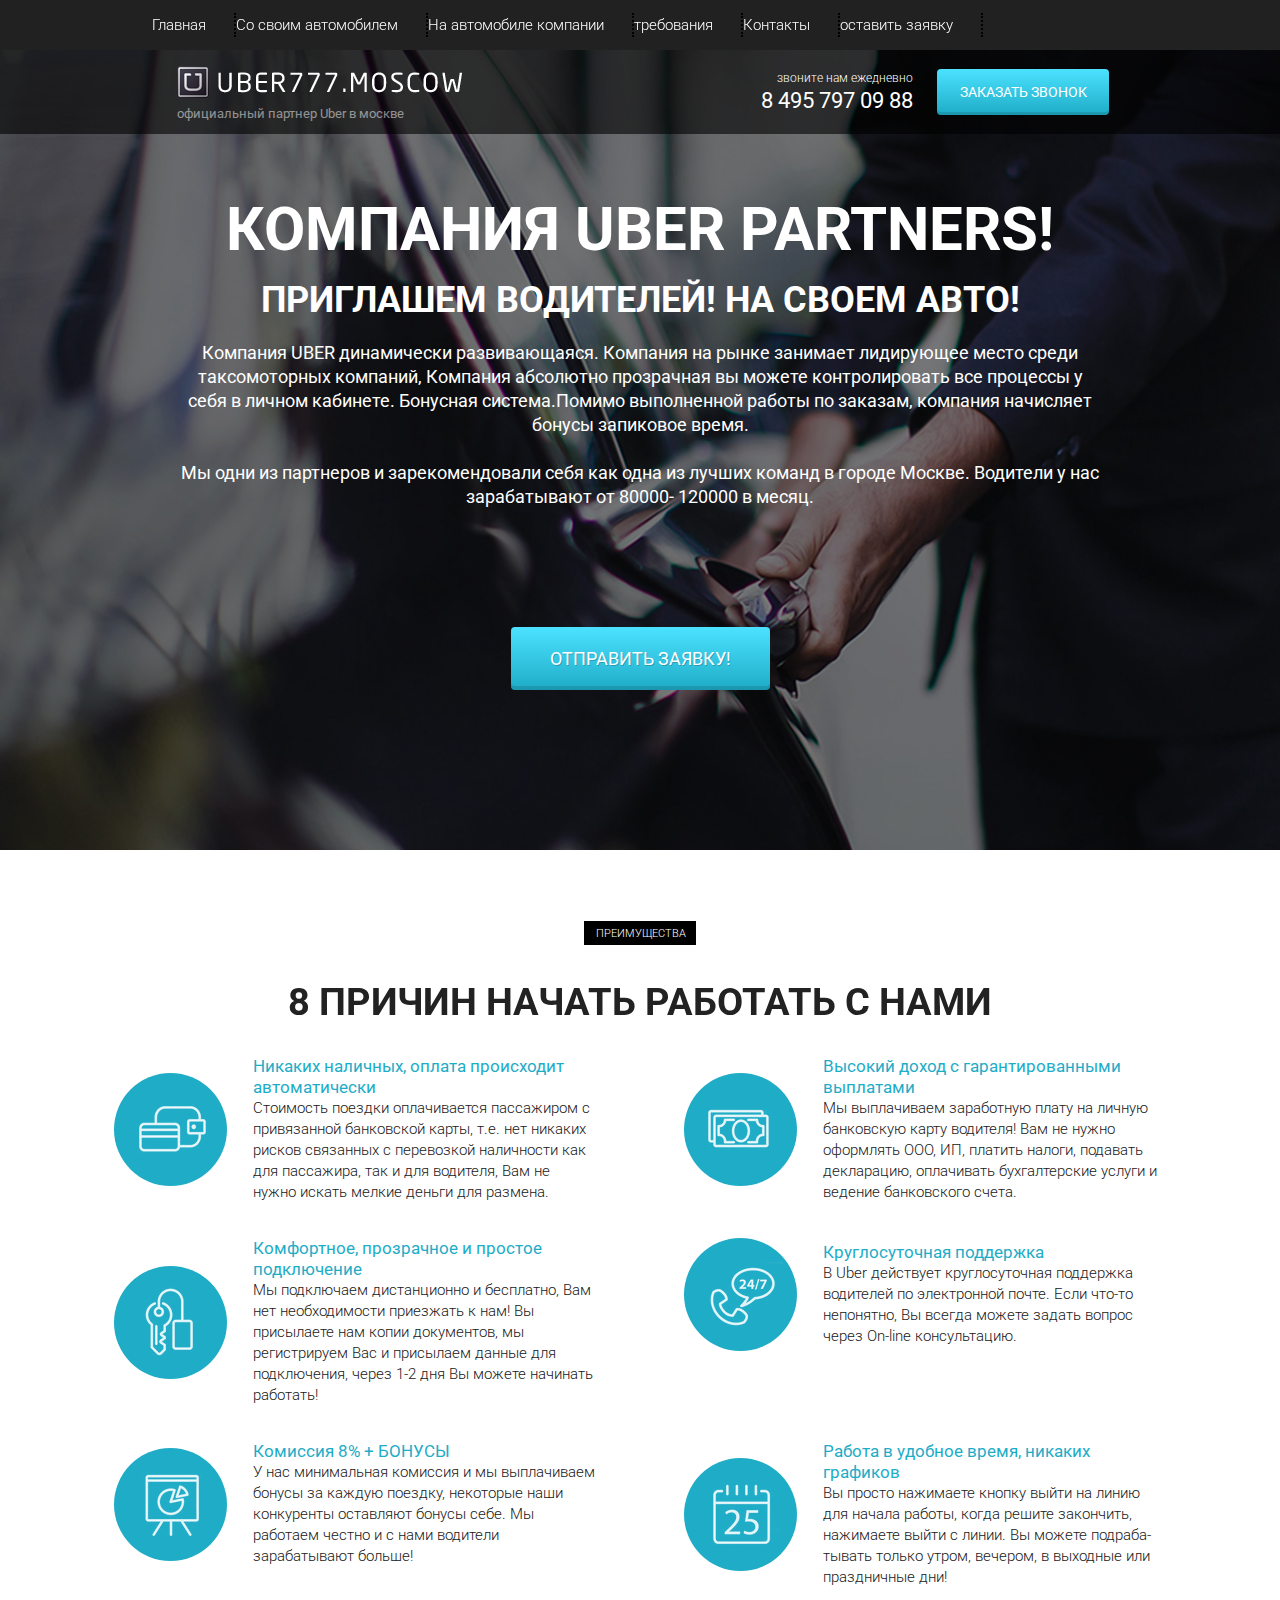
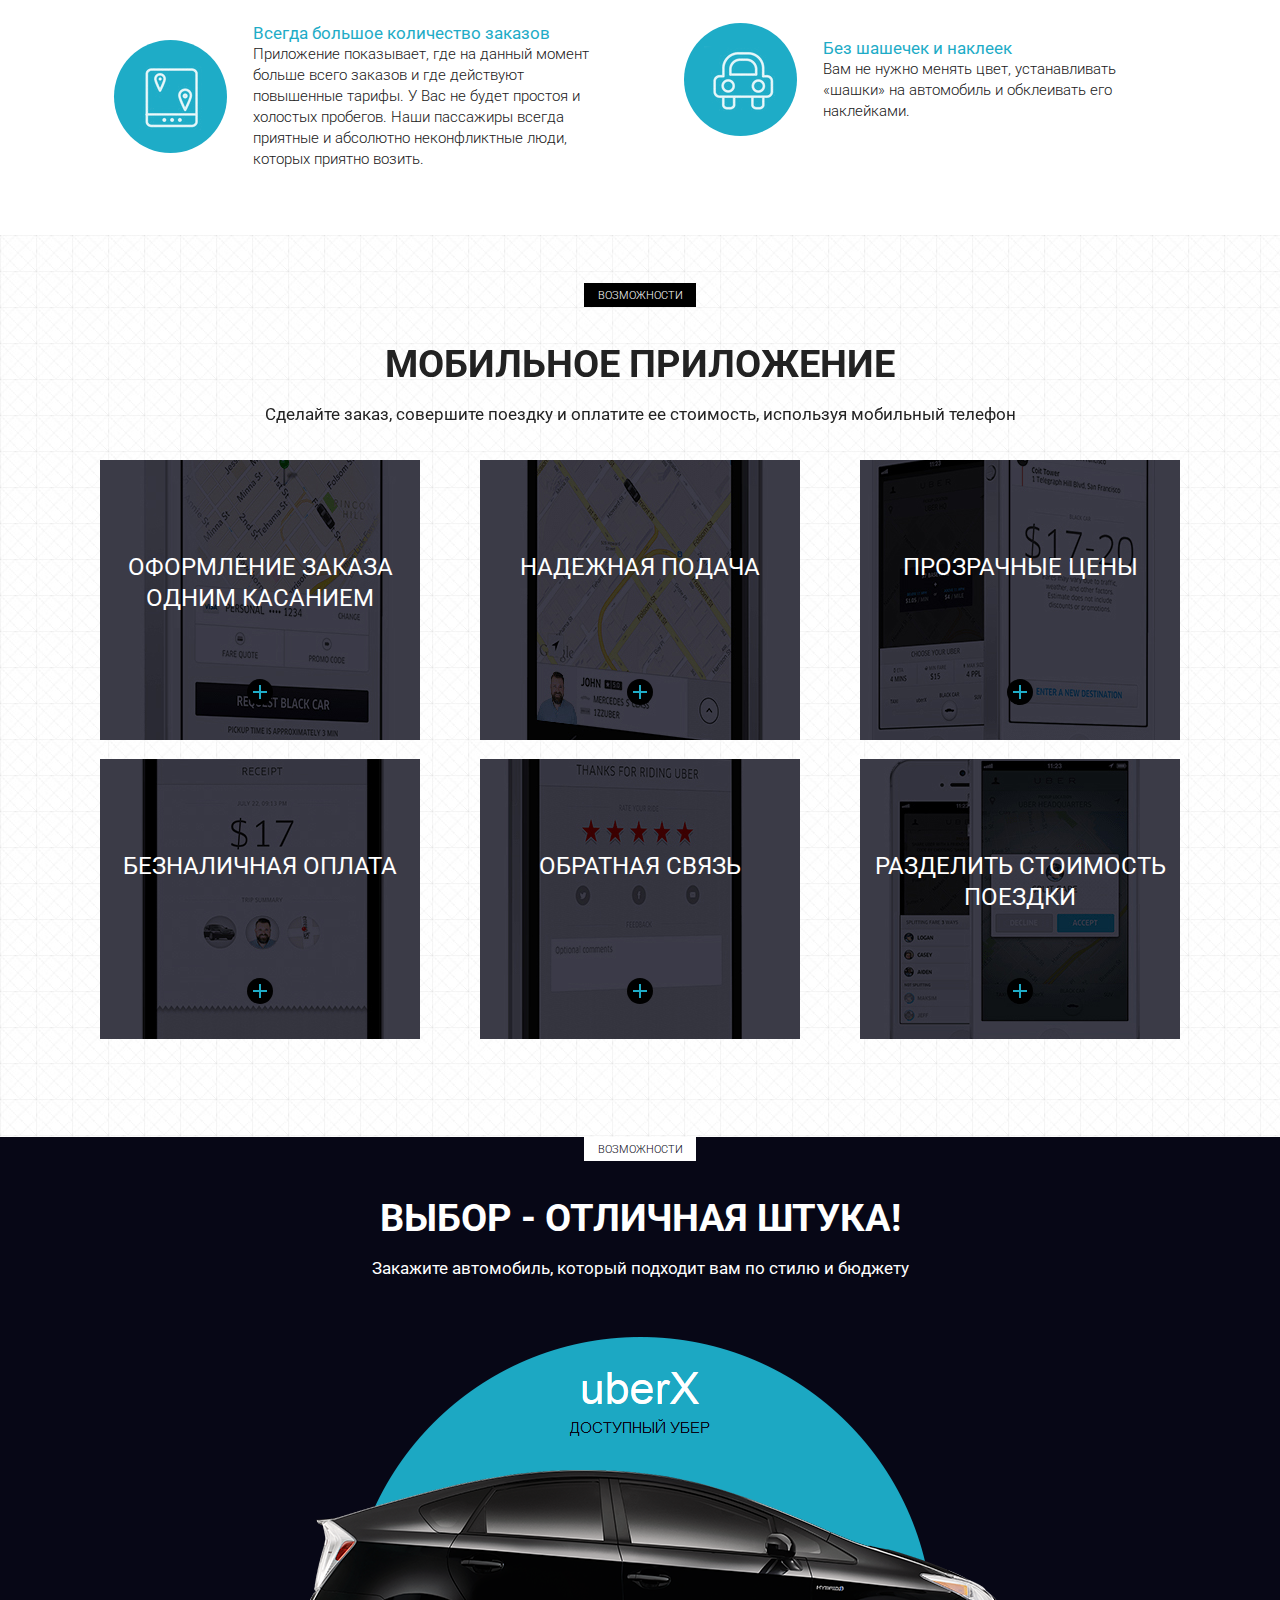
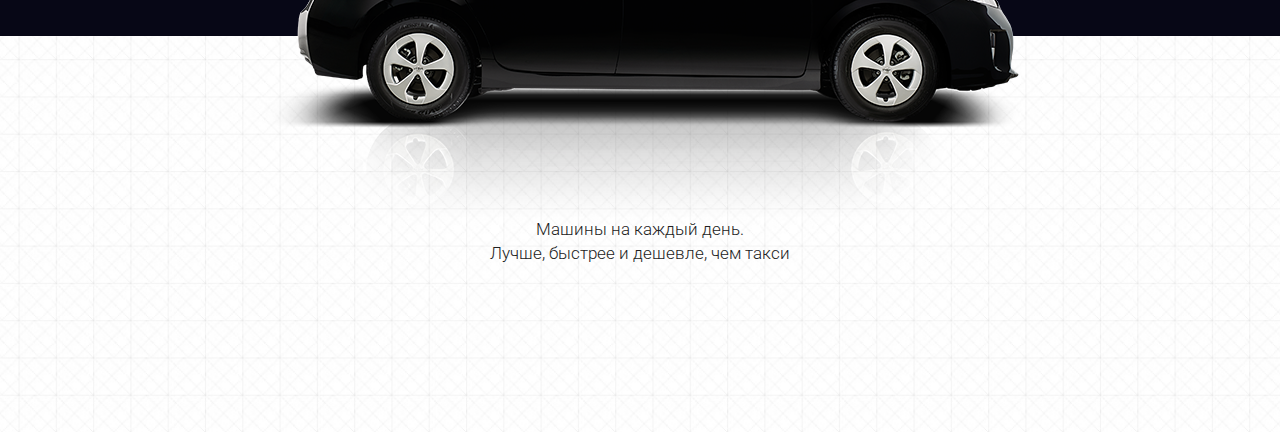
==== src/index.html @ 6d0a2a3b "add new" ====
<!DOCTYPE html>
<html lang="en">
<head>
	<meta charset="UTF-8">
	<meta http-equiv="X-UA-Compatible" content="IE=edge">
	<meta name="viewport" content="width=device-width, initial-scale=1.0">
	<title>Uber</title>
	<link rel="preconnect" href="https://fonts.googleapis.com"> 
	<link rel="preconnect" href="https://fonts.gstatic.com" crossorigin> 
	<link href="https://fonts.googleapis.com/css?family=Roboto:300,400,700&amp;subset=cyrillic-ext" rel="stylesheet">
	<link rel="stylesheet" href="css/bootstrap-reboot.min.css">
	<link rel="stylesheet" href="css/bootstrap-grid.min.css">
	<link rel="stylesheet" href="css/style.min.css">
</head>
<body>
	<header>
			<nav>
				<div class="container">
					<ul class="menu">
						<li class="menu_item"><a href="#" class="menu_link">Главная</a></li>
						<li class="menu_item"><a href="#" class="menu_link">Со своим автомобилем</a></li>
						<li class="menu_item"><a href="#" class="menu_link">На автомобиле компании</a></li>
						<li class="menu_item"><a href="#" class="menu_link">требования</a></li>
						<li class="menu_item"><a href="#" class="menu_link">Контакты</a></li>
						<li class="menu_item"><a href="#" class="menu_link">оставить заявку</a></li>
					</ul>
				</div>
			</nav>
			<div class="subheader">
				<div class="container">
					<div class="row">
						<div class="col-md-4 offset-md-1">
							<a href="#" class="subheader_logo">
								<img src="/src/icons/Uber.png" alt="logo">
							</a>
							<div class="subheader_official">
								официальный партнер Uber в москве
							</div>
						</div>
						<div class="col-md-2 offset-md-2">
							<div class="subheader_call">
								звоните нам ежедневно
							</div>
							<a href="tel:+74957970988" class="subheader_phone">8 495 797 09 88</a>
						</div>
						<div class="col-md-2">
								<button class="subheader_btn">
									заказать звонок
								</button>
						</div>
					</div>
				</div>
			</div>
	</header>
	<section class="promo">
		<div class="container">
			<div class="row">
				<div class="col-md-10 offset-md-1">
					<h1 class="promo_header">
						КОМПАНИЯ UBER PARTNERS!
					</h1>
					<h2 class="promo_subheader">
						ПРИГЛАШЕМ ВОДИТЕЛЕЙ! НА СВОЕМ АВТО!
					</h2>
					<div class="promo_descr">
					Компания UBER  динамически развивающаяся. Компания на рынке занимает лидирующее место среди таксомоторных компаний, Компания абсолютно прозрачная вы можете контролировать все процессы у себя в личном кабинете. Бонуcная система.Помимо выполненной работы по заказам, компания начисляет бонусы запиковое время.
						<br><br>
						Мы одни из партнеров и зарекомендовали себя как одна из лучших команд в городе Москве.  Водители у нас зарабатывают от 80000- 120000 в месяц.
					</div>
					<button class="promo_btn">ОТПРАВИТЬ ЗАЯВКУ!</button>
				</div>
			</div>
		</div>
	</section>
	<section class="work">
		<div class="container">
			<div class="row">
				<div class="label">
					<div class="work_divider_descr">
						преимущества
					</div>
				</div>
				<h2 class="title">
					8 причин начать работать с нами 
				</h2>
				<div class="col-md-6">
						<div class="work_item">
							<div class="work_round">
								<img src="icons/rectangle/Rectangle-1.png" alt="1" class="work_icon">
							</div>
							<div class="work_descr">
								<div class="work_subtitile">Никаких наличных, оплата происходит автоматически</div>
								<div class="work_text">Стоимость поездки оплачивается пассажиром с привязанной банковской карты, т.е. нет никаких рисков связанных с перевозкой наличности как для пассажира, так и для водителя, Вам не нужно искать мелкие деньги для размена.</div>
							</div>
						</div>
				</div>
				<div class="col-md-6">
					<div class="work_item">
						<div class="work_round">
							<img src="icons/rectangle/Rectangle-2.png" alt="2" class="work_icon">
						</div>
						<div class="work_descr">
							<div class="work_subtitile">Высокий доход с гарантированными выплатами</div>
							<div class="work_text">Мы выплачиваем заработную плату на личную банковскую карту водителя! Вам не нужно оформлять ООО, ИП, платить налоги, подавать декларацию, оплачивать бухгалтерские услуги и ведение банковского счета.</div>
						</div>
					</div>
				</div>
				<div class="col-md-6">
					<div class="work_item">
						<div class="work_round">
							<img src="icons/rectangle/Rectangle-3.png" alt="3" class="work_icon">
						</div>
						<div class="work_descr">
							<div class="work_subtitile">Комфортное, прозрачное и простое подключение</div>
							<div class="work_text">Мы подключаем дистанционно и бесплатно, Вам нет необходимости приезжать к нам! Вы присылаете нам копии документов, мы регистрируем Вас и присылаем данные для подключения, через 1-2 дня Вы можете начинать работать!</div>
						</div>
					</div>
				</div>
				<div class="col-md-6">
					<div class="work_item">
						<div class="work_round"><img src="icons/rectangle/Rectangle-4.png" alt="4" class="work_icon"></div>
						<div class="work_descr">
							<div class="work_subtitile">Круглосуточная поддержка</div>
							<div class="work_text">В Uber действует круглосуточная поддержка водителей по электронной почте. Если что-то непонятно, Вы всегда можете задать вопрос через On-line консультацию.</div>
						</div>
					</div>
				</div>
				<div class="col-md-6">
					<div class="work_item">
						<div class="work_round"><img src="icons/rectangle/Rectangle-5.png" alt="5" class="work_icon"></div>
						
						<div class="work_descr">
							<div class="work_subtitile">Комиссия 8% + БОНУСЫ</div>
							<div class="work_text">У нас минимальная комиссия и мы выплачиваем бонусы за каждую поездку, некоторые наши конкуренты оставляют бонусы себе. Мы работаем честно и с нами водители зарабатывают больше!</div>
						</div>
					</div>
				</div>
				<div class="col-md-6">
					<div class="work_item">
						<div class="work_round">
							<img src="icons/rectangle/Rectangle-6.png" alt="6" class="work_icon">
						</div>
						<div class="work_descr">
							<div class="work_subtitile">Работа в удобное время, никаких графиков</div>
							<div class="work_text">Вы просто нажимаете кнопку выйти на линию для начала работы, когда решите закончить, нажимаете выйти с линии. Вы можете подраба-
								тывать только утром, вечером, в выходные или праздничные дни! </div>
						</div>
					</div>
				</div>
				<div class="col-md-6">
					<div class="work_item">
						<div class="work_round">
							<img src="icons/rectangle/Rectangle-7.png" alt="7" class="work_icon">
						</div>     
						<div class="work_descr">
							<div class="work_subtitile">Всегда большое количество заказов</div>
							<div class="work_text">Приложение показывает, где на данный момент больше всего заказов и где действуют повышенные тарифы. У Вас не будет простоя и холостых пробегов. Наши пассажиры всегда приятные и абсолютно неконфликтные люди, которых приятно возить.</div>
						</div>
					</div>
				</div>
				<div class="col-md-6">
					<div class="work_item">
						<div class="work_round">
							<img src="icons/rectangle/Rectangle-8.png" alt="8" class="work_icon">
						</div>
						<div class="work_descr">
							<div class="work_subtitile">Без шашечек и наклеек</div>
							<div class="work_text">Вам не нужно менять цвет, устанавливать «шашки» на автомобиль и обклеивать его наклейками.</div>
						</div>
					</div>
				</div>
			</div>
		</div>
	</section>
	<section class="mobile">
		<div class="container">
			<div class="label">возможности</div>
			<div class="title">мобильное приложение</div>
			<div class="subtitle">Сделайте заказ, совершите поездку и оплатите ее стоимость, используя  мобильный телефон</div>
			<div class="row">
				<div class="col-md-4">
					<div class="mobile_item mobile_item_1">
						<div class="mobile_item_subtitle">оформление заказа одним касанием</div>
						<div class="mobile_item_plus"></div>
					</div>
				</div>
				<div class="col-md-4">
					<div class="mobile_item mobile_item_2">
						<div class="mobile_item_subtitle">надежная подача</div>
						<div class="mobile_item_plus"></div>
					</div>
				</div>
				<div class="col-md-4">
					<div class="mobile_item mobile_item_3">
						<div class="mobile_item_subtitle">прозрачные цены</div>
						<div class="mobile_item_plus"></div>
					</div>
				</div>
				<div class="col-md-4">
					<div class="mobile_item mobile_item_4">
						<div class="mobile_item_subtitle">безналичная оплата</div>
						<div class="mobile_item_plus"></div>
					</div>
				</div>
				<div class="col-md-4">
					<div class="mobile_item mobile_item_5">
						<div class="mobile_item_subtitle">обратная связь</div>
						<div class="mobile_item_plus"></div>
					</div>
				</div>
				<div class="col-md-4">
					<div class="mobile_item mobile_item_6">
						<div class="mobile_item_subtitle">разделить стоимость поездки</div>
						<div class="mobile_item_plus"></div>
					</div>
				</div>
				
			</div>
		</div>
	</section>
	<section class="car">
		<div class="container">
			<div class="black"></div>
			<div class="label label_white">Возможности</div>
			<div class="title title_white">Выбор - отличная штука!</div>
			<div class="subtitle subtitle_white">Закажите автомобиль, который подходит вам по стилю и бюджету</div>
			<img class="car_img" src="img/car.png" alt="car">
			<div class="car_text">  Машины на каждый день.<br>
                Лучше, быстрее и дешевле, чем такси</div>
		</div>
	</section>
</body>
</html>
---- src/css/style.min.css ----
*{font-family:'Roboto', sans-serif}header{position:relative}nav{height:50px;background-color:#212121}.menu{display:-webkit-box;display:-ms-flexbox;display:flex;-webkit-box-pack:justify;-ms-flex-pack:justify;justify-content:space-between;padding:13px 70px;margin:0;list-style-type:none;position:fixed;z-index:2}.menu .menu_link{color:#ffffff;font-size:15px;font-weight:300;text-decoration:none}.menu .menu_item{border-right:2px dotted black;padding-right:28px}.subheader{position:absolute;width:100%;height:84px;background-color:rgba(0,0,0,0.6)}.subheader .subheader_logo{display:block;max-width:100%;margin-top:16px}.subheader .subheader_official{color:#ffffff;opacity:0.5;font-size:13px;font-weight:400;margin-top:6px}.subheader .subheader_call{color:#ffffff;font-size:12px;font-weight:300;margin-top:19px;text-align:right}.subheader .subheader_phone{display:block;margin-top:8px;color:#ffffff;font-size:22px;font-weight:400;text-transform:uppercase;text-align:right;line-height:12px;text-decoration:none}.subheader .subheader_btn{margin-top:19px;width:172px;height:46px;-webkit-box-shadow:inset 0 -3px 0 rgba(0,0,0,0.12);box-shadow:inset 0 -3px 0 rgba(0,0,0,0.12);border:none;border-radius:4px;background-image:-webkit-gradient(linear, left bottom, left top, from(#1eacc7), to(#4ce2ff));background-image:linear-gradient(to top, #1eacc7 0%, #4ce2ff 100%);color:#ffffff;font-size:14px;font-weight:400;text-transform:uppercase}.subheader .subheader_btn:hover{background-image:none;background-color:#1eacc7}.title{position:relative;margin-bottom:0;margin-top:38px;color:#222222;font-size:38px;line-height:38px;font-weight:700;text-transform:uppercase;text-align:center;z-index:2}.title_white{color:#ffffff}.subtitle{position:relative;margin-top:19px;color:#222222;font-size:17px;font-weight:400;text-align:center;z-index:2}.subtitle_white{color:#ffffff}.label{position:relative;margin:0 auto;height:24px;width:112px;padding:5px 12px;background-color:#000000;color:#ffffff;font-size:11px;font-weight:300;text-transform:uppercase;text-align:center;z-index:2}.label_white{background-color:#ffffff;color:#070716}.promo{min-height:800px;background:url(../img/uber_bg.jpg) center center/cover no-repeat;padding:150px 0 135px 0}.promo .promo_header{color:#ffffff;font-weight:700;text-transform:uppercase;font-size:60px;line-height:60px;margin:0;text-align:center}.promo .promo_subheader{color:#ffffff;font-weight:700;text-transform:uppercase;font-size:36px;line-height:36px;margin:0;margin-top:22px;text-align:center}.promo .promo_descr{color:#ffffff;font-size:18px;font-weight:400;line-height:24px;text-align:center;margin-top:23px}.promo .promo_btn{display:block;margin:118px auto 0 auto;width:259px;height:63px;border:none;border-radius:4px;-webkit-box-shadow:inset 0 -4px 0 rgba(0,0,0,0.12);box-shadow:inset 0 -4px 0 rgba(0,0,0,0.12);background-image:-webkit-gradient(linear, left bottom, left top, from(#1eacc7), to(#4ce2ff));background-image:linear-gradient(to top, #1eacc7 0%, #4ce2ff 100%);text-shadow:1px 1px 0 rgba(0,0,0,0.21);color:#ffffff;font-size:18px;font-weight:400;text-transform:uppercase}.promo .promo_btn:hover{background-image:none;background-color:#1eacc7}.work{padding:71px 0 65px 0}.work .work_divider{display:block;width:115px;height:27px;background:#000000;margin:0 auto;margin-top:20px}.work .work_divider .work_divider_descr{font-style:normal;font-weight:normal;font-size:11px;margin-top:5px;margin-left:2px;text-transform:uppercase;color:#FFFFFF;mix-blend-mode:normal}.work .work_header{font-style:normal;font-weight:bold;font-size:38px;line-height:48px;margin-top:60px;-webkit-box-align:center;-ms-flex-align:center;align-items:center;text-align:center;text-transform:uppercase;color:#222222}.work .work_item{display:-webkit-box;display:-ms-flexbox;display:flex;-webkit-box-pack:center;-ms-flex-pack:center;justify-content:center;-webkit-box-align:center;-ms-flex-align:center;align-items:center;margin-top:35px}.work .work_item .work_round{display:-webkit-box;display:-ms-flexbox;display:flex;-webkit-box-pack:center;-ms-flex-pack:center;justify-content:center;-webkit-box-align:center;-ms-flex-align:center;align-items:center;margin-right:26px;width:113px;height:113px;background-color:#1eacc7;border-radius:100%}.work .work_item .work_descr{width:343px}.work .work_item .work_descr .work_subtitile{line-height:21px;color:#1eacc7;font-size:17px;font-weight:400}.work .work_item .work_descr .work_text{color:#202020;font-size:15px;font-weight:300;line-height:21px}.mobile{min-height:864px;padding:48px 0 79px 0;background:url("../img/mobile_bg.jpg")}.mobile .row{margin-top:32px}.mobile_item{position:relative;width:320px;height:280px;margin:0 auto;margin-bottom:19px;padding-top:92px}.mobile_item_1{background:url("../img/mobileApp/1.jpg") center center/cover no-repeat}.mobile_item_2{background:url("../img/mobileApp/2.jpg") center center/cover no-repeat}.mobile_item_3{background:url("../img/mobileApp/3.jpg") center center/cover no-repeat}.mobile_item_4{background:url("../img/mobileApp/4.jpg") center center/cover no-repeat}.mobile_item_5{background:url("../img/mobileApp/5.jpg") center center/cover no-repeat}.mobile_item_6{background:url("../img/mobileApp/6.jpg") center center/cover no-repeat}.mobile_item_subtitle{color:#ffffff;font-size:24px;font-weight:400;line-height:31px;text-transform:uppercase;text-align:center}.mobile_item_plus{display:-webkit-box;display:-ms-flexbox;display:flex;-webkit-box-pack:center;-ms-flex-pack:center;justify-content:center;-webkit-box-align:center;-ms-flex-align:center;align-items:center;position:absolute;bottom:35px;left:50%;-webkit-transform:translateX(-50%);transform:translateX(-50%);width:26px;height:26px;background-color:#000000;margin:0 auto;border-radius:100%;cursor:pointer}.mobile_item_plus:before{content:'';display:block;width:14px;height:2px;background-color:#1eacc7}.mobile_item_plus:after{content:'';display:block;position:absolute;left:50%;-webkit-transform:translateX(-50%);transform:translateX(-50%);width:2px;height:14px;background-color:#1eacc7}.car{position:relative;min-height:895px;padding:0 0 138px 0;background:url("../img/mobile_bg.jpg") center center/cover no-repeat}.car_img{position:relative;display:block;margin:56px auto 0 auto;z-index:2}.car_text{font-weight:300;font-size:17px;line-height:24px;text-align:center;color:#222222}.car .black{position:absolute;position-top:0;left:0;height:499px;width:100%;background-color:#070716;z-index:1}
/*# sourceMappingURL=style.min.css.map */
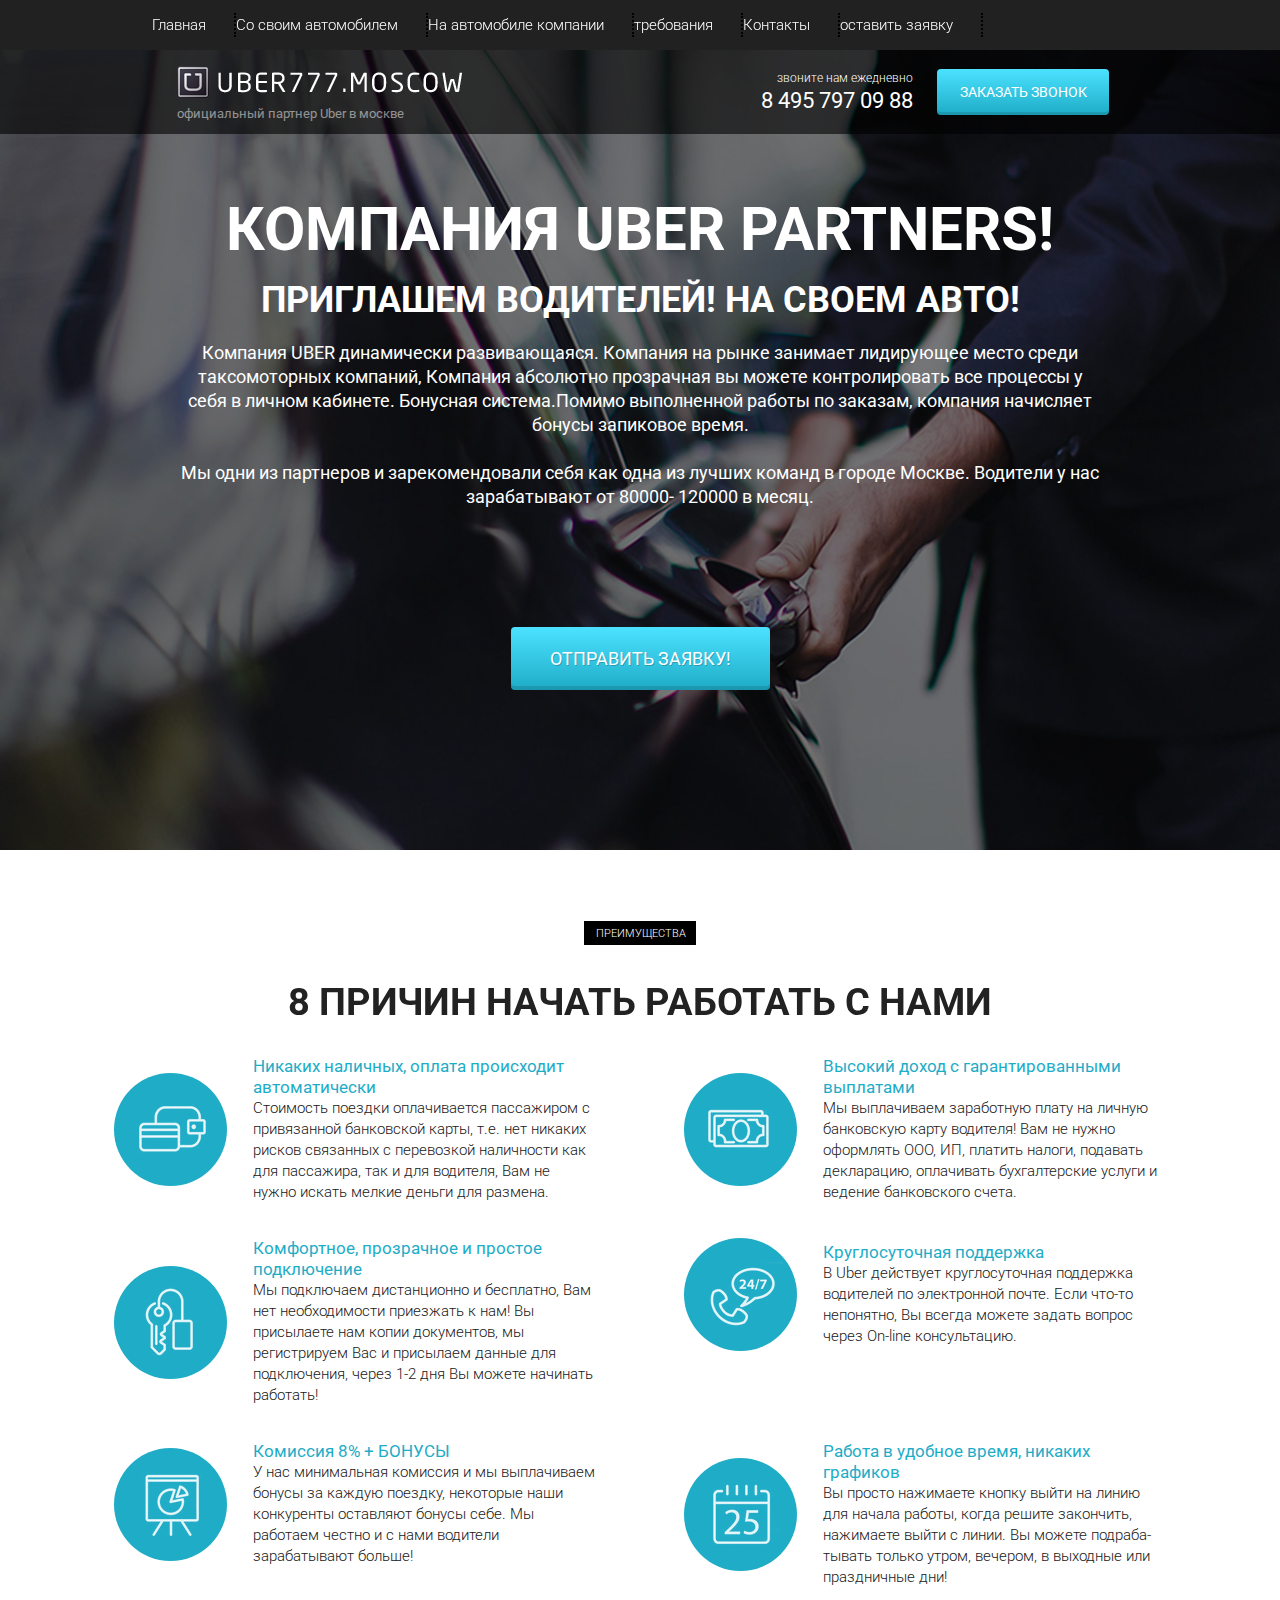
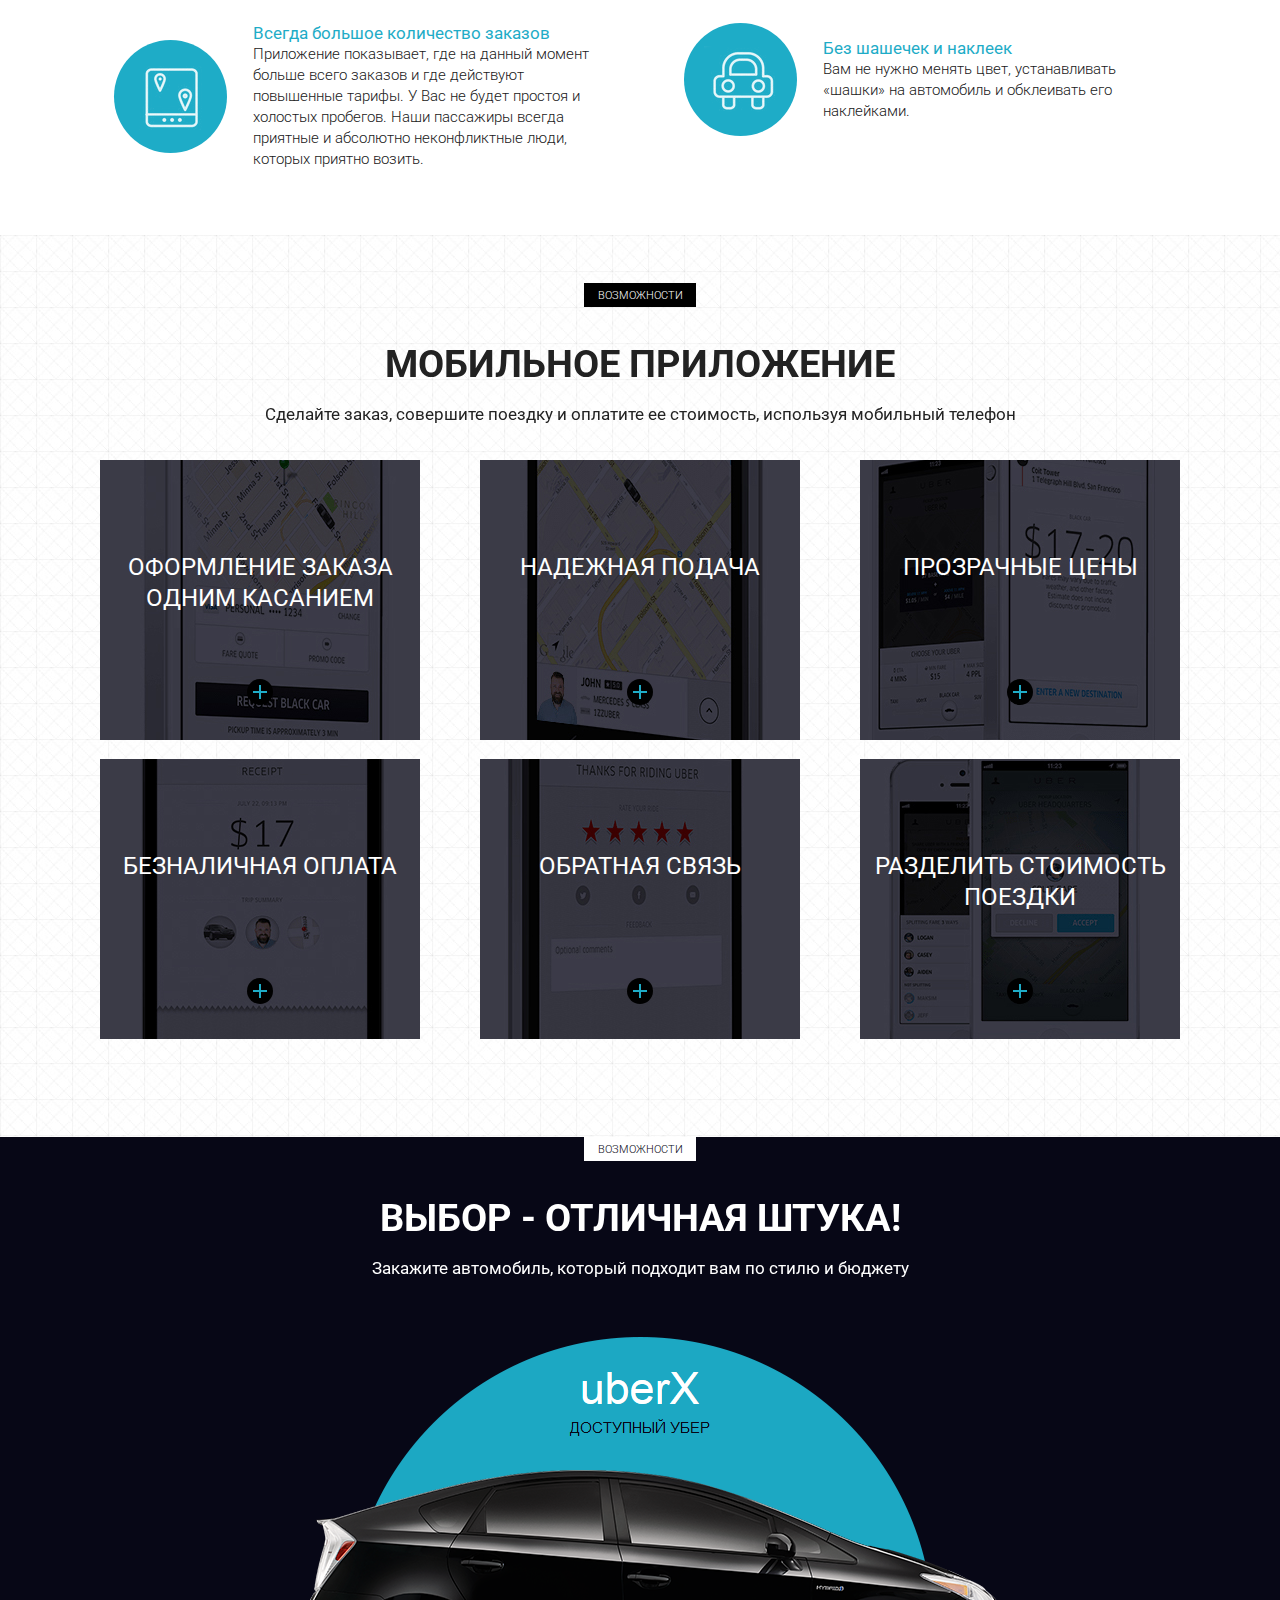
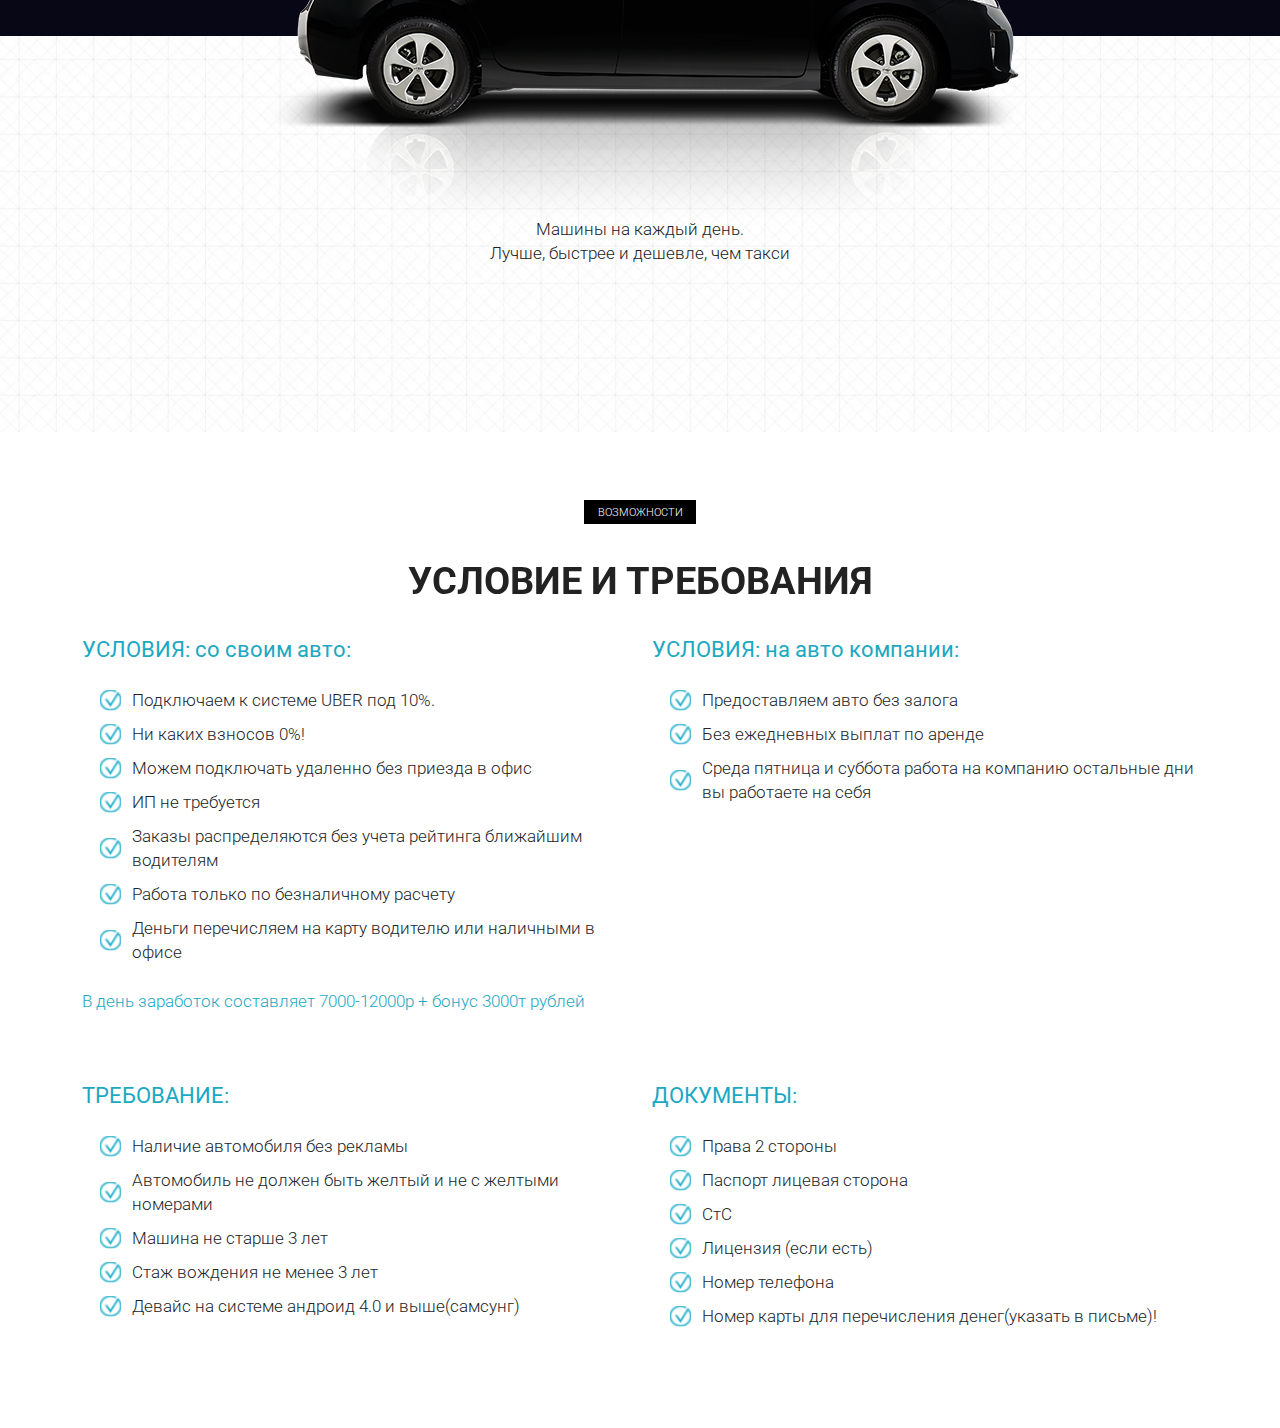
==== commit 158c7fb0: "added new section" ====
--- a/src/index.html
+++ b/src/index.html
@@ -229,5 +229,70 @@
                 Лучше, быстрее и дешевле, чем такси</div>
 		</div>
 	</section>
+	<section class="reqiure">
+		<div class="container">
+			<div class="label">возможности</div>
+			<div class="title">условие и требования</div>
+			<div class="row">
+				<div class="col-md-6">
+					<div class="reqiure_block">
+						<div class="reqiure_title">
+							УСЛОВИЯ: со своим авто:
+						</div>
+						<ul class="reqiure_list">
+							<li>Подключаем к системе UBER  под 10%.</li>
+							<li>Ни каких взносов  0%!</li>
+							<li>Можем подключать удаленно без приезда в офис</li>
+							<li>ИП не требуется</li>
+							<li>Заказы распределяются без учета рейтинга ближайшим водителям</li>
+							<li>Работа только по безналичному расчету</li>
+							<li>Деньги перечисляем на карту водителю или наличными в офисе</li>
+						</ul>
+						<div class="reqiure_descr">
+							В день заработок составляет 7000-12000р + бонус 3000т рублей
+						</div>
+					</div>
+				</div>
+				<div class="col-md-6">
+					<div class="reqiure_block">
+						<div class="reqiure_title">
+							УСЛОВИЯ: на авто компании:
+						</div>
+						<ul class="reqiure_list">
+							<li>Предоставляем авто без залога</li>
+							<li>Без ежедневных выплат по аренде</li>
+							<li>Среда пятница и суббота работа на компанию остальные дни вы работаете на себя</li>
+						</ul>
+					</div>
+				</div>
+				<div class="col-md-6"><div class="reqiure_block reqiure_block_nmb">
+					<div class="reqiure_title">
+						ТРЕБОВАНИЕ:
+					</div>
+					<ul class="reqiure_list">
+						<li>Наличие автомобиля без рекламы</li>
+						<li>Автомобиль не должен быть желтый и не с желтыми номерами</li>
+						<li>Машина не старше 3 лет</li>
+						<li>Стаж вождения не менее 3 лет</li>
+						<li>Девайс на системе андроид 4.0 и выше(самсунг)</li>
+					</ul>
+				</div></div>
+				<div class="col-md-6"><div class="reqiure_block reqiure_block_nmb">
+					<div class="reqiure_title">
+						ДОКУМЕНТЫ:
+					</div>
+					<ul class="reqiure_list">
+						<li>Права 2 стороны</li>
+						<li>Паспорт лицевая сторона</li>
+						<li>СтС</li>
+						<li>Лицензия (если есть)</li>
+						<li>Номер телефона</li>
+						<li>Номер карты для перечисления денег(указать в письме)!</li>
+					</ul>	
+				</div>
+			</div>
+			</div>
+		</div>
+	</section>
 </body>
 </html>--- a/src/css/style.min.css
+++ b/src/css/style.min.css
@@ -1,2 +1,2 @@
-*{font-family:'Roboto', sans-serif}header{position:relative}nav{height:50px;background-color:#212121}.menu{display:-webkit-box;display:-ms-flexbox;display:flex;-webkit-box-pack:justify;-ms-flex-pack:justify;justify-content:space-between;padding:13px 70px;margin:0;list-style-type:none;position:fixed;z-index:2}.menu .menu_link{color:#ffffff;font-size:15px;font-weight:300;text-decoration:none}.menu .menu_item{border-right:2px dotted black;padding-right:28px}.subheader{position:absolute;width:100%;height:84px;background-color:rgba(0,0,0,0.6)}.subheader .subheader_logo{display:block;max-width:100%;margin-top:16px}.subheader .subheader_official{color:#ffffff;opacity:0.5;font-size:13px;font-weight:400;margin-top:6px}.subheader .subheader_call{color:#ffffff;font-size:12px;font-weight:300;margin-top:19px;text-align:right}.subheader .subheader_phone{display:block;margin-top:8px;color:#ffffff;font-size:22px;font-weight:400;text-transform:uppercase;text-align:right;line-height:12px;text-decoration:none}.subheader .subheader_btn{margin-top:19px;width:172px;height:46px;-webkit-box-shadow:inset 0 -3px 0 rgba(0,0,0,0.12);box-shadow:inset 0 -3px 0 rgba(0,0,0,0.12);border:none;border-radius:4px;background-image:-webkit-gradient(linear, left bottom, left top, from(#1eacc7), to(#4ce2ff));background-image:linear-gradient(to top, #1eacc7 0%, #4ce2ff 100%);color:#ffffff;font-size:14px;font-weight:400;text-transform:uppercase}.subheader .subheader_btn:hover{background-image:none;background-color:#1eacc7}.title{position:relative;margin-bottom:0;margin-top:38px;color:#222222;font-size:38px;line-height:38px;font-weight:700;text-transform:uppercase;text-align:center;z-index:2}.title_white{color:#ffffff}.subtitle{position:relative;margin-top:19px;color:#222222;font-size:17px;font-weight:400;text-align:center;z-index:2}.subtitle_white{color:#ffffff}.label{position:relative;margin:0 auto;height:24px;width:112px;padding:5px 12px;background-color:#000000;color:#ffffff;font-size:11px;font-weight:300;text-transform:uppercase;text-align:center;z-index:2}.label_white{background-color:#ffffff;color:#070716}.promo{min-height:800px;background:url(../img/uber_bg.jpg) center center/cover no-repeat;padding:150px 0 135px 0}.promo .promo_header{color:#ffffff;font-weight:700;text-transform:uppercase;font-size:60px;line-height:60px;margin:0;text-align:center}.promo .promo_subheader{color:#ffffff;font-weight:700;text-transform:uppercase;font-size:36px;line-height:36px;margin:0;margin-top:22px;text-align:center}.promo .promo_descr{color:#ffffff;font-size:18px;font-weight:400;line-height:24px;text-align:center;margin-top:23px}.promo .promo_btn{display:block;margin:118px auto 0 auto;width:259px;height:63px;border:none;border-radius:4px;-webkit-box-shadow:inset 0 -4px 0 rgba(0,0,0,0.12);box-shadow:inset 0 -4px 0 rgba(0,0,0,0.12);background-image:-webkit-gradient(linear, left bottom, left top, from(#1eacc7), to(#4ce2ff));background-image:linear-gradient(to top, #1eacc7 0%, #4ce2ff 100%);text-shadow:1px 1px 0 rgba(0,0,0,0.21);color:#ffffff;font-size:18px;font-weight:400;text-transform:uppercase}.promo .promo_btn:hover{background-image:none;background-color:#1eacc7}.work{padding:71px 0 65px 0}.work .work_divider{display:block;width:115px;height:27px;background:#000000;margin:0 auto;margin-top:20px}.work .work_divider .work_divider_descr{font-style:normal;font-weight:normal;font-size:11px;margin-top:5px;margin-left:2px;text-transform:uppercase;color:#FFFFFF;mix-blend-mode:normal}.work .work_header{font-style:normal;font-weight:bold;font-size:38px;line-height:48px;margin-top:60px;-webkit-box-align:center;-ms-flex-align:center;align-items:center;text-align:center;text-transform:uppercase;color:#222222}.work .work_item{display:-webkit-box;display:-ms-flexbox;display:flex;-webkit-box-pack:center;-ms-flex-pack:center;justify-content:center;-webkit-box-align:center;-ms-flex-align:center;align-items:center;margin-top:35px}.work .work_item .work_round{display:-webkit-box;display:-ms-flexbox;display:flex;-webkit-box-pack:center;-ms-flex-pack:center;justify-content:center;-webkit-box-align:center;-ms-flex-align:center;align-items:center;margin-right:26px;width:113px;height:113px;background-color:#1eacc7;border-radius:100%}.work .work_item .work_descr{width:343px}.work .work_item .work_descr .work_subtitile{line-height:21px;color:#1eacc7;font-size:17px;font-weight:400}.work .work_item .work_descr .work_text{color:#202020;font-size:15px;font-weight:300;line-height:21px}.mobile{min-height:864px;padding:48px 0 79px 0;background:url("../img/mobile_bg.jpg")}.mobile .row{margin-top:32px}.mobile_item{position:relative;width:320px;height:280px;margin:0 auto;margin-bottom:19px;padding-top:92px}.mobile_item_1{background:url("../img/mobileApp/1.jpg") center center/cover no-repeat}.mobile_item_2{background:url("../img/mobileApp/2.jpg") center center/cover no-repeat}.mobile_item_3{background:url("../img/mobileApp/3.jpg") center center/cover no-repeat}.mobile_item_4{background:url("../img/mobileApp/4.jpg") center center/cover no-repeat}.mobile_item_5{background:url("../img/mobileApp/5.jpg") center center/cover no-repeat}.mobile_item_6{background:url("../img/mobileApp/6.jpg") center center/cover no-repeat}.mobile_item_subtitle{color:#ffffff;font-size:24px;font-weight:400;line-height:31px;text-transform:uppercase;text-align:center}.mobile_item_plus{display:-webkit-box;display:-ms-flexbox;display:flex;-webkit-box-pack:center;-ms-flex-pack:center;justify-content:center;-webkit-box-align:center;-ms-flex-align:center;align-items:center;position:absolute;bottom:35px;left:50%;-webkit-transform:translateX(-50%);transform:translateX(-50%);width:26px;height:26px;background-color:#000000;margin:0 auto;border-radius:100%;cursor:pointer}.mobile_item_plus:before{content:'';display:block;width:14px;height:2px;background-color:#1eacc7}.mobile_item_plus:after{content:'';display:block;position:absolute;left:50%;-webkit-transform:translateX(-50%);transform:translateX(-50%);width:2px;height:14px;background-color:#1eacc7}.car{position:relative;min-height:895px;padding:0 0 138px 0;background:url("../img/mobile_bg.jpg") center center/cover no-repeat}.car_img{position:relative;display:block;margin:56px auto 0 auto;z-index:2}.car_text{font-weight:300;font-size:17px;line-height:24px;text-align:center;color:#222222}.car .black{position:absolute;position-top:0;left:0;height:499px;width:100%;background-color:#070716;z-index:1}
+*{font-family:'Roboto', sans-serif}header{position:relative}nav{height:50px;background-color:#212121}.menu{display:-webkit-box;display:-ms-flexbox;display:flex;-webkit-box-pack:justify;-ms-flex-pack:justify;justify-content:space-between;padding:13px 70px;margin:0;list-style-type:none;position:fixed;z-index:2}.menu .menu_link{color:#ffffff;font-size:15px;font-weight:300;text-decoration:none}.menu .menu_item{border-right:2px dotted black;padding-right:28px}.subheader{position:absolute;width:100%;height:84px;background-color:rgba(0,0,0,0.6)}.subheader .subheader_logo{display:block;max-width:100%;margin-top:16px}.subheader .subheader_official{color:#ffffff;opacity:0.5;font-size:13px;font-weight:400;margin-top:6px}.subheader .subheader_call{color:#ffffff;font-size:12px;font-weight:300;margin-top:19px;text-align:right}.subheader .subheader_phone{display:block;margin-top:8px;color:#ffffff;font-size:22px;font-weight:400;text-transform:uppercase;text-align:right;line-height:12px;text-decoration:none}.subheader .subheader_btn{margin-top:19px;width:172px;height:46px;-webkit-box-shadow:inset 0 -3px 0 rgba(0,0,0,0.12);box-shadow:inset 0 -3px 0 rgba(0,0,0,0.12);border:none;border-radius:4px;background-image:-webkit-gradient(linear, left bottom, left top, from(#1eacc7), to(#4ce2ff));background-image:linear-gradient(to top, #1eacc7 0%, #4ce2ff 100%);color:#ffffff;font-size:14px;font-weight:400;text-transform:uppercase}.subheader .subheader_btn:hover{background-image:none;background-color:#1eacc7}.title{position:relative;margin-bottom:0;margin-top:38px;color:#222222;font-size:38px;line-height:38px;font-weight:700;text-transform:uppercase;text-align:center;z-index:2}.title_white{color:#ffffff}.subtitle{position:relative;margin-top:19px;color:#222222;font-size:17px;font-weight:400;text-align:center;z-index:2}.subtitle_white{color:#ffffff}.label{position:relative;margin:0 auto;height:24px;width:112px;padding:5px 12px;background-color:#000000;color:#ffffff;font-size:11px;font-weight:300;text-transform:uppercase;text-align:center;z-index:2}.label_white{background-color:#ffffff;color:#070716}.promo{min-height:800px;background:url(../img/uber_bg.jpg) center center/cover no-repeat;padding:150px 0 135px 0}.promo .promo_header{color:#ffffff;font-weight:700;text-transform:uppercase;font-size:60px;line-height:60px;margin:0;text-align:center}.promo .promo_subheader{color:#ffffff;font-weight:700;text-transform:uppercase;font-size:36px;line-height:36px;margin:0;margin-top:22px;text-align:center}.promo .promo_descr{color:#ffffff;font-size:18px;font-weight:400;line-height:24px;text-align:center;margin-top:23px}.promo .promo_btn{display:block;margin:118px auto 0 auto;width:259px;height:63px;border:none;border-radius:4px;-webkit-box-shadow:inset 0 -4px 0 rgba(0,0,0,0.12);box-shadow:inset 0 -4px 0 rgba(0,0,0,0.12);background-image:-webkit-gradient(linear, left bottom, left top, from(#1eacc7), to(#4ce2ff));background-image:linear-gradient(to top, #1eacc7 0%, #4ce2ff 100%);text-shadow:1px 1px 0 rgba(0,0,0,0.21);color:#ffffff;font-size:18px;font-weight:400;text-transform:uppercase}.promo .promo_btn:hover{background-image:none;background-color:#1eacc7}.work{padding:71px 0 65px 0}.work .work_divider{display:block;width:115px;height:27px;background:#000000;margin:0 auto;margin-top:20px}.work .work_divider .work_divider_descr{font-style:normal;font-weight:normal;font-size:11px;margin-top:5px;margin-left:2px;text-transform:uppercase;color:#FFFFFF;mix-blend-mode:normal}.work .work_header{font-style:normal;font-weight:bold;font-size:38px;line-height:48px;margin-top:60px;-webkit-box-align:center;-ms-flex-align:center;align-items:center;text-align:center;text-transform:uppercase;color:#222222}.work .work_item{display:-webkit-box;display:-ms-flexbox;display:flex;-webkit-box-pack:center;-ms-flex-pack:center;justify-content:center;-webkit-box-align:center;-ms-flex-align:center;align-items:center;margin-top:35px}.work .work_item .work_round{display:-webkit-box;display:-ms-flexbox;display:flex;-webkit-box-pack:center;-ms-flex-pack:center;justify-content:center;-webkit-box-align:center;-ms-flex-align:center;align-items:center;margin-right:26px;width:113px;height:113px;background-color:#1eacc7;border-radius:100%}.work .work_item .work_descr{width:343px}.work .work_item .work_descr .work_subtitile{line-height:21px;color:#1eacc7;font-size:17px;font-weight:400}.work .work_item .work_descr .work_text{color:#202020;font-size:15px;font-weight:300;line-height:21px}.mobile{min-height:864px;padding:48px 0 79px 0;background:url("../img/mobile_bg.jpg")}.mobile .row{margin-top:32px}.mobile_item{position:relative;width:320px;height:280px;margin:0 auto;margin-bottom:19px;padding-top:92px}.mobile_item_1{background:url("../img/mobileApp/1.jpg") center center/cover no-repeat}.mobile_item_2{background:url("../img/mobileApp/2.jpg") center center/cover no-repeat}.mobile_item_3{background:url("../img/mobileApp/3.jpg") center center/cover no-repeat}.mobile_item_4{background:url("../img/mobileApp/4.jpg") center center/cover no-repeat}.mobile_item_5{background:url("../img/mobileApp/5.jpg") center center/cover no-repeat}.mobile_item_6{background:url("../img/mobileApp/6.jpg") center center/cover no-repeat}.mobile_item_subtitle{color:#ffffff;font-size:24px;font-weight:400;line-height:31px;text-transform:uppercase;text-align:center}.mobile_item_plus{display:-webkit-box;display:-ms-flexbox;display:flex;-webkit-box-pack:center;-ms-flex-pack:center;justify-content:center;-webkit-box-align:center;-ms-flex-align:center;align-items:center;position:absolute;bottom:35px;left:50%;-webkit-transform:translateX(-50%);transform:translateX(-50%);width:26px;height:26px;background-color:#000000;margin:0 auto;border-radius:100%;cursor:pointer}.mobile_item_plus:before{content:'';display:block;width:14px;height:2px;background-color:#1eacc7;-webkit-transition:0.3s all;transition:0.3s all}.mobile_item_plus:after{content:'';display:block;position:absolute;left:50%;-webkit-transform:translateX(-50%);transform:translateX(-50%);width:2px;height:14px;background-color:#1eacc7;-webkit-transition:0.3s all;transition:0.3s all}.mobile_item_plus:hover:before,.mobile_item_plus:hover:after{background-color:#ff5656}.car{position:relative;min-height:895px;padding:0 0 138px 0;background:url("../img/mobile_bg.jpg") center center/cover no-repeat}.car_img{position:relative;display:block;margin:56px auto 0 auto;z-index:2}.car_text{font-weight:300;font-size:17px;line-height:24px;text-align:center;color:#222222}.car .black{position:absolute;position-top:0;left:0;height:499px;width:100%;background-color:#070716;z-index:1}.reqiure{padding:68px 0 84px 0}.reqiure_block{margin:33px 0}.reqiure_block_nmb{margin-bottom:0px}.reqiure_title{color:#1ca8c3;font-size:22px;font-weight:400}.reqiure_list{list-style-type:none;padding-left:50px;margin-top:22px}.reqiure_list li{position:relative;font-size:17px;font-weight:300;line-height:24px;margin-bottom:10px}.reqiure_list li:before{content:'';display:block;position:absolute;left:-32px;top:50%;-webkit-transform:translateY(-50%);transform:translateY(-50%);width:21px;height:21px;background:url("../icons/check_blue.svg") center center/cover no-repeat}.reqiure_descr{margin-top:25px;font-size:17px;font-weight:300;line-height:24px;color:#1ca8c3}
 /*# sourceMappingURL=style.min.css.map */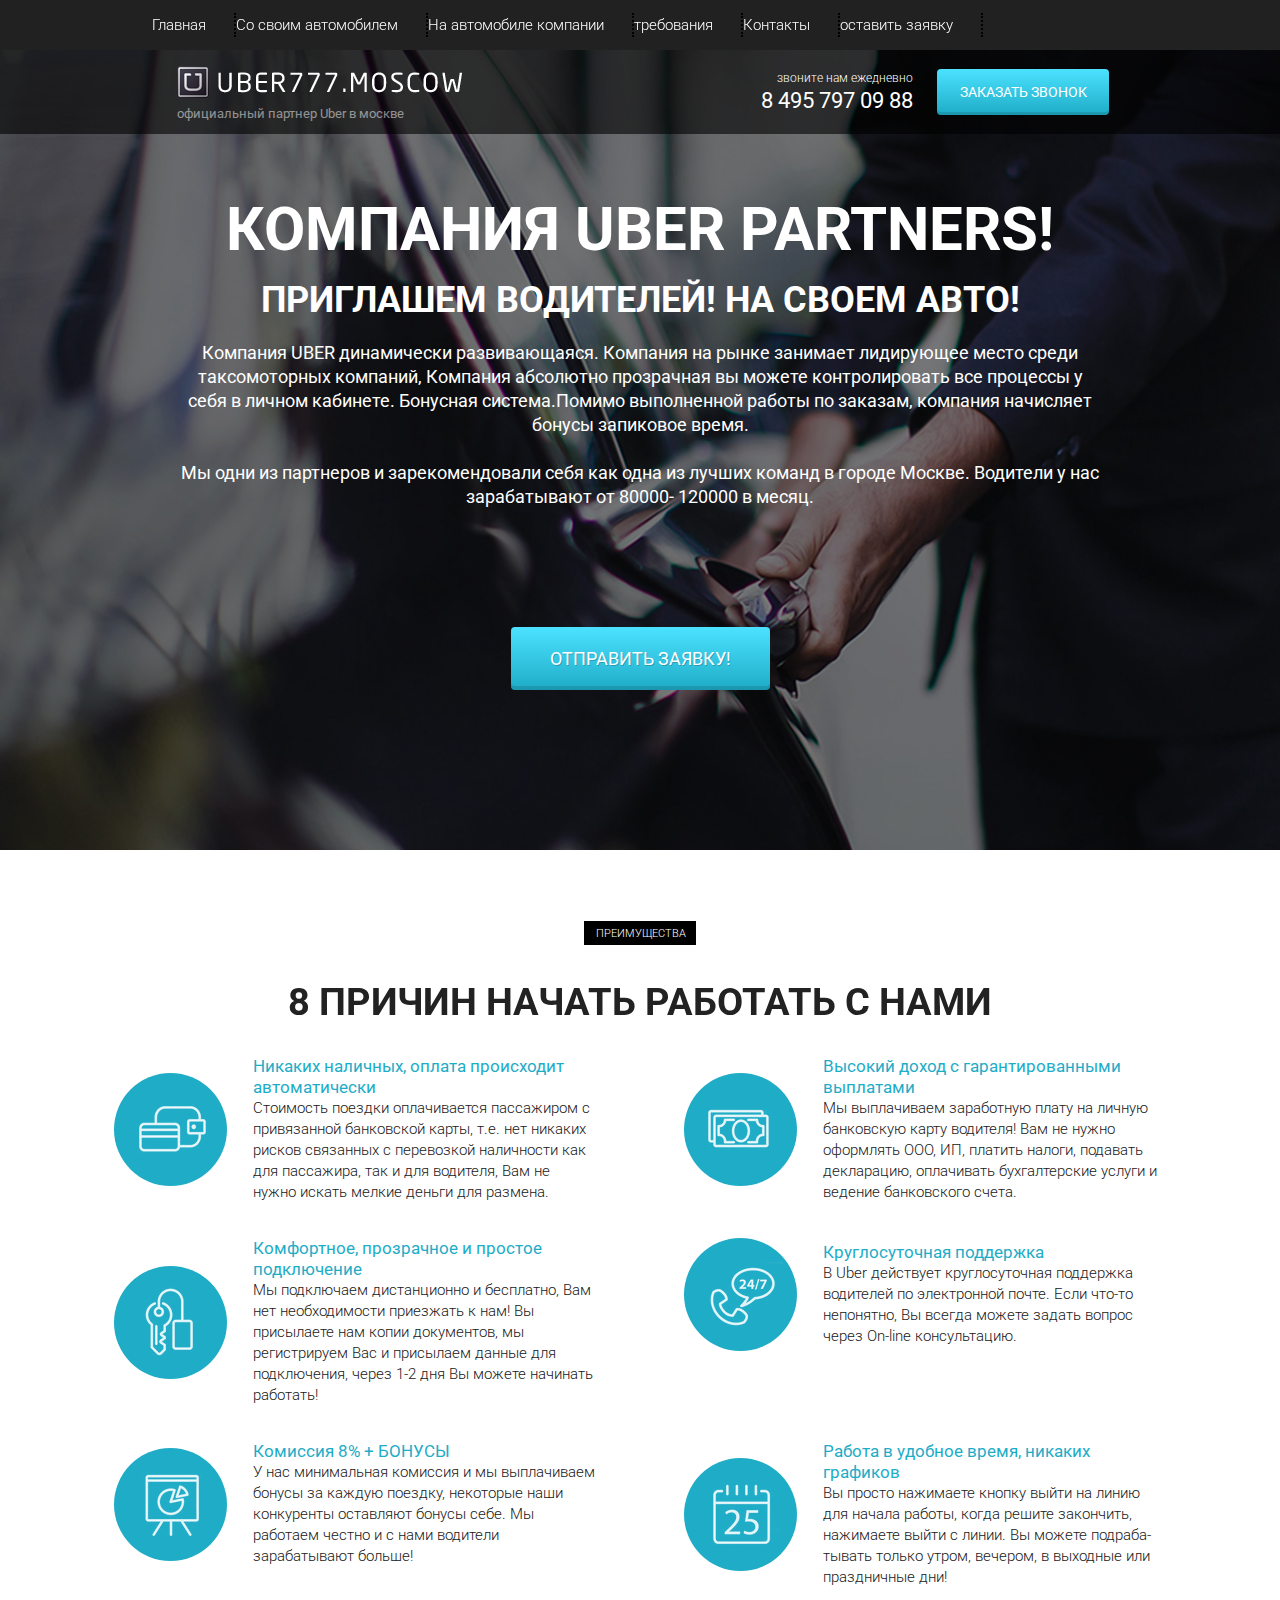
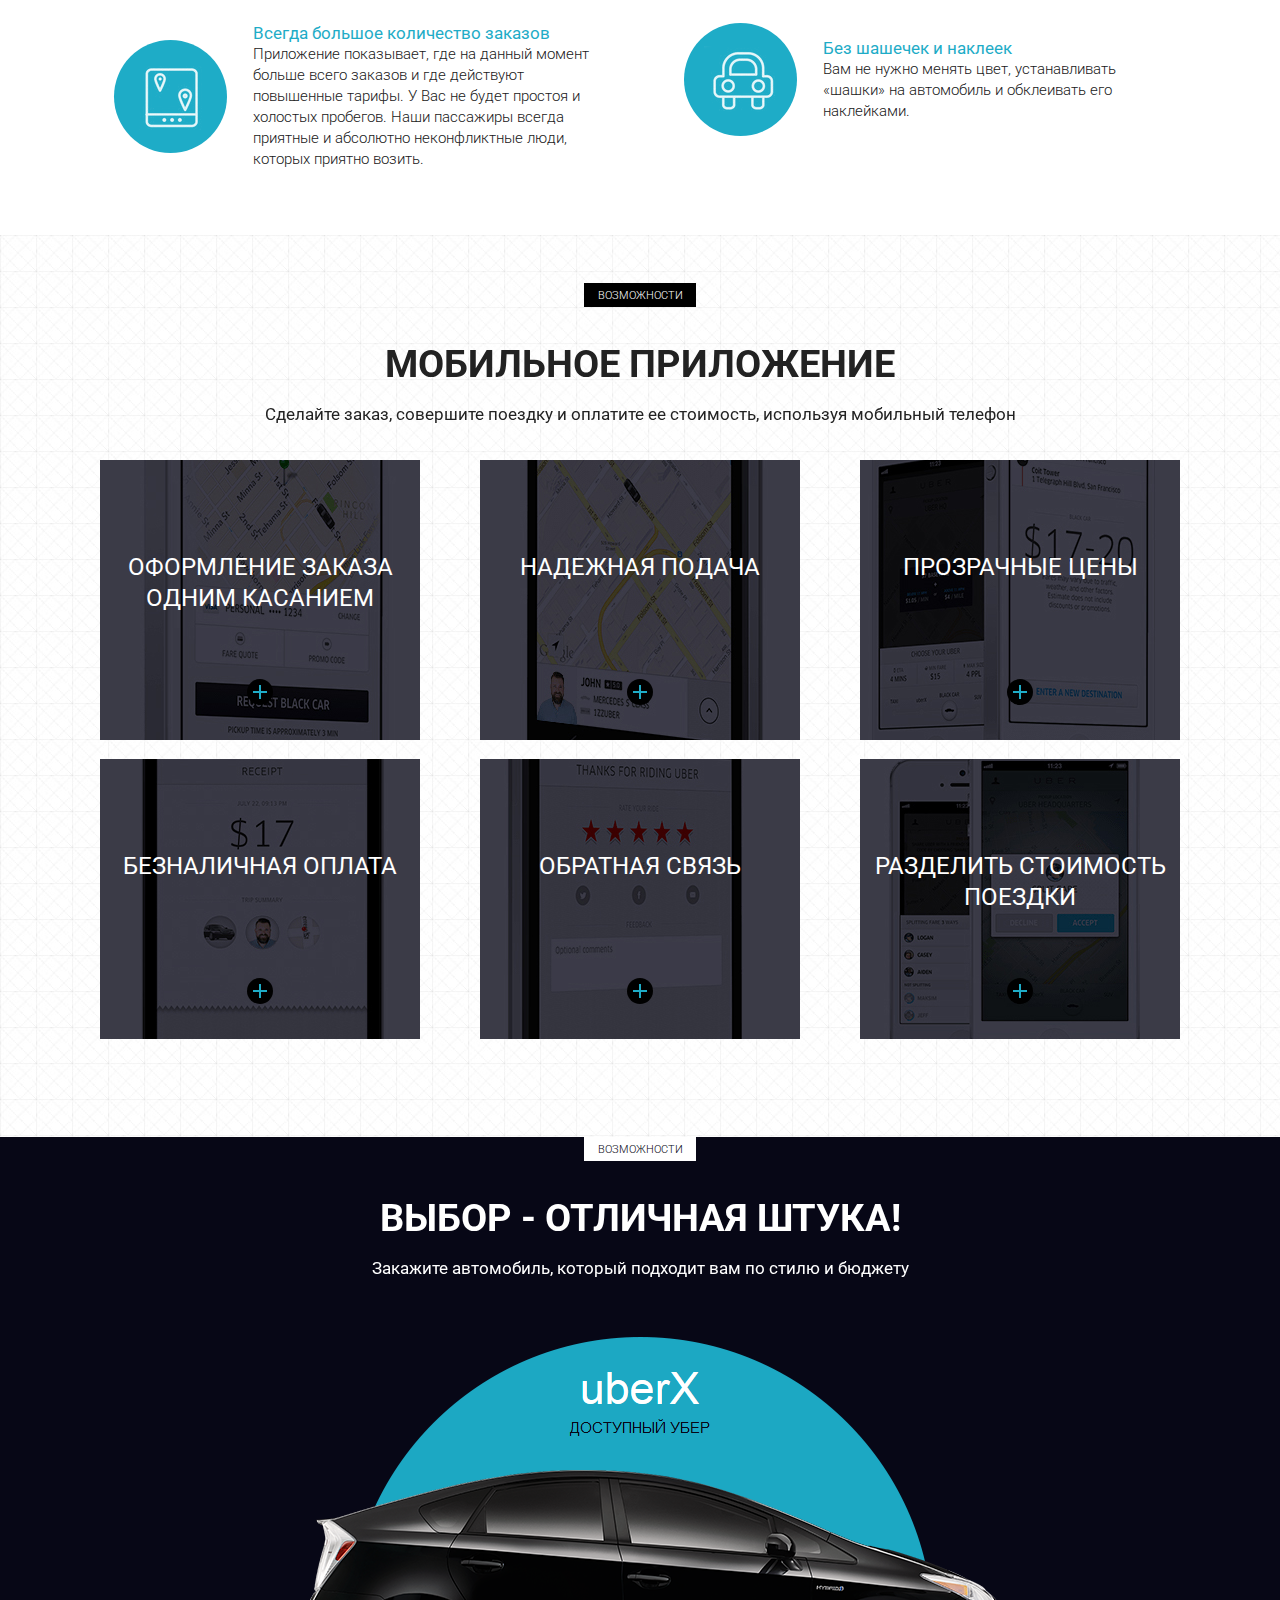
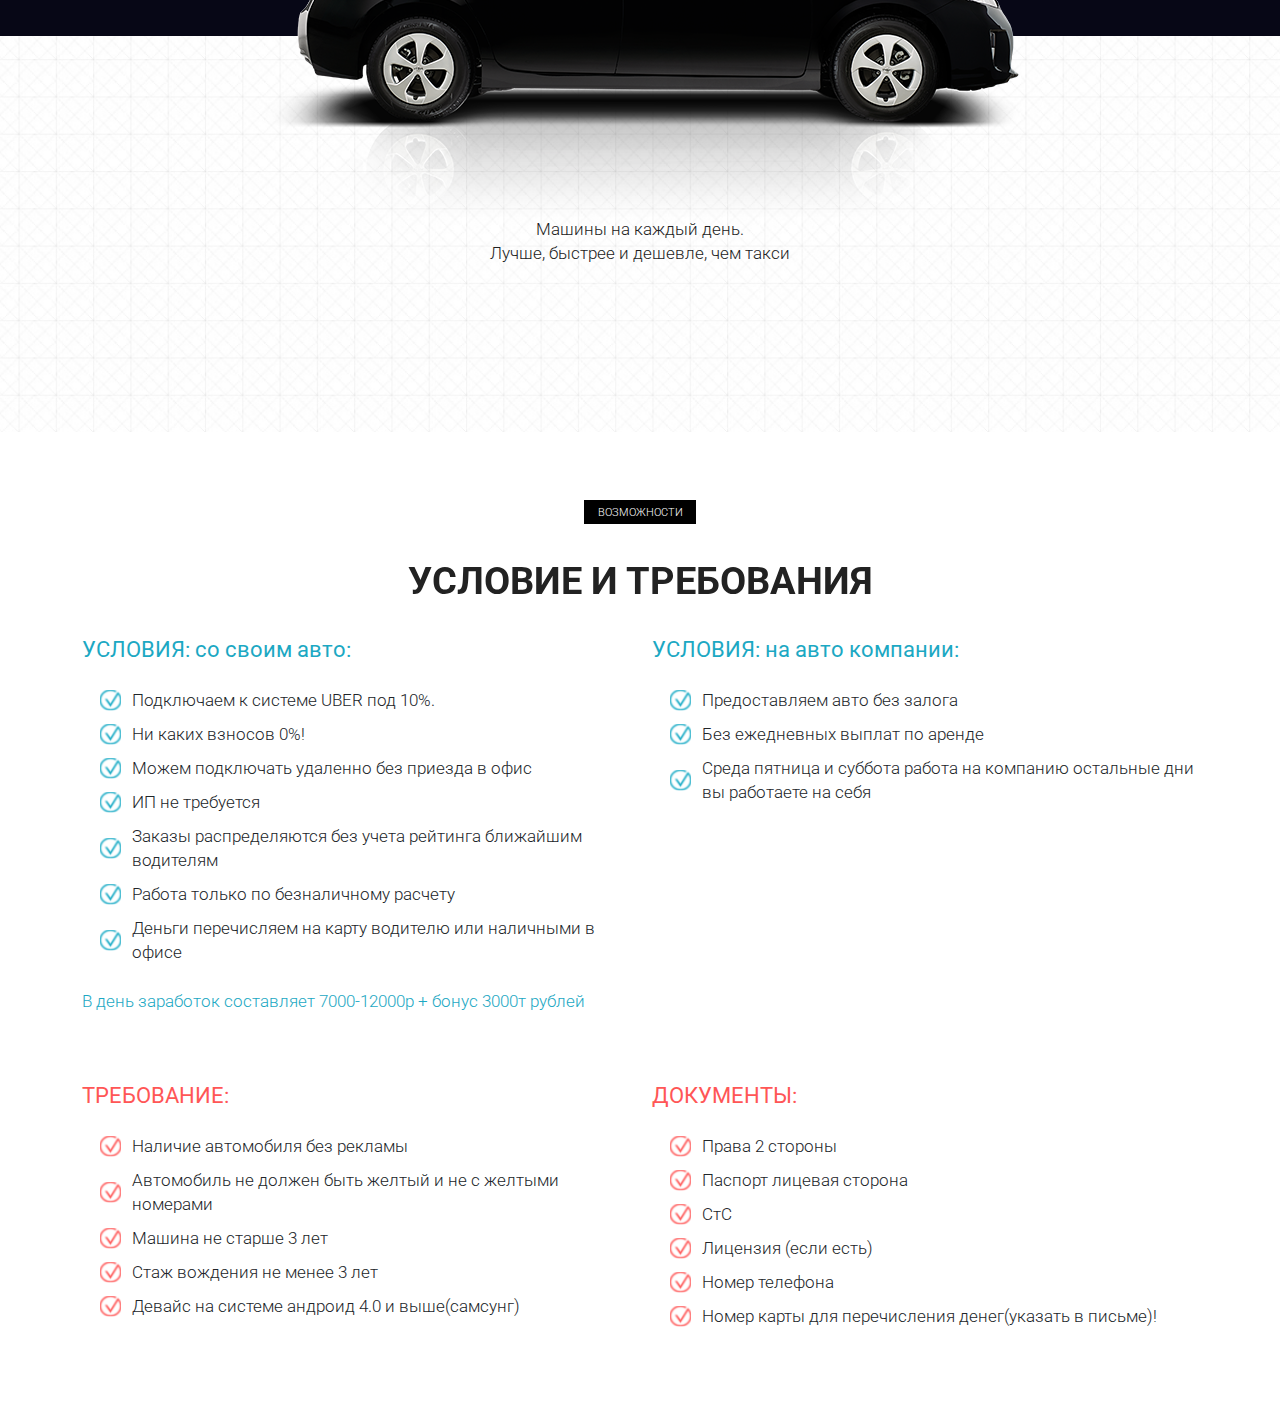
==== commit ea2b43c2: "reqiure section ended" ====
--- a/src/index.html
+++ b/src/index.html
@@ -265,7 +265,7 @@
 						</ul>
 					</div>
 				</div>
-				<div class="col-md-6"><div class="reqiure_block reqiure_block_nmb">
+				<div class="col-md-6"><div class="reqiure_block reqiure_block_nmb warning">
 					<div class="reqiure_title">
 						ТРЕБОВАНИЕ:
 					</div>
@@ -277,7 +277,7 @@
 						<li>Девайс на системе андроид 4.0 и выше(самсунг)</li>
 					</ul>
 				</div></div>
-				<div class="col-md-6"><div class="reqiure_block reqiure_block_nmb">
+				<div class="col-md-6"><div class="reqiure_block reqiure_block_nmb warning">
 					<div class="reqiure_title">
 						ДОКУМЕНТЫ:
 					</div>
--- a/src/css/style.min.css
+++ b/src/css/style.min.css
@@ -1,2 +1,2 @@
-*{font-family:'Roboto', sans-serif}header{position:relative}nav{height:50px;background-color:#212121}.menu{display:-webkit-box;display:-ms-flexbox;display:flex;-webkit-box-pack:justify;-ms-flex-pack:justify;justify-content:space-between;padding:13px 70px;margin:0;list-style-type:none;position:fixed;z-index:2}.menu .menu_link{color:#ffffff;font-size:15px;font-weight:300;text-decoration:none}.menu .menu_item{border-right:2px dotted black;padding-right:28px}.subheader{position:absolute;width:100%;height:84px;background-color:rgba(0,0,0,0.6)}.subheader .subheader_logo{display:block;max-width:100%;margin-top:16px}.subheader .subheader_official{color:#ffffff;opacity:0.5;font-size:13px;font-weight:400;margin-top:6px}.subheader .subheader_call{color:#ffffff;font-size:12px;font-weight:300;margin-top:19px;text-align:right}.subheader .subheader_phone{display:block;margin-top:8px;color:#ffffff;font-size:22px;font-weight:400;text-transform:uppercase;text-align:right;line-height:12px;text-decoration:none}.subheader .subheader_btn{margin-top:19px;width:172px;height:46px;-webkit-box-shadow:inset 0 -3px 0 rgba(0,0,0,0.12);box-shadow:inset 0 -3px 0 rgba(0,0,0,0.12);border:none;border-radius:4px;background-image:-webkit-gradient(linear, left bottom, left top, from(#1eacc7), to(#4ce2ff));background-image:linear-gradient(to top, #1eacc7 0%, #4ce2ff 100%);color:#ffffff;font-size:14px;font-weight:400;text-transform:uppercase}.subheader .subheader_btn:hover{background-image:none;background-color:#1eacc7}.title{position:relative;margin-bottom:0;margin-top:38px;color:#222222;font-size:38px;line-height:38px;font-weight:700;text-transform:uppercase;text-align:center;z-index:2}.title_white{color:#ffffff}.subtitle{position:relative;margin-top:19px;color:#222222;font-size:17px;font-weight:400;text-align:center;z-index:2}.subtitle_white{color:#ffffff}.label{position:relative;margin:0 auto;height:24px;width:112px;padding:5px 12px;background-color:#000000;color:#ffffff;font-size:11px;font-weight:300;text-transform:uppercase;text-align:center;z-index:2}.label_white{background-color:#ffffff;color:#070716}.promo{min-height:800px;background:url(../img/uber_bg.jpg) center center/cover no-repeat;padding:150px 0 135px 0}.promo .promo_header{color:#ffffff;font-weight:700;text-transform:uppercase;font-size:60px;line-height:60px;margin:0;text-align:center}.promo .promo_subheader{color:#ffffff;font-weight:700;text-transform:uppercase;font-size:36px;line-height:36px;margin:0;margin-top:22px;text-align:center}.promo .promo_descr{color:#ffffff;font-size:18px;font-weight:400;line-height:24px;text-align:center;margin-top:23px}.promo .promo_btn{display:block;margin:118px auto 0 auto;width:259px;height:63px;border:none;border-radius:4px;-webkit-box-shadow:inset 0 -4px 0 rgba(0,0,0,0.12);box-shadow:inset 0 -4px 0 rgba(0,0,0,0.12);background-image:-webkit-gradient(linear, left bottom, left top, from(#1eacc7), to(#4ce2ff));background-image:linear-gradient(to top, #1eacc7 0%, #4ce2ff 100%);text-shadow:1px 1px 0 rgba(0,0,0,0.21);color:#ffffff;font-size:18px;font-weight:400;text-transform:uppercase}.promo .promo_btn:hover{background-image:none;background-color:#1eacc7}.work{padding:71px 0 65px 0}.work .work_divider{display:block;width:115px;height:27px;background:#000000;margin:0 auto;margin-top:20px}.work .work_divider .work_divider_descr{font-style:normal;font-weight:normal;font-size:11px;margin-top:5px;margin-left:2px;text-transform:uppercase;color:#FFFFFF;mix-blend-mode:normal}.work .work_header{font-style:normal;font-weight:bold;font-size:38px;line-height:48px;margin-top:60px;-webkit-box-align:center;-ms-flex-align:center;align-items:center;text-align:center;text-transform:uppercase;color:#222222}.work .work_item{display:-webkit-box;display:-ms-flexbox;display:flex;-webkit-box-pack:center;-ms-flex-pack:center;justify-content:center;-webkit-box-align:center;-ms-flex-align:center;align-items:center;margin-top:35px}.work .work_item .work_round{display:-webkit-box;display:-ms-flexbox;display:flex;-webkit-box-pack:center;-ms-flex-pack:center;justify-content:center;-webkit-box-align:center;-ms-flex-align:center;align-items:center;margin-right:26px;width:113px;height:113px;background-color:#1eacc7;border-radius:100%}.work .work_item .work_descr{width:343px}.work .work_item .work_descr .work_subtitile{line-height:21px;color:#1eacc7;font-size:17px;font-weight:400}.work .work_item .work_descr .work_text{color:#202020;font-size:15px;font-weight:300;line-height:21px}.mobile{min-height:864px;padding:48px 0 79px 0;background:url("../img/mobile_bg.jpg")}.mobile .row{margin-top:32px}.mobile_item{position:relative;width:320px;height:280px;margin:0 auto;margin-bottom:19px;padding-top:92px}.mobile_item_1{background:url("../img/mobileApp/1.jpg") center center/cover no-repeat}.mobile_item_2{background:url("../img/mobileApp/2.jpg") center center/cover no-repeat}.mobile_item_3{background:url("../img/mobileApp/3.jpg") center center/cover no-repeat}.mobile_item_4{background:url("../img/mobileApp/4.jpg") center center/cover no-repeat}.mobile_item_5{background:url("../img/mobileApp/5.jpg") center center/cover no-repeat}.mobile_item_6{background:url("../img/mobileApp/6.jpg") center center/cover no-repeat}.mobile_item_subtitle{color:#ffffff;font-size:24px;font-weight:400;line-height:31px;text-transform:uppercase;text-align:center}.mobile_item_plus{display:-webkit-box;display:-ms-flexbox;display:flex;-webkit-box-pack:center;-ms-flex-pack:center;justify-content:center;-webkit-box-align:center;-ms-flex-align:center;align-items:center;position:absolute;bottom:35px;left:50%;-webkit-transform:translateX(-50%);transform:translateX(-50%);width:26px;height:26px;background-color:#000000;margin:0 auto;border-radius:100%;cursor:pointer}.mobile_item_plus:before{content:'';display:block;width:14px;height:2px;background-color:#1eacc7;-webkit-transition:0.3s all;transition:0.3s all}.mobile_item_plus:after{content:'';display:block;position:absolute;left:50%;-webkit-transform:translateX(-50%);transform:translateX(-50%);width:2px;height:14px;background-color:#1eacc7;-webkit-transition:0.3s all;transition:0.3s all}.mobile_item_plus:hover:before,.mobile_item_plus:hover:after{background-color:#ff5656}.car{position:relative;min-height:895px;padding:0 0 138px 0;background:url("../img/mobile_bg.jpg") center center/cover no-repeat}.car_img{position:relative;display:block;margin:56px auto 0 auto;z-index:2}.car_text{font-weight:300;font-size:17px;line-height:24px;text-align:center;color:#222222}.car .black{position:absolute;position-top:0;left:0;height:499px;width:100%;background-color:#070716;z-index:1}.reqiure{padding:68px 0 84px 0}.reqiure_block{margin:33px 0}.reqiure_block_nmb{margin-bottom:0px}.reqiure_title{color:#1ca8c3;font-size:22px;font-weight:400}.reqiure_list{list-style-type:none;padding-left:50px;margin-top:22px}.reqiure_list li{position:relative;font-size:17px;font-weight:300;line-height:24px;margin-bottom:10px}.reqiure_list li:before{content:'';display:block;position:absolute;left:-32px;top:50%;-webkit-transform:translateY(-50%);transform:translateY(-50%);width:21px;height:21px;background:url("../icons/check_blue.svg") center center/cover no-repeat}.reqiure_descr{margin-top:25px;font-size:17px;font-weight:300;line-height:24px;color:#1ca8c3}
+*{font-family:'Roboto', sans-serif}header{position:relative}nav{height:50px;background-color:#212121}.menu{display:-webkit-box;display:-ms-flexbox;display:flex;-webkit-box-pack:justify;-ms-flex-pack:justify;justify-content:space-between;padding:13px 70px;margin:0;list-style-type:none;position:fixed;z-index:2}.menu .menu_link{color:#ffffff;font-size:15px;font-weight:300;text-decoration:none}.menu .menu_item{border-right:2px dotted black;padding-right:28px}.subheader{position:absolute;width:100%;height:84px;background-color:rgba(0,0,0,0.6)}.subheader .subheader_logo{display:block;max-width:100%;margin-top:16px}.subheader .subheader_official{color:#ffffff;opacity:0.5;font-size:13px;font-weight:400;margin-top:6px}.subheader .subheader_call{color:#ffffff;font-size:12px;font-weight:300;margin-top:19px;text-align:right}.subheader .subheader_phone{display:block;margin-top:8px;color:#ffffff;font-size:22px;font-weight:400;text-transform:uppercase;text-align:right;line-height:12px;text-decoration:none}.subheader .subheader_btn{margin-top:19px;width:172px;height:46px;-webkit-box-shadow:inset 0 -3px 0 rgba(0,0,0,0.12);box-shadow:inset 0 -3px 0 rgba(0,0,0,0.12);border:none;border-radius:4px;background-image:-webkit-gradient(linear, left bottom, left top, from(#1eacc7), to(#4ce2ff));background-image:linear-gradient(to top, #1eacc7 0%, #4ce2ff 100%);color:#ffffff;font-size:14px;font-weight:400;text-transform:uppercase}.subheader .subheader_btn:hover{background-image:none;background-color:#1eacc7}.title{position:relative;margin-bottom:0;margin-top:38px;color:#222222;font-size:38px;line-height:38px;font-weight:700;text-transform:uppercase;text-align:center;z-index:2}.title_white{color:#ffffff}.subtitle{position:relative;margin-top:19px;color:#222222;font-size:17px;font-weight:400;text-align:center;z-index:2}.subtitle_white{color:#ffffff}.label{position:relative;margin:0 auto;height:24px;width:112px;padding:5px 12px;background-color:#000000;color:#ffffff;font-size:11px;font-weight:300;text-transform:uppercase;text-align:center;z-index:2}.label_white{background-color:#ffffff;color:#070716}.promo{min-height:800px;background:url(../img/uber_bg.jpg) center center/cover no-repeat;padding:150px 0 135px 0}.promo .promo_header{color:#ffffff;font-weight:700;text-transform:uppercase;font-size:60px;line-height:60px;margin:0;text-align:center}.promo .promo_subheader{color:#ffffff;font-weight:700;text-transform:uppercase;font-size:36px;line-height:36px;margin:0;margin-top:22px;text-align:center}.promo .promo_descr{color:#ffffff;font-size:18px;font-weight:400;line-height:24px;text-align:center;margin-top:23px}.promo .promo_btn{display:block;margin:118px auto 0 auto;width:259px;height:63px;border:none;border-radius:4px;-webkit-box-shadow:inset 0 -4px 0 rgba(0,0,0,0.12);box-shadow:inset 0 -4px 0 rgba(0,0,0,0.12);background-image:-webkit-gradient(linear, left bottom, left top, from(#1eacc7), to(#4ce2ff));background-image:linear-gradient(to top, #1eacc7 0%, #4ce2ff 100%);text-shadow:1px 1px 0 rgba(0,0,0,0.21);color:#ffffff;font-size:18px;font-weight:400;text-transform:uppercase}.promo .promo_btn:hover{background-image:none;background-color:#1eacc7}.work{padding:71px 0 65px 0}.work .work_divider{display:block;width:115px;height:27px;background:#000000;margin:0 auto;margin-top:20px}.work .work_divider .work_divider_descr{font-style:normal;font-weight:normal;font-size:11px;margin-top:5px;margin-left:2px;text-transform:uppercase;color:#FFFFFF;mix-blend-mode:normal}.work .work_header{font-style:normal;font-weight:bold;font-size:38px;line-height:48px;margin-top:60px;-webkit-box-align:center;-ms-flex-align:center;align-items:center;text-align:center;text-transform:uppercase;color:#222222}.work .work_item{display:-webkit-box;display:-ms-flexbox;display:flex;-webkit-box-pack:center;-ms-flex-pack:center;justify-content:center;-webkit-box-align:center;-ms-flex-align:center;align-items:center;margin-top:35px}.work .work_item .work_round{display:-webkit-box;display:-ms-flexbox;display:flex;-webkit-box-pack:center;-ms-flex-pack:center;justify-content:center;-webkit-box-align:center;-ms-flex-align:center;align-items:center;margin-right:26px;width:113px;height:113px;background-color:#1eacc7;border-radius:100%}.work .work_item .work_descr{width:343px}.work .work_item .work_descr .work_subtitile{line-height:21px;color:#1eacc7;font-size:17px;font-weight:400}.work .work_item .work_descr .work_text{color:#202020;font-size:15px;font-weight:300;line-height:21px}.mobile{min-height:864px;padding:48px 0 79px 0;background:url("../img/mobile_bg.jpg")}.mobile .row{margin-top:32px}.mobile_item{position:relative;width:320px;height:280px;margin:0 auto;margin-bottom:19px;padding-top:92px}.mobile_item_1{background:url("../img/mobileApp/1.jpg") center center/cover no-repeat}.mobile_item_2{background:url("../img/mobileApp/2.jpg") center center/cover no-repeat}.mobile_item_3{background:url("../img/mobileApp/3.jpg") center center/cover no-repeat}.mobile_item_4{background:url("../img/mobileApp/4.jpg") center center/cover no-repeat}.mobile_item_5{background:url("../img/mobileApp/5.jpg") center center/cover no-repeat}.mobile_item_6{background:url("../img/mobileApp/6.jpg") center center/cover no-repeat}.mobile_item_subtitle{color:#ffffff;font-size:24px;font-weight:400;line-height:31px;text-transform:uppercase;text-align:center}.mobile_item_plus{display:-webkit-box;display:-ms-flexbox;display:flex;-webkit-box-pack:center;-ms-flex-pack:center;justify-content:center;-webkit-box-align:center;-ms-flex-align:center;align-items:center;position:absolute;bottom:35px;left:50%;-webkit-transform:translateX(-50%);transform:translateX(-50%);width:26px;height:26px;background-color:#000000;margin:0 auto;border-radius:100%;cursor:pointer}.mobile_item_plus:before{content:'';display:block;width:14px;height:2px;background-color:#1eacc7;-webkit-transition:0.3s all;transition:0.3s all}.mobile_item_plus:after{content:'';display:block;position:absolute;left:50%;-webkit-transform:translateX(-50%);transform:translateX(-50%);width:2px;height:14px;background-color:#1eacc7;-webkit-transition:0.3s all;transition:0.3s all}.mobile_item_plus:hover:before,.mobile_item_plus:hover:after{background-color:#ff5656}.car{position:relative;min-height:895px;padding:0 0 138px 0;background:url("../img/mobile_bg.jpg") center center/cover no-repeat}.car_img{position:relative;display:block;margin:56px auto 0 auto;z-index:2}.car_text{font-weight:300;font-size:17px;line-height:24px;text-align:center;color:#222222}.car .black{position:absolute;position-top:0;left:0;height:499px;width:100%;background-color:#070716;z-index:1}.reqiure{padding:68px 0 84px 0}.reqiure_block{margin:33px 0}.reqiure_block_nmb{margin-bottom:0px}.reqiure_title{color:#1ca8c3;font-size:22px;font-weight:400}.reqiure_list{list-style-type:none;padding-left:50px;margin-top:22px}.reqiure_list li{position:relative;font-size:17px;font-weight:300;line-height:24px;margin-bottom:10px}.reqiure_list li:before{content:'';display:block;position:absolute;left:-32px;top:50%;-webkit-transform:translateY(-50%);transform:translateY(-50%);width:21px;height:21px;background:url("../icons/check_blue.svg") center center/cover no-repeat}.reqiure_descr{margin-top:25px;font-size:17px;font-weight:300;line-height:24px;color:#1ca8c3}.reqiure .warning .reqiure_title{color:#ff5656}.reqiure .warning .reqiure_list li:before{background:url("../icons/check_red.svg") center center/cover no-repeat}
 /*# sourceMappingURL=style.min.css.map */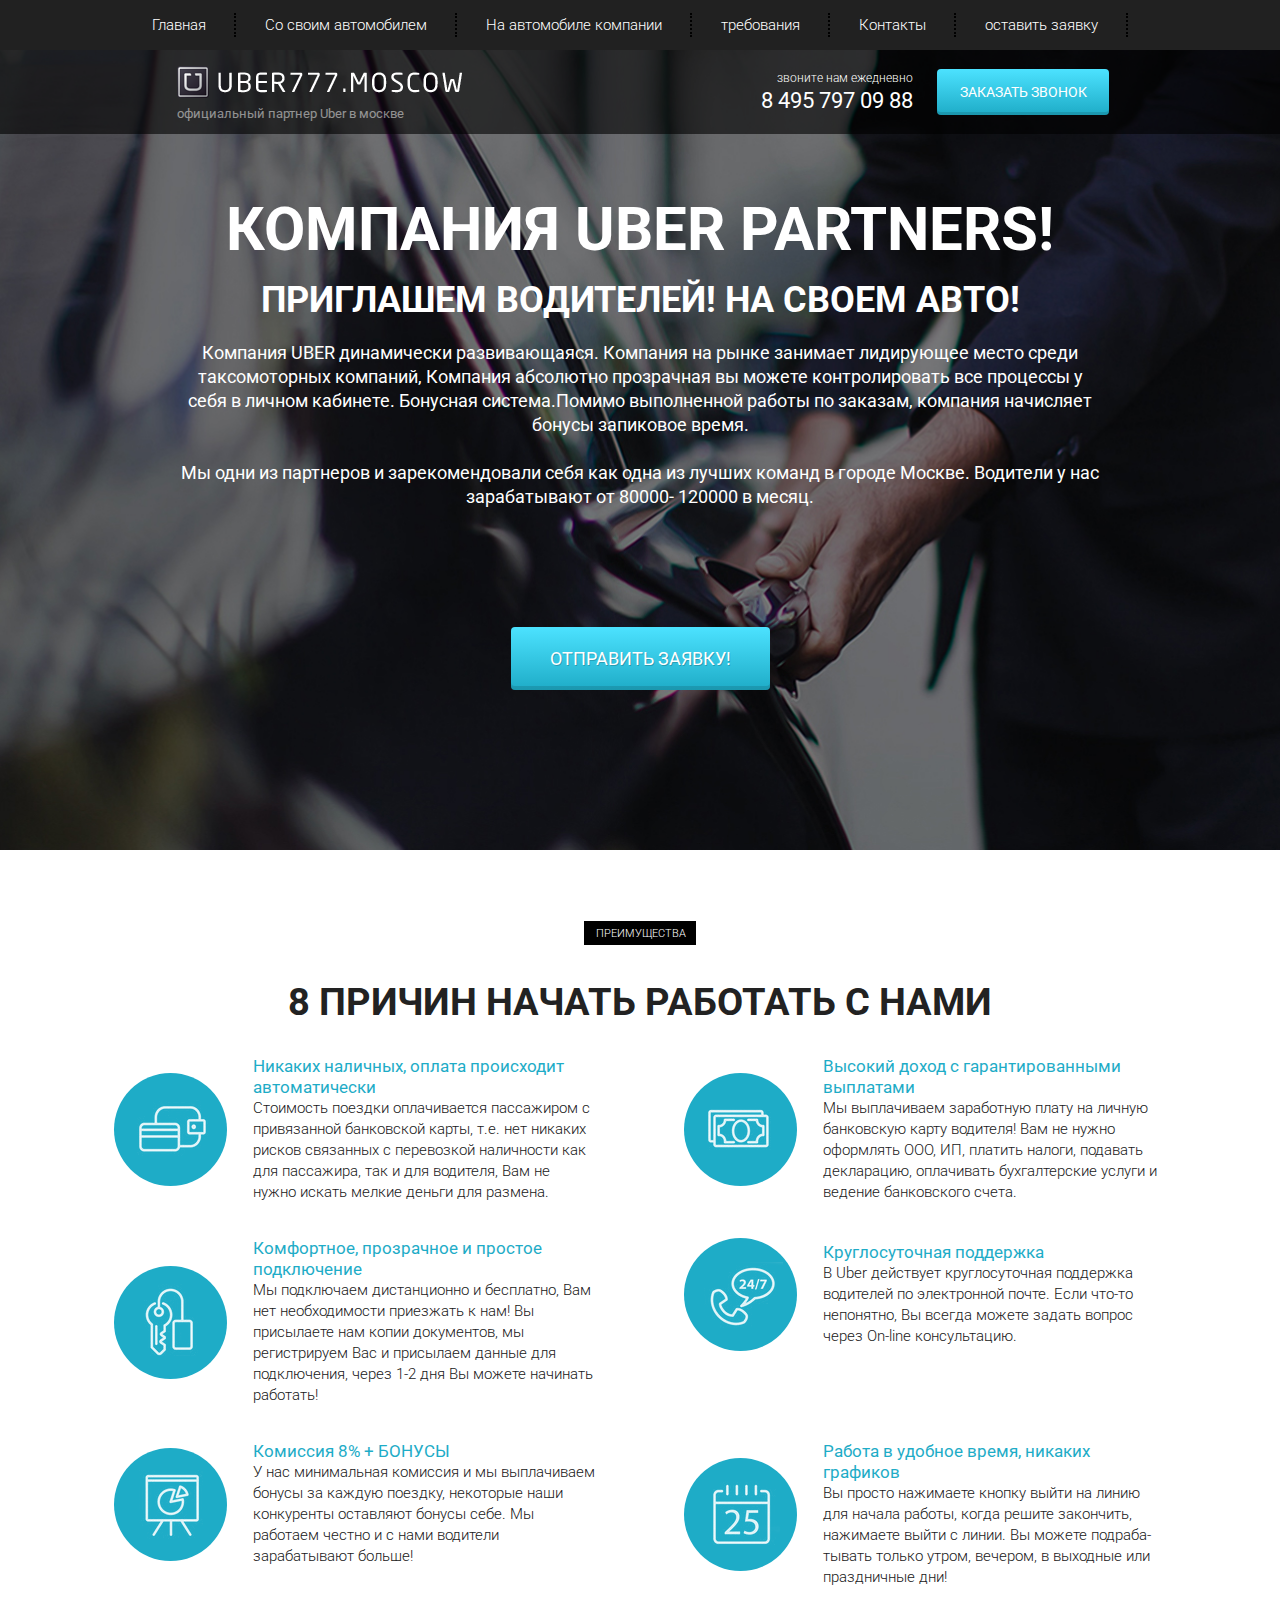
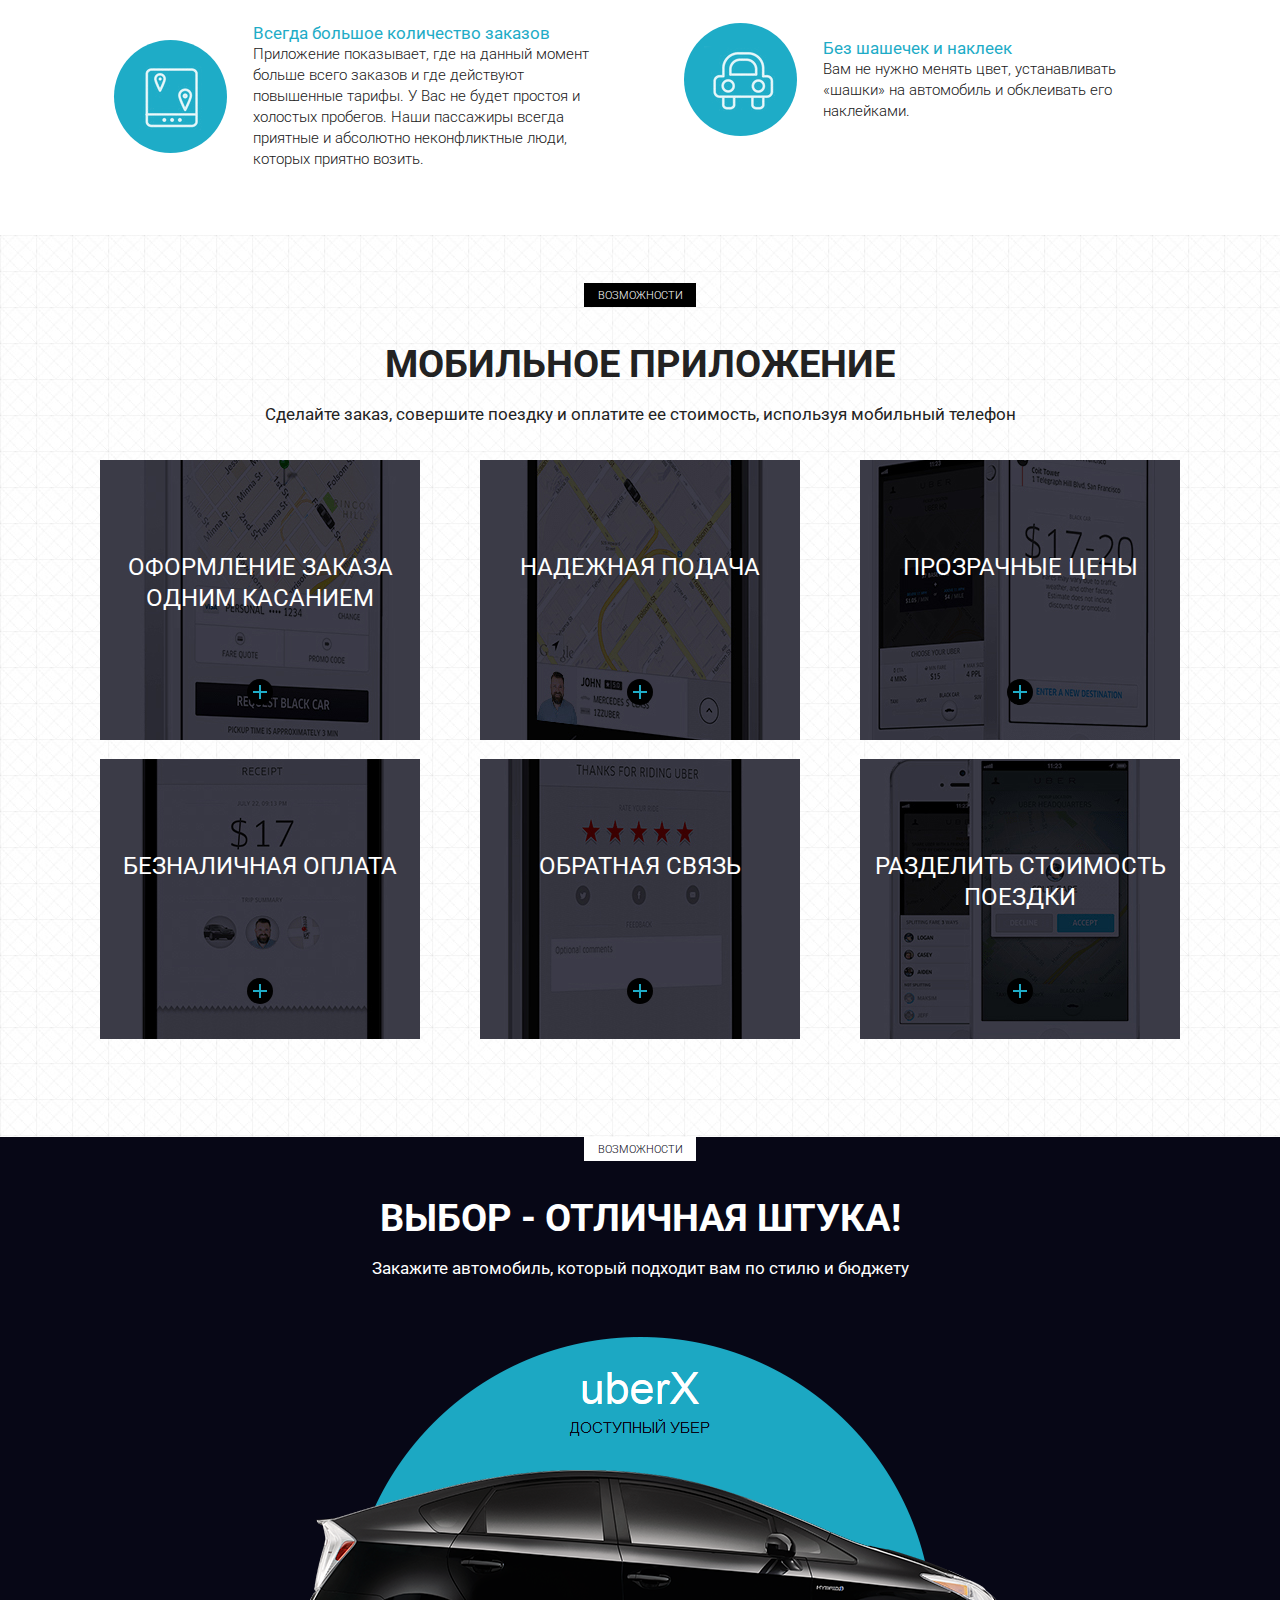
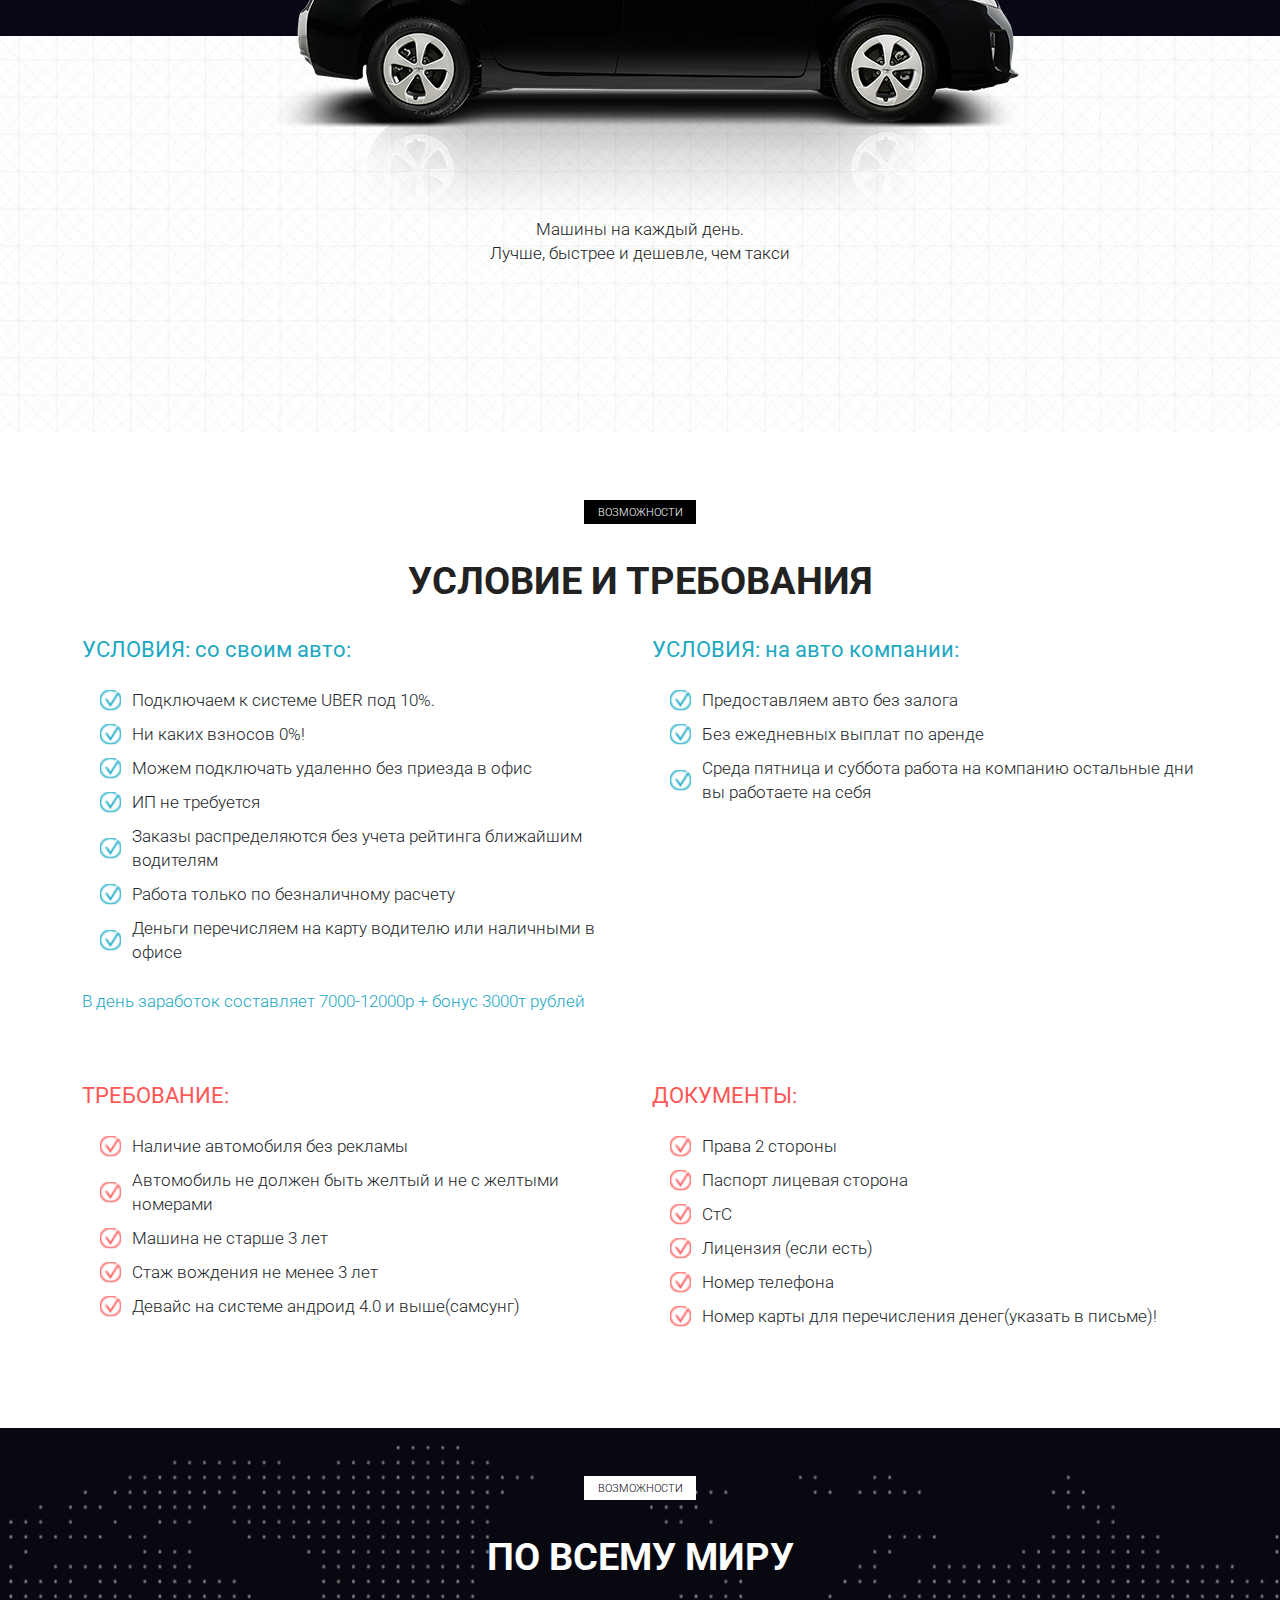
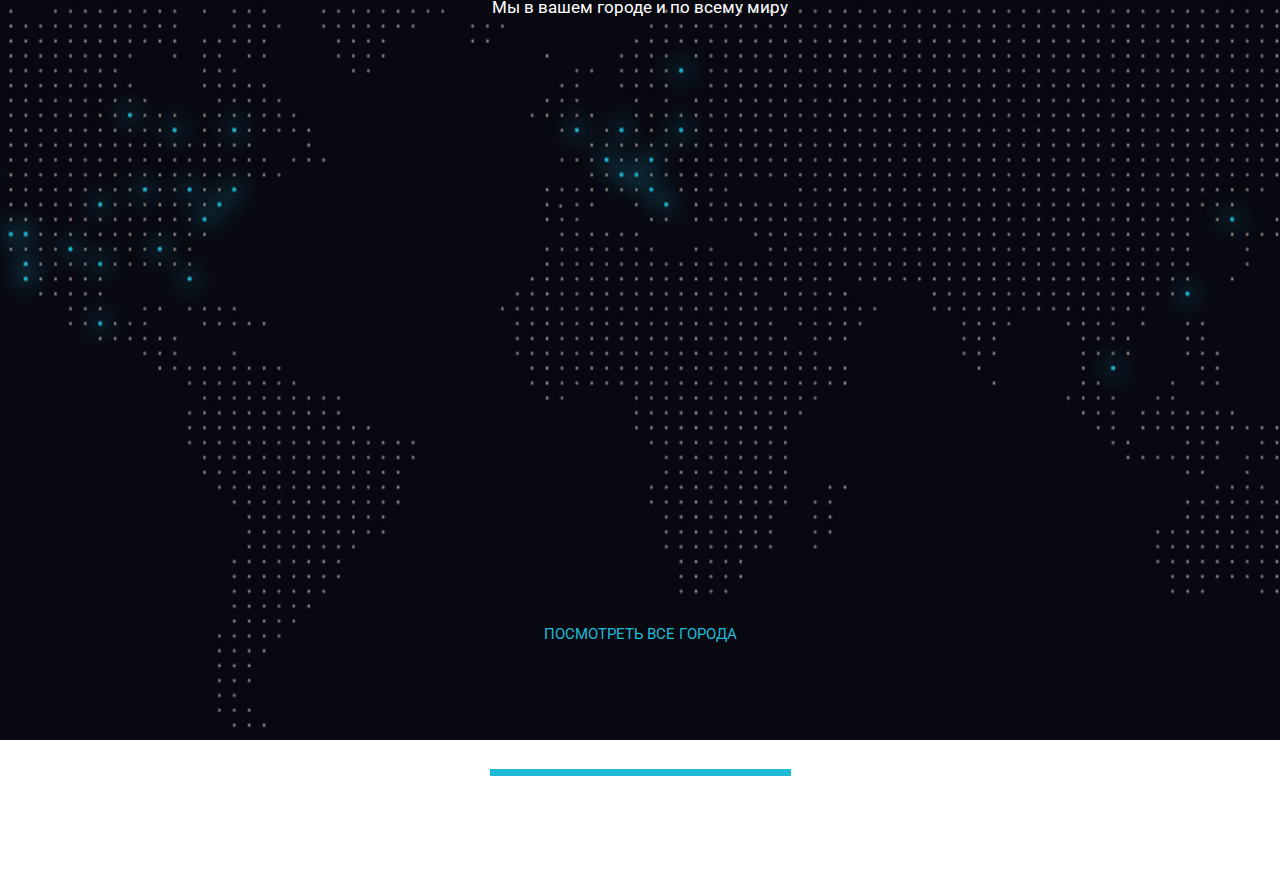
==== commit f17f7b5b: "add last" ====
--- a/src/index.html
+++ b/src/index.html
@@ -294,5 +294,16 @@
 			</div>
 		</div>
 	</section>
+	<section class="world">
+		<div class="container">
+				<div class="label label_white">возможности</div>
+				<div class="title title_white">по всему миру</div>
+				<div class="subtitle subtitle_white">Мы в вашем городе и по всему миру</div>
+				<a href="#" class="world_link">посмотреть все города</a>
+		</div>
+	</section>
+	<footer>
+		<div class="footer_divider"></div>
+	</footer>
 </body>
 </html>--- a/src/css/style.min.css
+++ b/src/css/style.min.css
@@ -1,2 +1,2 @@
-*{font-family:'Roboto', sans-serif}header{position:relative}nav{height:50px;background-color:#212121}.menu{display:-webkit-box;display:-ms-flexbox;display:flex;-webkit-box-pack:justify;-ms-flex-pack:justify;justify-content:space-between;padding:13px 70px;margin:0;list-style-type:none;position:fixed;z-index:2}.menu .menu_link{color:#ffffff;font-size:15px;font-weight:300;text-decoration:none}.menu .menu_item{border-right:2px dotted black;padding-right:28px}.subheader{position:absolute;width:100%;height:84px;background-color:rgba(0,0,0,0.6)}.subheader .subheader_logo{display:block;max-width:100%;margin-top:16px}.subheader .subheader_official{color:#ffffff;opacity:0.5;font-size:13px;font-weight:400;margin-top:6px}.subheader .subheader_call{color:#ffffff;font-size:12px;font-weight:300;margin-top:19px;text-align:right}.subheader .subheader_phone{display:block;margin-top:8px;color:#ffffff;font-size:22px;font-weight:400;text-transform:uppercase;text-align:right;line-height:12px;text-decoration:none}.subheader .subheader_btn{margin-top:19px;width:172px;height:46px;-webkit-box-shadow:inset 0 -3px 0 rgba(0,0,0,0.12);box-shadow:inset 0 -3px 0 rgba(0,0,0,0.12);border:none;border-radius:4px;background-image:-webkit-gradient(linear, left bottom, left top, from(#1eacc7), to(#4ce2ff));background-image:linear-gradient(to top, #1eacc7 0%, #4ce2ff 100%);color:#ffffff;font-size:14px;font-weight:400;text-transform:uppercase}.subheader .subheader_btn:hover{background-image:none;background-color:#1eacc7}.title{position:relative;margin-bottom:0;margin-top:38px;color:#222222;font-size:38px;line-height:38px;font-weight:700;text-transform:uppercase;text-align:center;z-index:2}.title_white{color:#ffffff}.subtitle{position:relative;margin-top:19px;color:#222222;font-size:17px;font-weight:400;text-align:center;z-index:2}.subtitle_white{color:#ffffff}.label{position:relative;margin:0 auto;height:24px;width:112px;padding:5px 12px;background-color:#000000;color:#ffffff;font-size:11px;font-weight:300;text-transform:uppercase;text-align:center;z-index:2}.label_white{background-color:#ffffff;color:#070716}.promo{min-height:800px;background:url(../img/uber_bg.jpg) center center/cover no-repeat;padding:150px 0 135px 0}.promo .promo_header{color:#ffffff;font-weight:700;text-transform:uppercase;font-size:60px;line-height:60px;margin:0;text-align:center}.promo .promo_subheader{color:#ffffff;font-weight:700;text-transform:uppercase;font-size:36px;line-height:36px;margin:0;margin-top:22px;text-align:center}.promo .promo_descr{color:#ffffff;font-size:18px;font-weight:400;line-height:24px;text-align:center;margin-top:23px}.promo .promo_btn{display:block;margin:118px auto 0 auto;width:259px;height:63px;border:none;border-radius:4px;-webkit-box-shadow:inset 0 -4px 0 rgba(0,0,0,0.12);box-shadow:inset 0 -4px 0 rgba(0,0,0,0.12);background-image:-webkit-gradient(linear, left bottom, left top, from(#1eacc7), to(#4ce2ff));background-image:linear-gradient(to top, #1eacc7 0%, #4ce2ff 100%);text-shadow:1px 1px 0 rgba(0,0,0,0.21);color:#ffffff;font-size:18px;font-weight:400;text-transform:uppercase}.promo .promo_btn:hover{background-image:none;background-color:#1eacc7}.work{padding:71px 0 65px 0}.work .work_divider{display:block;width:115px;height:27px;background:#000000;margin:0 auto;margin-top:20px}.work .work_divider .work_divider_descr{font-style:normal;font-weight:normal;font-size:11px;margin-top:5px;margin-left:2px;text-transform:uppercase;color:#FFFFFF;mix-blend-mode:normal}.work .work_header{font-style:normal;font-weight:bold;font-size:38px;line-height:48px;margin-top:60px;-webkit-box-align:center;-ms-flex-align:center;align-items:center;text-align:center;text-transform:uppercase;color:#222222}.work .work_item{display:-webkit-box;display:-ms-flexbox;display:flex;-webkit-box-pack:center;-ms-flex-pack:center;justify-content:center;-webkit-box-align:center;-ms-flex-align:center;align-items:center;margin-top:35px}.work .work_item .work_round{display:-webkit-box;display:-ms-flexbox;display:flex;-webkit-box-pack:center;-ms-flex-pack:center;justify-content:center;-webkit-box-align:center;-ms-flex-align:center;align-items:center;margin-right:26px;width:113px;height:113px;background-color:#1eacc7;border-radius:100%}.work .work_item .work_descr{width:343px}.work .work_item .work_descr .work_subtitile{line-height:21px;color:#1eacc7;font-size:17px;font-weight:400}.work .work_item .work_descr .work_text{color:#202020;font-size:15px;font-weight:300;line-height:21px}.mobile{min-height:864px;padding:48px 0 79px 0;background:url("../img/mobile_bg.jpg")}.mobile .row{margin-top:32px}.mobile_item{position:relative;width:320px;height:280px;margin:0 auto;margin-bottom:19px;padding-top:92px}.mobile_item_1{background:url("../img/mobileApp/1.jpg") center center/cover no-repeat}.mobile_item_2{background:url("../img/mobileApp/2.jpg") center center/cover no-repeat}.mobile_item_3{background:url("../img/mobileApp/3.jpg") center center/cover no-repeat}.mobile_item_4{background:url("../img/mobileApp/4.jpg") center center/cover no-repeat}.mobile_item_5{background:url("../img/mobileApp/5.jpg") center center/cover no-repeat}.mobile_item_6{background:url("../img/mobileApp/6.jpg") center center/cover no-repeat}.mobile_item_subtitle{color:#ffffff;font-size:24px;font-weight:400;line-height:31px;text-transform:uppercase;text-align:center}.mobile_item_plus{display:-webkit-box;display:-ms-flexbox;display:flex;-webkit-box-pack:center;-ms-flex-pack:center;justify-content:center;-webkit-box-align:center;-ms-flex-align:center;align-items:center;position:absolute;bottom:35px;left:50%;-webkit-transform:translateX(-50%);transform:translateX(-50%);width:26px;height:26px;background-color:#000000;margin:0 auto;border-radius:100%;cursor:pointer}.mobile_item_plus:before{content:'';display:block;width:14px;height:2px;background-color:#1eacc7;-webkit-transition:0.3s all;transition:0.3s all}.mobile_item_plus:after{content:'';display:block;position:absolute;left:50%;-webkit-transform:translateX(-50%);transform:translateX(-50%);width:2px;height:14px;background-color:#1eacc7;-webkit-transition:0.3s all;transition:0.3s all}.mobile_item_plus:hover:before,.mobile_item_plus:hover:after{background-color:#ff5656}.car{position:relative;min-height:895px;padding:0 0 138px 0;background:url("../img/mobile_bg.jpg") center center/cover no-repeat}.car_img{position:relative;display:block;margin:56px auto 0 auto;z-index:2}.car_text{font-weight:300;font-size:17px;line-height:24px;text-align:center;color:#222222}.car .black{position:absolute;position-top:0;left:0;height:499px;width:100%;background-color:#070716;z-index:1}.reqiure{padding:68px 0 84px 0}.reqiure_block{margin:33px 0}.reqiure_block_nmb{margin-bottom:0px}.reqiure_title{color:#1ca8c3;font-size:22px;font-weight:400}.reqiure_list{list-style-type:none;padding-left:50px;margin-top:22px}.reqiure_list li{position:relative;font-size:17px;font-weight:300;line-height:24px;margin-bottom:10px}.reqiure_list li:before{content:'';display:block;position:absolute;left:-32px;top:50%;-webkit-transform:translateY(-50%);transform:translateY(-50%);width:21px;height:21px;background:url("../icons/check_blue.svg") center center/cover no-repeat}.reqiure_descr{margin-top:25px;font-size:17px;font-weight:300;line-height:24px;color:#1ca8c3}.reqiure .warning .reqiure_title{color:#ff5656}.reqiure .warning .reqiure_list li:before{background:url("../icons/check_red.svg") center center/cover no-repeat}
+*{font-family:'Roboto', sans-serif}header{position:relative;height:50px}nav{position:fixed;width:100%;height:50px;background-color:#212121;z-index:5}.menu{display:-webkit-box;display:-ms-flexbox;display:flex;-webkit-box-pack:justify;-ms-flex-pack:justify;justify-content:space-between;padding:13px 70px;margin:0;list-style-type:none}.menu .menu_link{color:#ffffff;font-size:15px;font-weight:300;text-decoration:none}.menu .menu_item{border-right:2px dotted black;padding-right:28px}.subheader{position:absolute;width:100%;top:50px;height:84px;background-color:rgba(0,0,0,0.6)}.subheader .subheader_logo{display:block;max-width:100%;margin-top:16px}.subheader .subheader_official{color:#ffffff;opacity:0.5;font-size:13px;font-weight:400;margin-top:6px}.subheader .subheader_call{color:#ffffff;font-size:12px;font-weight:300;margin-top:19px;text-align:right}.subheader .subheader_phone{display:block;margin-top:8px;color:#ffffff;font-size:22px;font-weight:400;text-transform:uppercase;text-align:right;line-height:12px;text-decoration:none}.subheader .subheader_btn{margin-top:19px;width:172px;height:46px;-webkit-box-shadow:inset 0 -3px 0 rgba(0,0,0,0.12);box-shadow:inset 0 -3px 0 rgba(0,0,0,0.12);border:none;border-radius:4px;background-image:-webkit-gradient(linear, left bottom, left top, from(#1eacc7), to(#4ce2ff));background-image:linear-gradient(to top, #1eacc7 0%, #4ce2ff 100%);color:#ffffff;font-size:14px;font-weight:400;text-transform:uppercase}.subheader .subheader_btn:hover{background-image:none;background-color:#1eacc7}.title{position:relative;margin-bottom:0;margin-top:38px;color:#222222;font-size:38px;line-height:38px;font-weight:700;text-transform:uppercase;text-align:center;z-index:2}.title_white{color:#ffffff}.subtitle{position:relative;margin-top:19px;color:#222222;font-size:17px;font-weight:400;text-align:center;z-index:2}.subtitle_white{color:#ffffff}.label{position:relative;margin:0 auto;height:24px;width:112px;padding:5px 12px;background-color:#000000;color:#ffffff;font-size:11px;font-weight:300;text-transform:uppercase;text-align:center;z-index:2}.label_white{background-color:#ffffff;color:#070716}.promo{min-height:800px;background:url(../img/uber_bg.jpg) center center/cover no-repeat;padding:150px 0 135px 0}.promo .promo_header{color:#ffffff;font-weight:700;text-transform:uppercase;font-size:60px;line-height:60px;margin:0;text-align:center}.promo .promo_subheader{color:#ffffff;font-weight:700;text-transform:uppercase;font-size:36px;line-height:36px;margin:0;margin-top:22px;text-align:center}.promo .promo_descr{color:#ffffff;font-size:18px;font-weight:400;line-height:24px;text-align:center;margin-top:23px}.promo .promo_btn{display:block;margin:118px auto 0 auto;width:259px;height:63px;border:none;border-radius:4px;-webkit-box-shadow:inset 0 -4px 0 rgba(0,0,0,0.12);box-shadow:inset 0 -4px 0 rgba(0,0,0,0.12);background-image:-webkit-gradient(linear, left bottom, left top, from(#1eacc7), to(#4ce2ff));background-image:linear-gradient(to top, #1eacc7 0%, #4ce2ff 100%);text-shadow:1px 1px 0 rgba(0,0,0,0.21);color:#ffffff;font-size:18px;font-weight:400;text-transform:uppercase}.promo .promo_btn:hover{background-image:none;background-color:#1eacc7}.work{padding:71px 0 65px 0}.work .work_divider{display:block;width:115px;height:27px;background:#000000;margin:0 auto;margin-top:20px}.work .work_divider .work_divider_descr{font-style:normal;font-weight:normal;font-size:11px;margin-top:5px;margin-left:2px;text-transform:uppercase;color:#FFFFFF;mix-blend-mode:normal}.work .work_header{font-style:normal;font-weight:bold;font-size:38px;line-height:48px;margin-top:60px;-webkit-box-align:center;-ms-flex-align:center;align-items:center;text-align:center;text-transform:uppercase;color:#222222}.work .work_item{display:-webkit-box;display:-ms-flexbox;display:flex;-webkit-box-pack:center;-ms-flex-pack:center;justify-content:center;-webkit-box-align:center;-ms-flex-align:center;align-items:center;margin-top:35px}.work .work_item .work_round{display:-webkit-box;display:-ms-flexbox;display:flex;-webkit-box-pack:center;-ms-flex-pack:center;justify-content:center;-webkit-box-align:center;-ms-flex-align:center;align-items:center;margin-right:26px;width:113px;height:113px;background-color:#1eacc7;border-radius:100%}.work .work_item .work_descr{width:343px}.work .work_item .work_descr .work_subtitile{line-height:21px;color:#1eacc7;font-size:17px;font-weight:400}.work .work_item .work_descr .work_text{color:#202020;font-size:15px;font-weight:300;line-height:21px}.mobile{min-height:864px;padding:48px 0 79px 0;background:url("../img/mobile_bg.jpg")}.mobile .row{margin-top:32px}.mobile_item{position:relative;width:320px;height:280px;margin:0 auto;margin-bottom:19px;padding-top:92px}.mobile_item_1{background:url("../img/mobileApp/1.jpg") center center/cover no-repeat}.mobile_item_2{background:url("../img/mobileApp/2.jpg") center center/cover no-repeat}.mobile_item_3{background:url("../img/mobileApp/3.jpg") center center/cover no-repeat}.mobile_item_4{background:url("../img/mobileApp/4.jpg") center center/cover no-repeat}.mobile_item_5{background:url("../img/mobileApp/5.jpg") center center/cover no-repeat}.mobile_item_6{background:url("../img/mobileApp/6.jpg") center center/cover no-repeat}.mobile_item_subtitle{color:#ffffff;font-size:24px;font-weight:400;line-height:31px;text-transform:uppercase;text-align:center}.mobile_item_plus{display:-webkit-box;display:-ms-flexbox;display:flex;-webkit-box-pack:center;-ms-flex-pack:center;justify-content:center;-webkit-box-align:center;-ms-flex-align:center;align-items:center;position:absolute;bottom:35px;left:50%;-webkit-transform:translateX(-50%);transform:translateX(-50%);width:26px;height:26px;background-color:#000000;margin:0 auto;border-radius:100%;cursor:pointer}.mobile_item_plus:before{content:'';display:block;width:14px;height:2px;background-color:#1eacc7;-webkit-transition:0.3s all;transition:0.3s all}.mobile_item_plus:after{content:'';display:block;position:absolute;left:50%;-webkit-transform:translateX(-50%);transform:translateX(-50%);width:2px;height:14px;background-color:#1eacc7;-webkit-transition:0.3s all;transition:0.3s all}.mobile_item_plus:hover:before,.mobile_item_plus:hover:after{background-color:#ff5656}.car{position:relative;min-height:895px;padding:0 0 138px 0;background:url("../img/mobile_bg.jpg") center center/cover no-repeat}.car_img{position:relative;display:block;margin:56px auto 0 auto;z-index:2}.car_text{font-weight:300;font-size:17px;line-height:24px;text-align:center;color:#222222}.car .black{position:absolute;position-top:0;left:0;height:499px;width:100%;background-color:#070716;z-index:1}.reqiure{padding:68px 0 84px 0}.reqiure_block{margin:33px 0}.reqiure_block_nmb{margin-bottom:0px}.reqiure_title{color:#1ca8c3;font-size:22px;font-weight:400}.reqiure_list{list-style-type:none;padding-left:50px;margin-top:22px}.reqiure_list li{position:relative;font-size:17px;font-weight:300;line-height:24px;margin-bottom:10px}.reqiure_list li:before{content:'';display:block;position:absolute;left:-32px;top:50%;-webkit-transform:translateY(-50%);transform:translateY(-50%);width:21px;height:21px;background:url("../icons/check_blue.svg") center center/cover no-repeat}.reqiure_descr{margin-top:25px;font-size:17px;font-weight:300;line-height:24px;color:#1ca8c3}.reqiure .warning .reqiure_title{color:#ff5656}.reqiure .warning .reqiure_list li:before{background:url("../icons/check_red.svg") center center/cover no-repeat}.world{position:relative;padding:48px 0 22px 0;min-height:716px;background:url("../img/world_bg.jpg") center center/cover no-repeat}.world_link{display:block;margin:580px 0 50px 0;font-style:normal;font-weight:normal;font-size:15px;line-height:68px;-webkit-box-align:center;-ms-flex-align:center;align-items:center;text-align:center;text-transform:uppercase;text-decoration:none;color:#1FBAD6}footer{padding:11px 0 9px 0;min-height:155px}footer .footer_divider{display:block;width:301px;height:7px;background:#1FBAD6;margin:0 auto;margin-top:18px}
 /*# sourceMappingURL=style.min.css.map */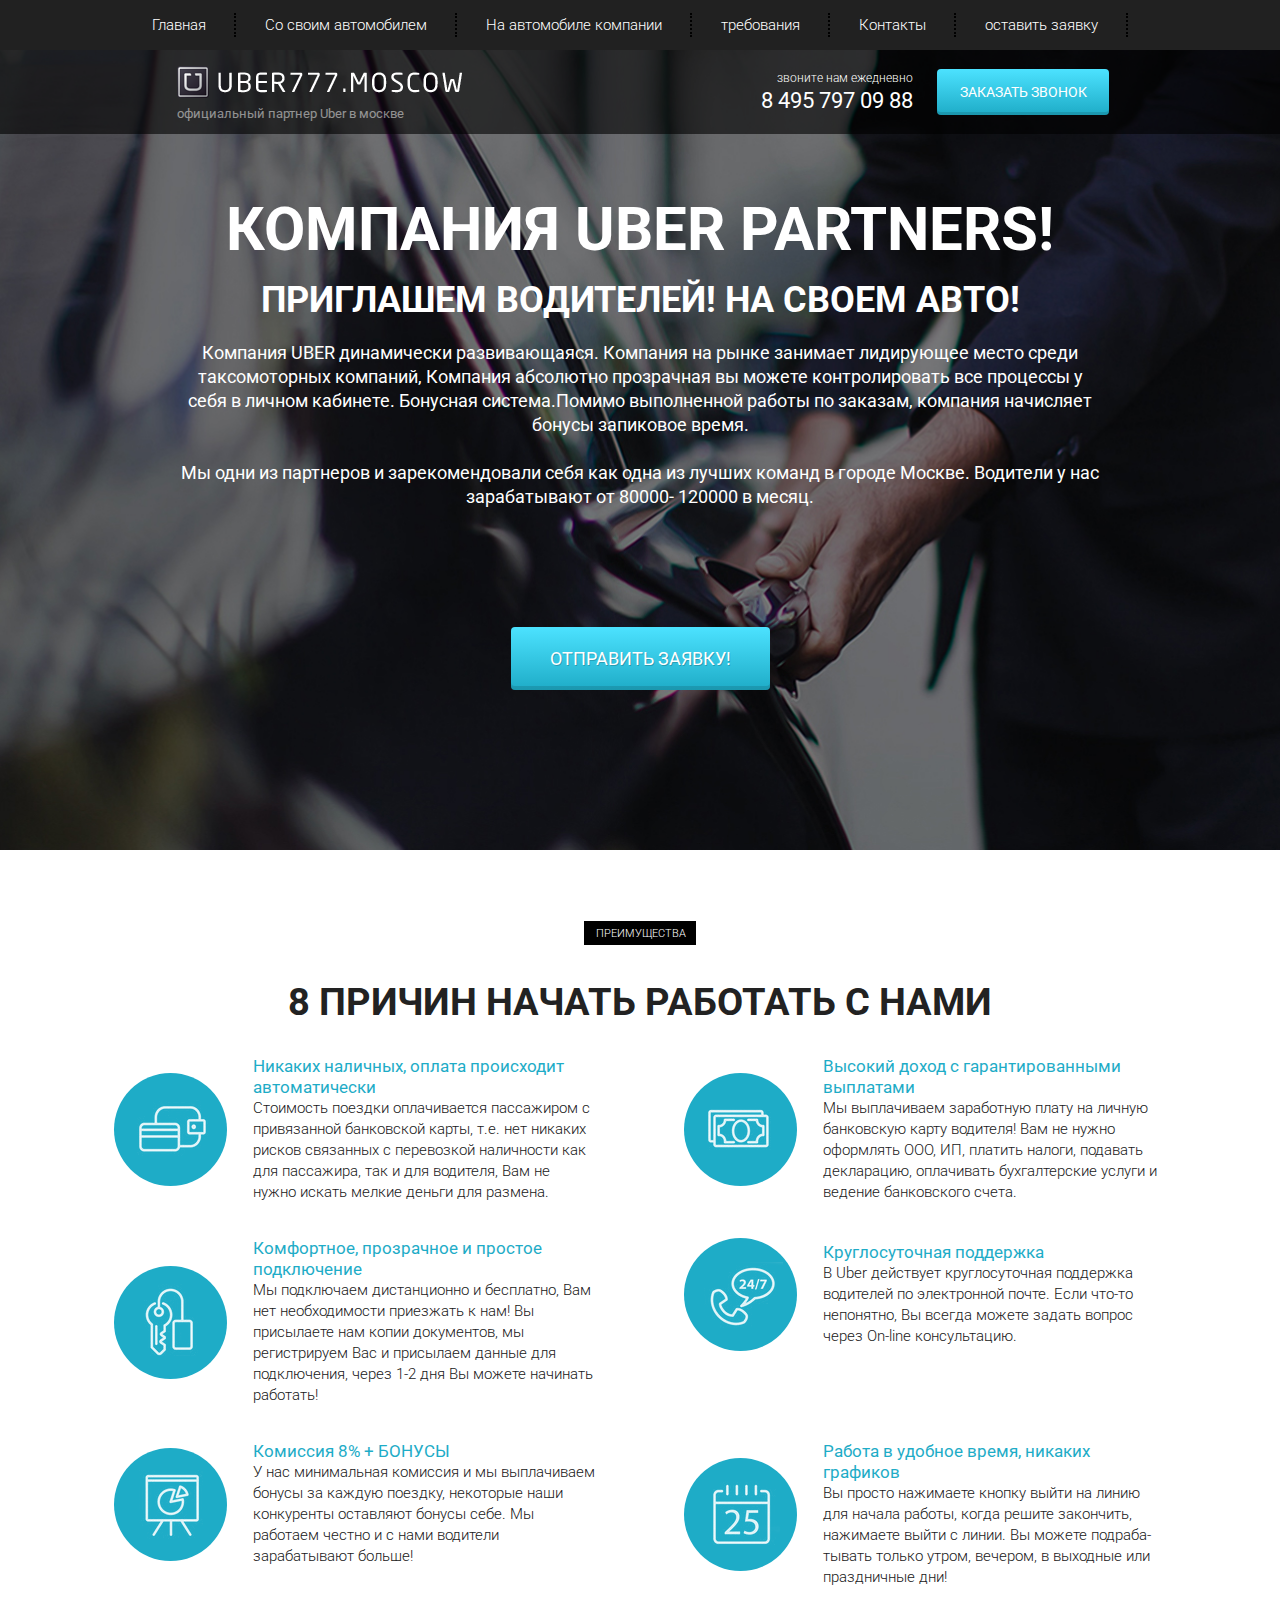
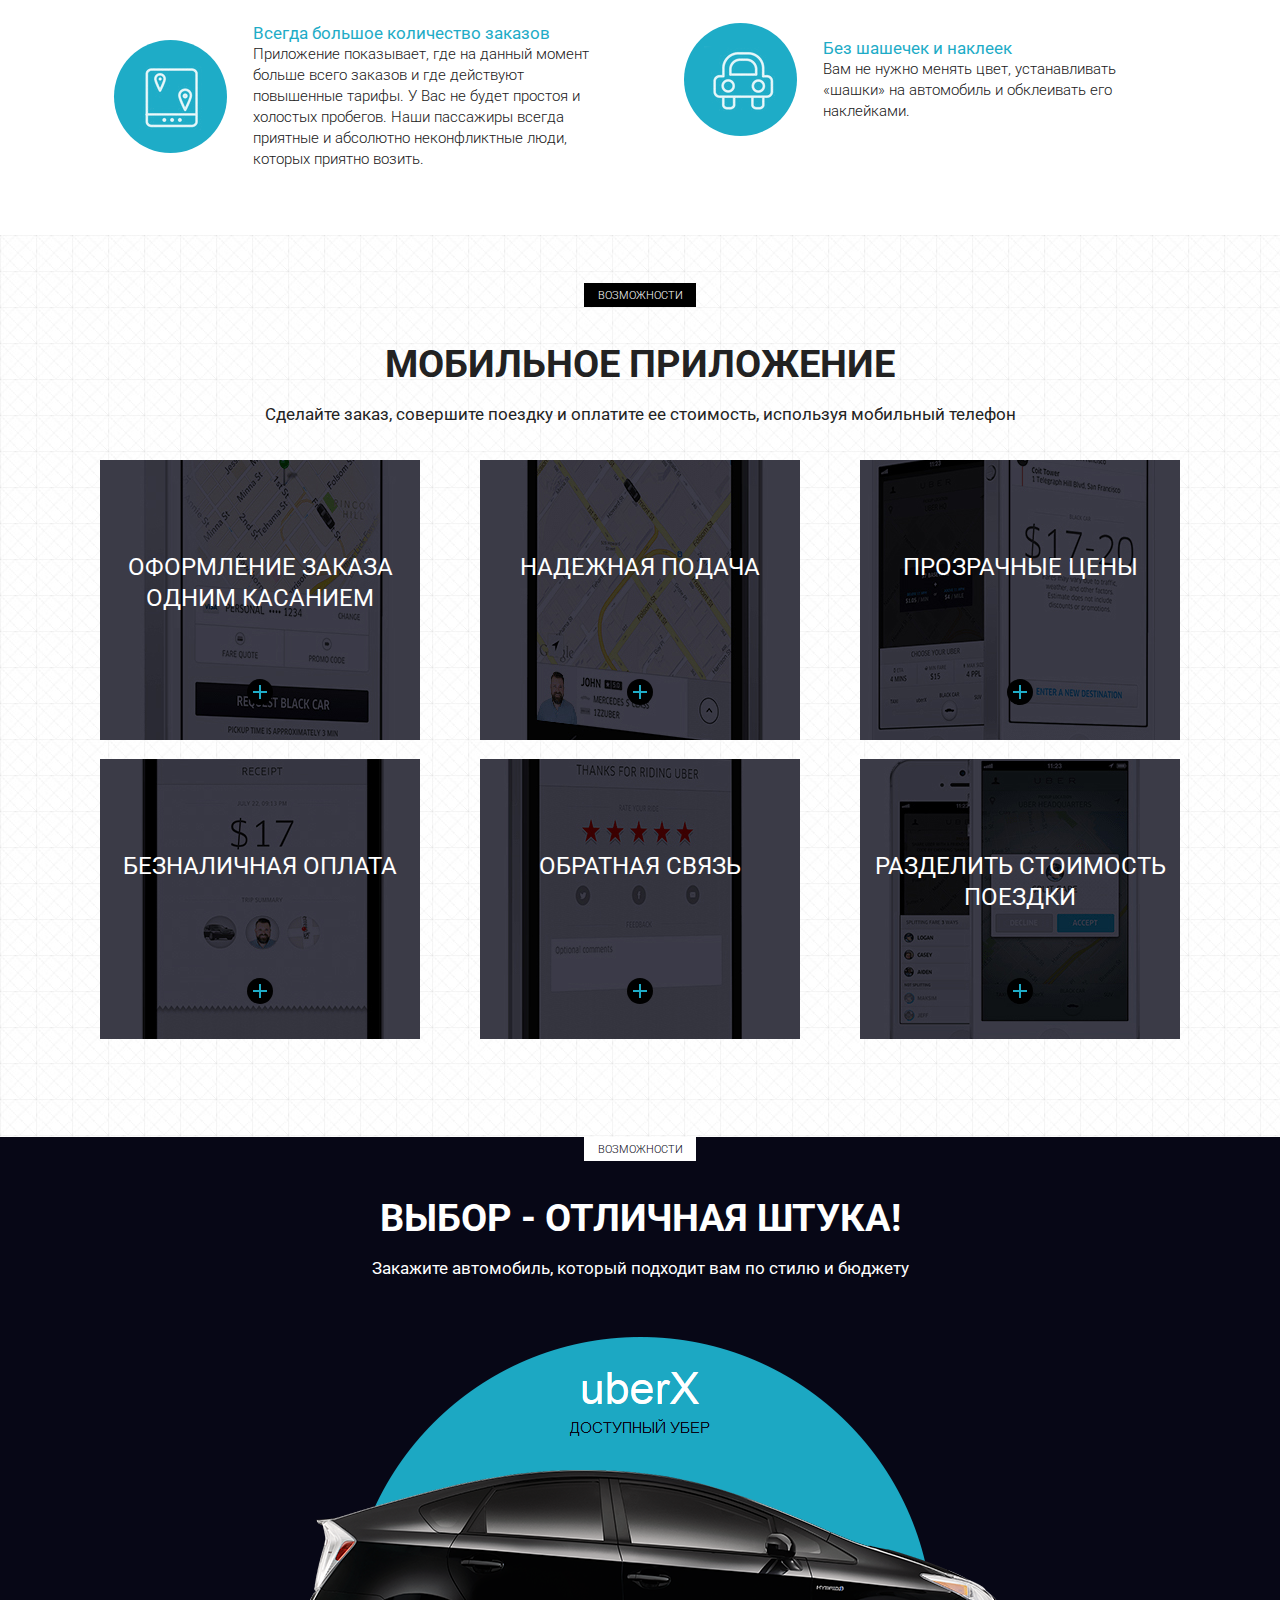
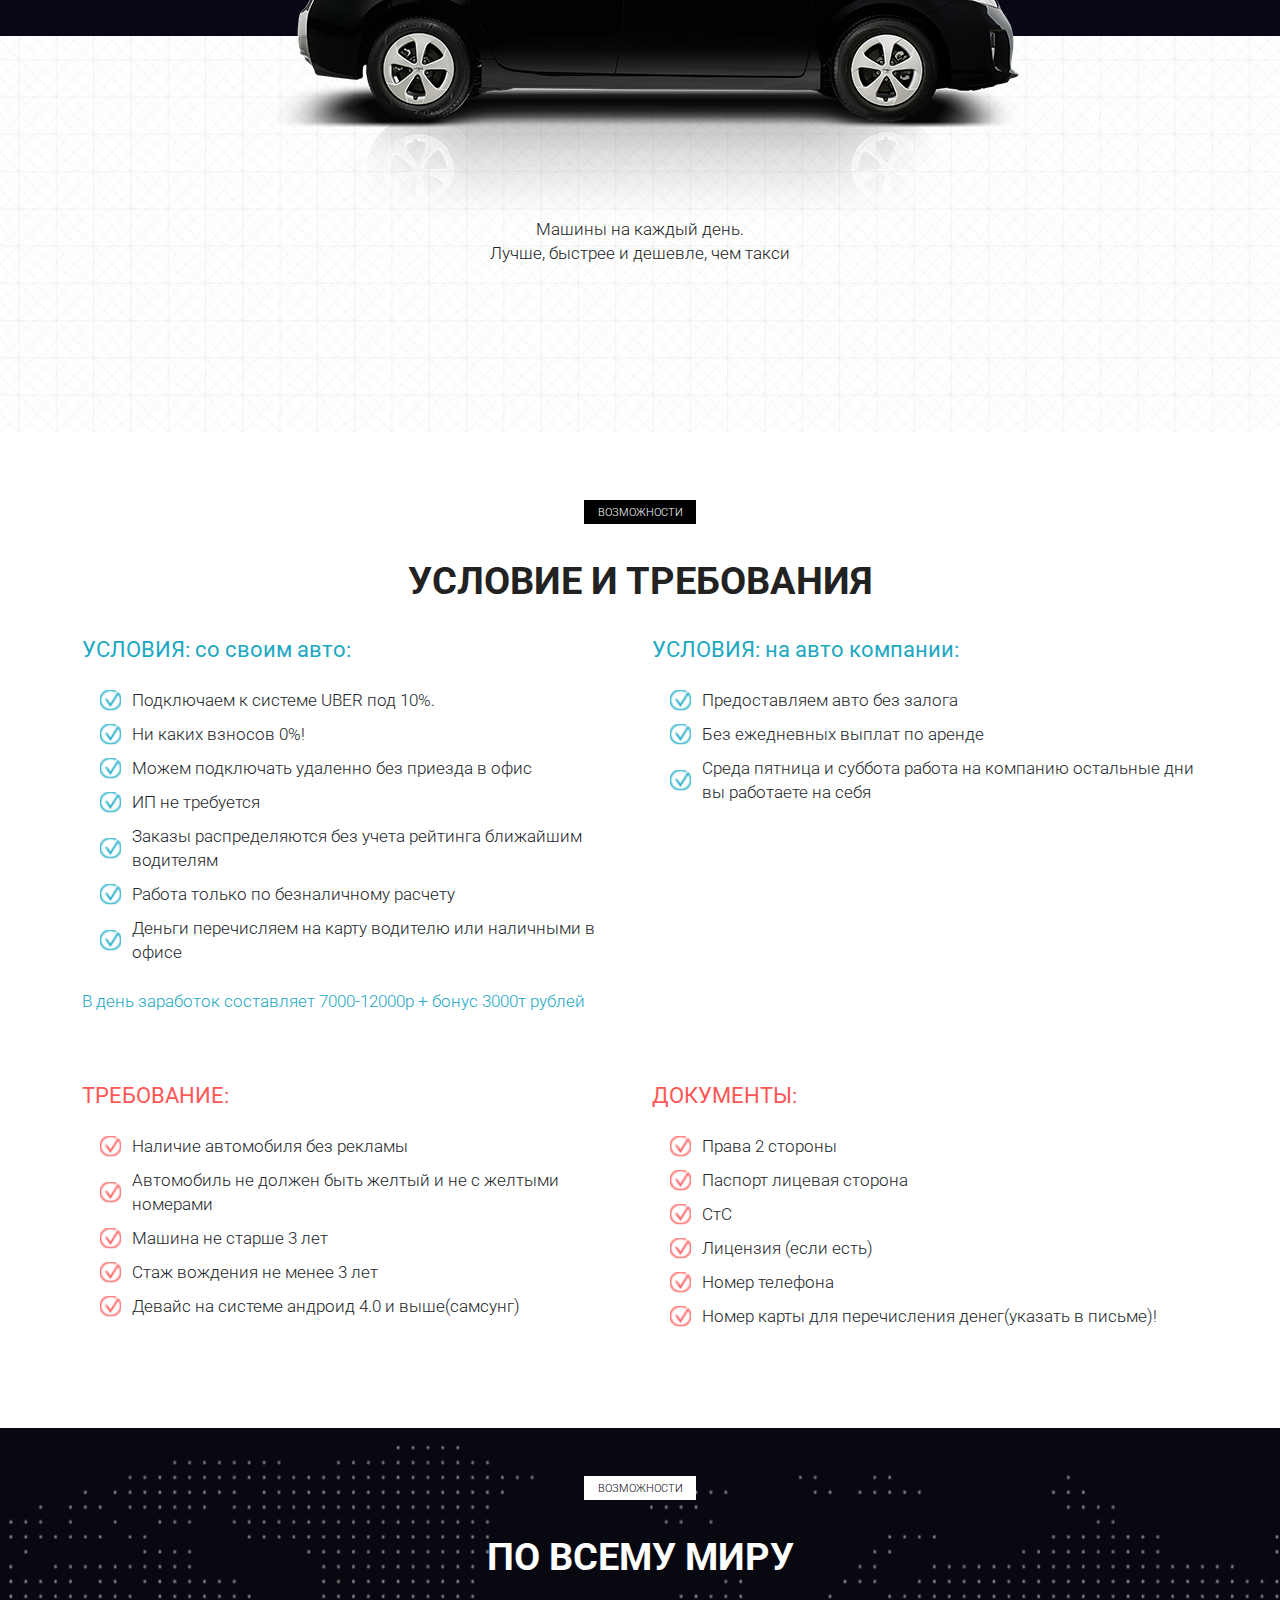
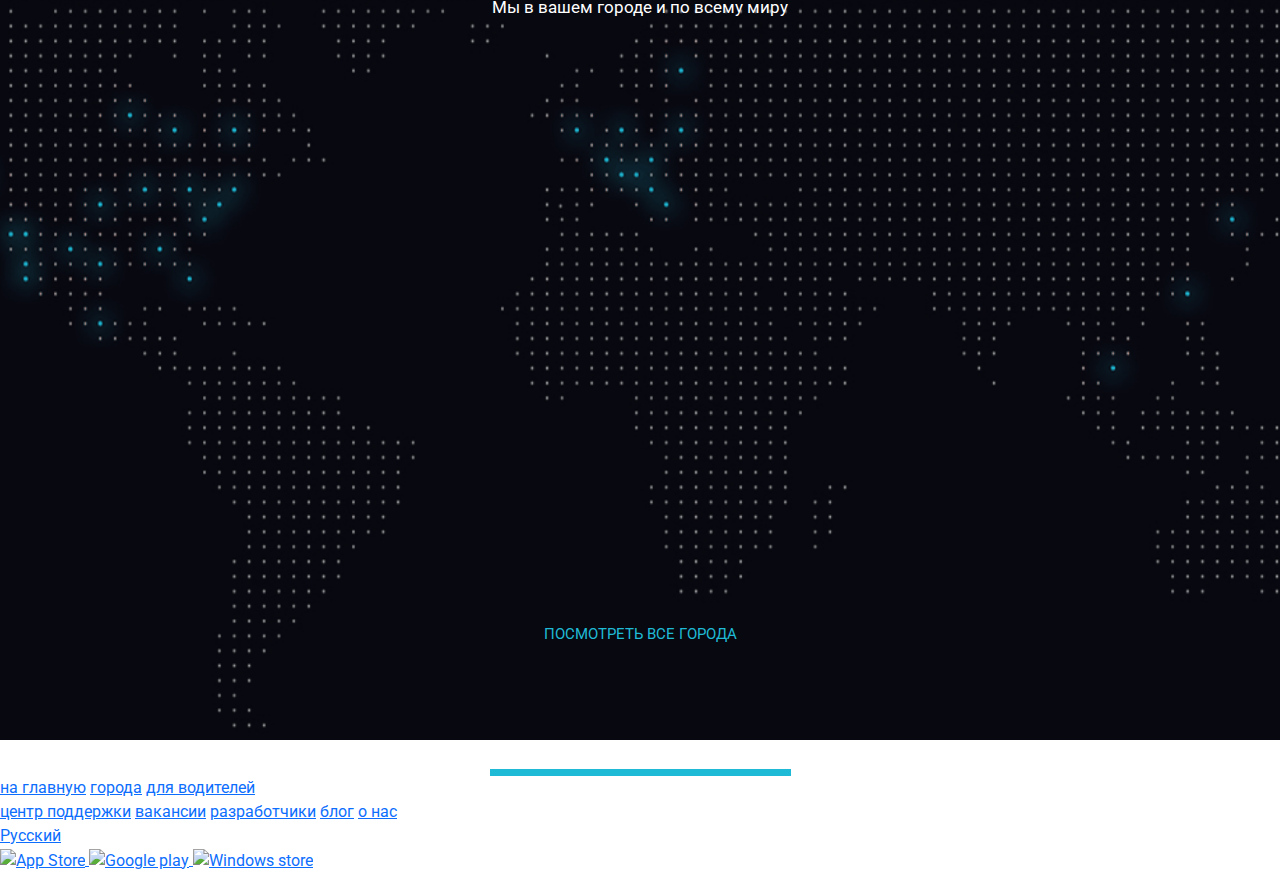
==== commit 721ddceb: "footer html add" ====
--- a/src/index.html
+++ b/src/index.html
@@ -304,6 +304,54 @@
 	</section>
 	<footer>
 		<div class="footer_divider"></div>
+		<div class="footer_wrapper">
+			<div class="footer_social">
+				<a href="#" class="footer_social_item">
+					<i class="fab fa-facebook-f">
+					</i>
+				</a>
+				<a href="#" class="footer_social_item">
+					<i class="fab fa-twitter">
+					</i>
+				</a>
+				<a href="#" class="footer_social_item">
+					<i class="fab fa-linkedin">
+					</i>
+				</a>
+				<a href="#" class="footer_social_item">
+					<i class="fab fa-instagram">
+					</i>
+				</a>
+			</div>
+		</div>
+		<div class="footer_links">
+			<div class="footer_links_main">
+				<a href="#">на главную</a>
+				<a href="#">города</a>
+				<a href="#">для водителей</a>
+			</div>
+			<div class="footer_links_sub">
+				<a href="#">центр поддержки</a>
+				<a href="#">вакансии</a>
+				<a href="#">разработчики</a>
+				<a href="#">блог</a>
+				<a href="#">о нас</a>
+			</div>
+			<a href="#" class="footer_links_lang">Русский</a>
+		</div>
+		<div>
+			<div class="footer_mobile">
+				<a href="#">
+					<img src="img/app_store.png" alt="App Store">
+				</a>
+				<a href="#">
+					<img src="img/google_play.png" alt="Google play">
+				</a>
+				<a href="#">
+					<img src="img/windows_store.png" alt="Windows store">
+				</a>
+			</div>
+		</div>
 	</footer>
 </body>
 </html>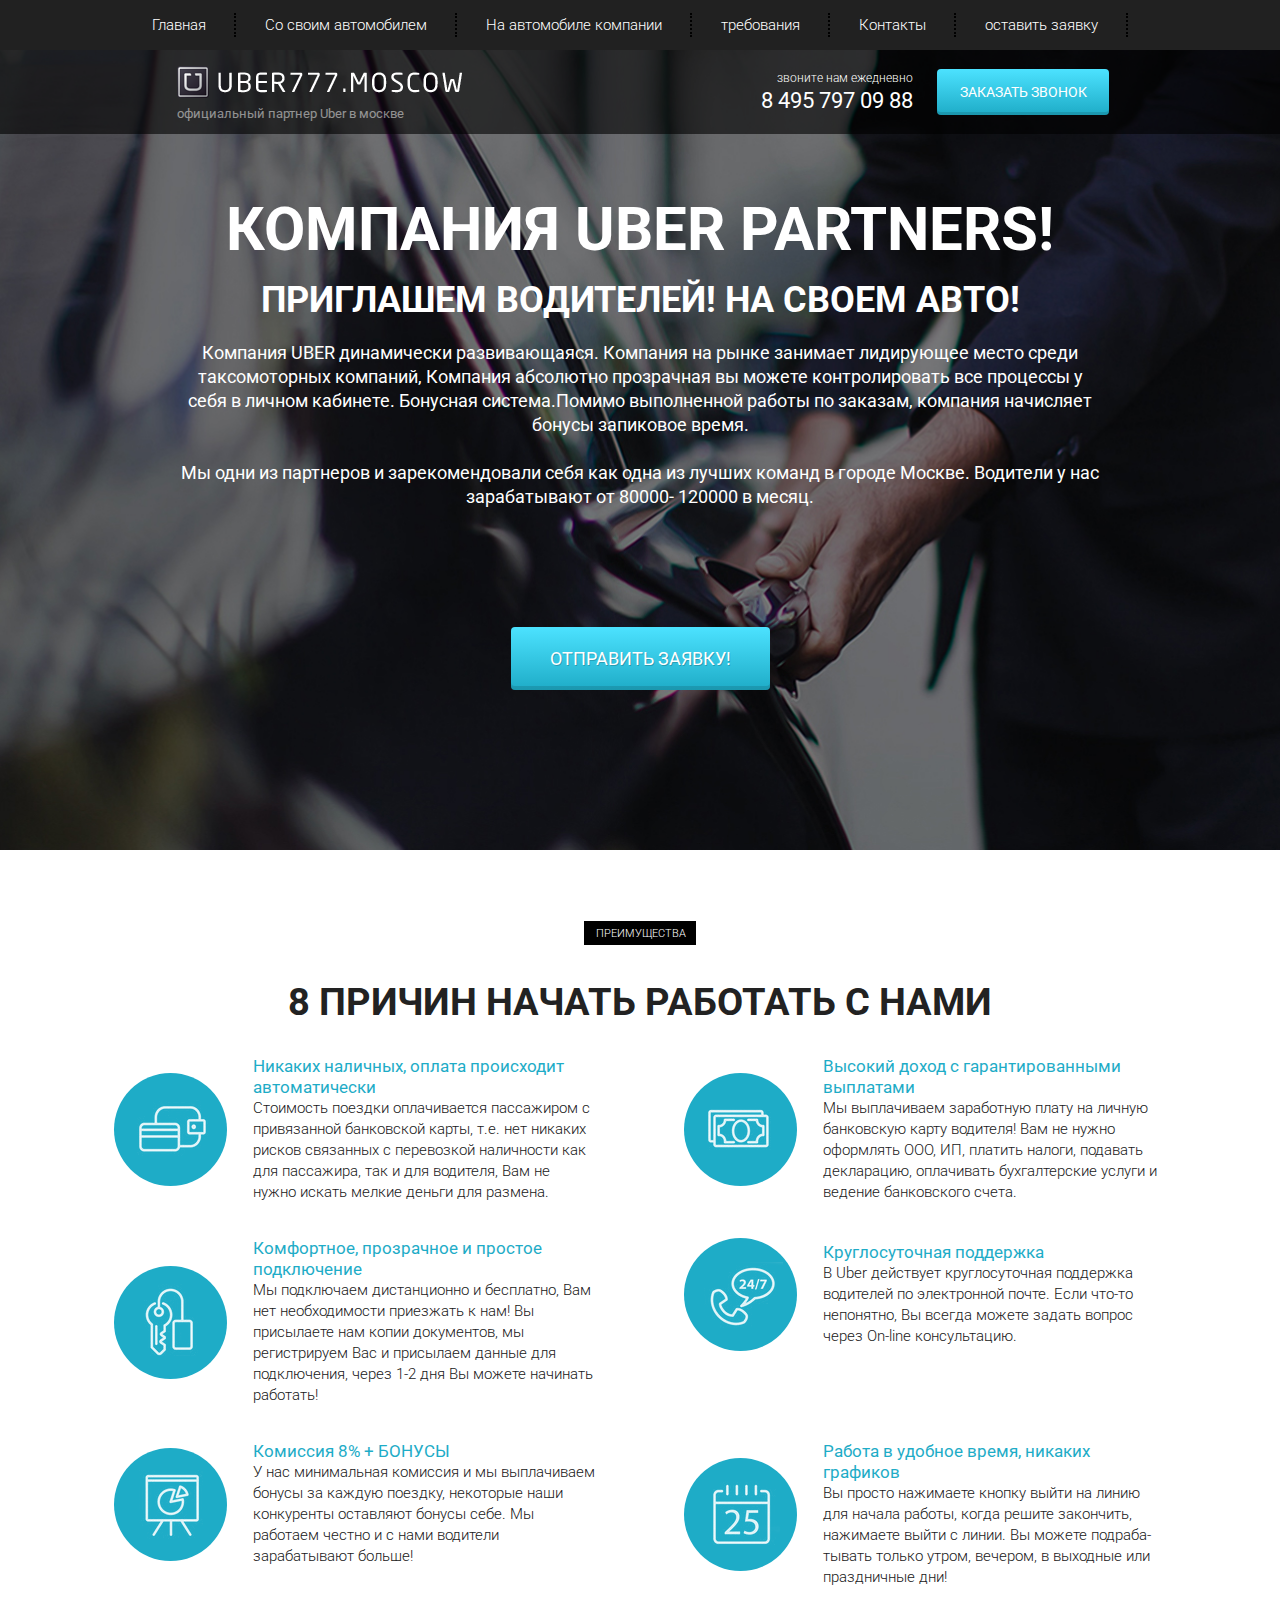
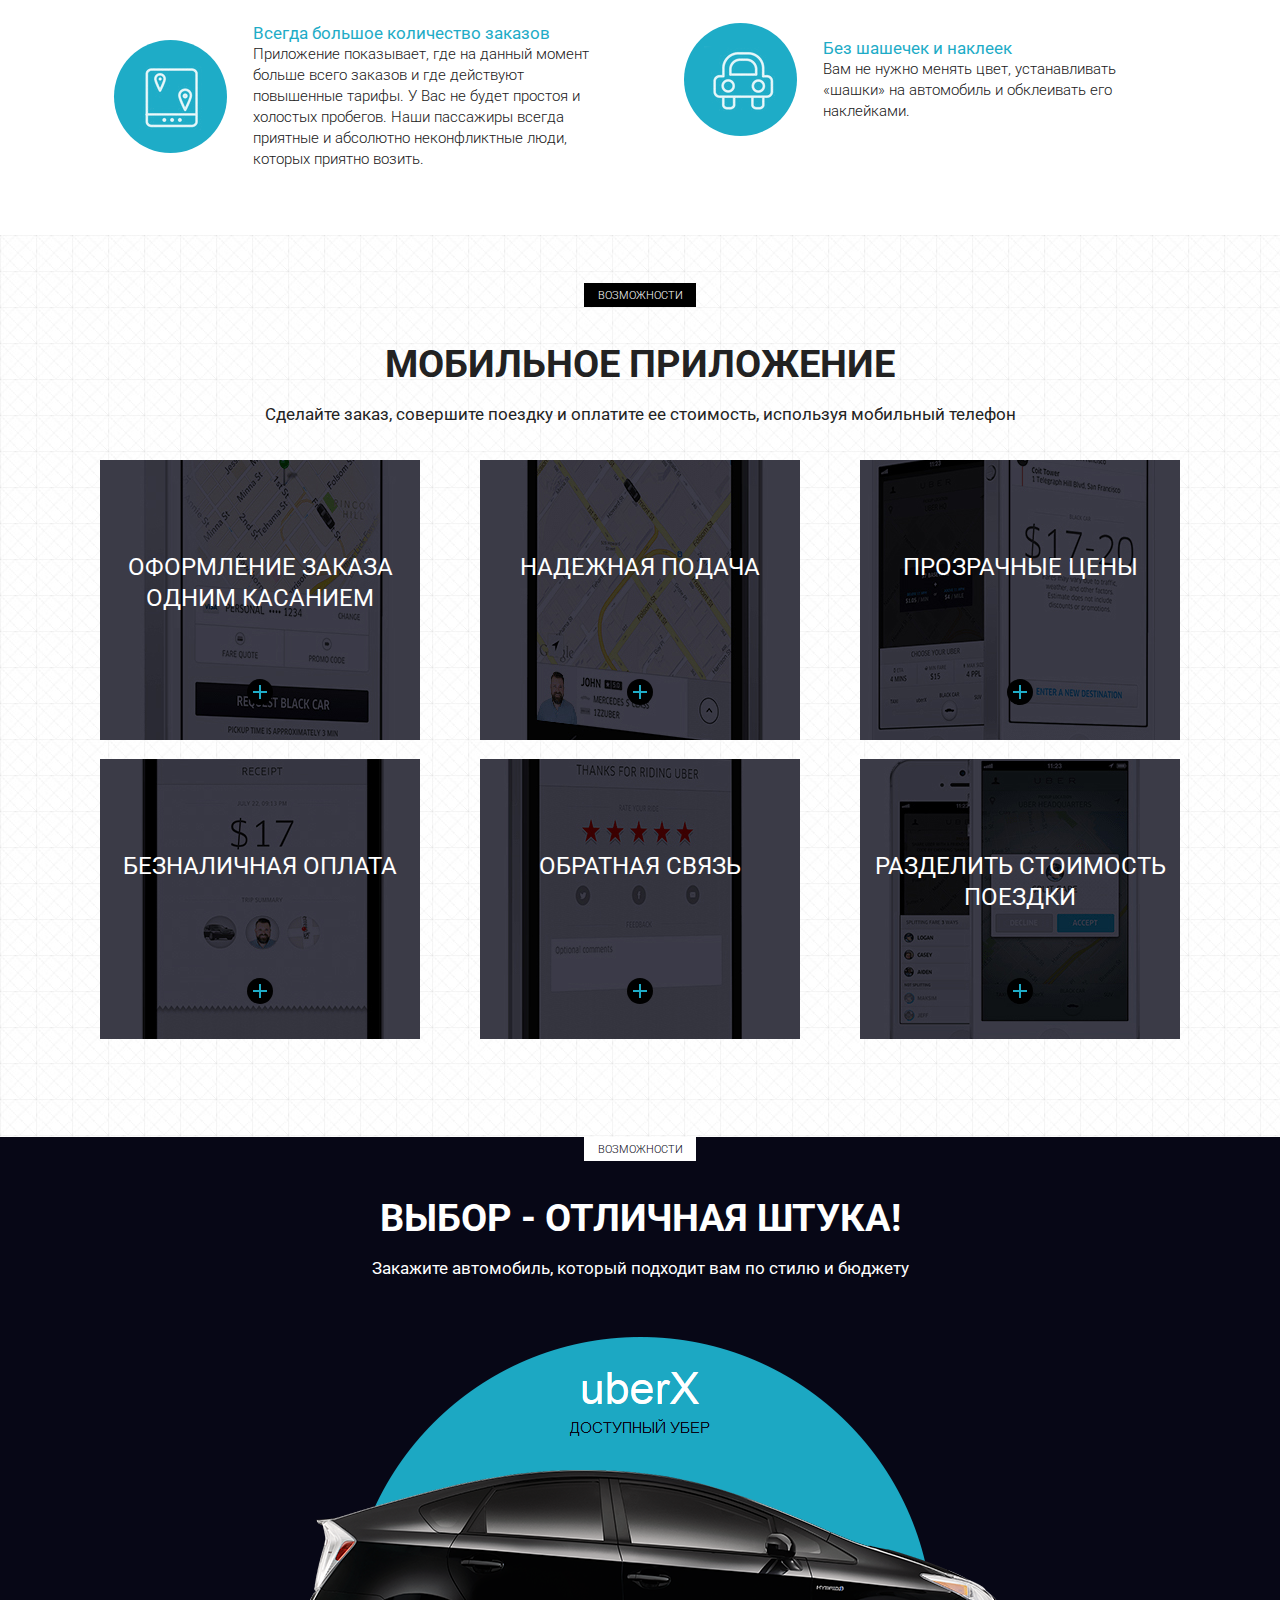
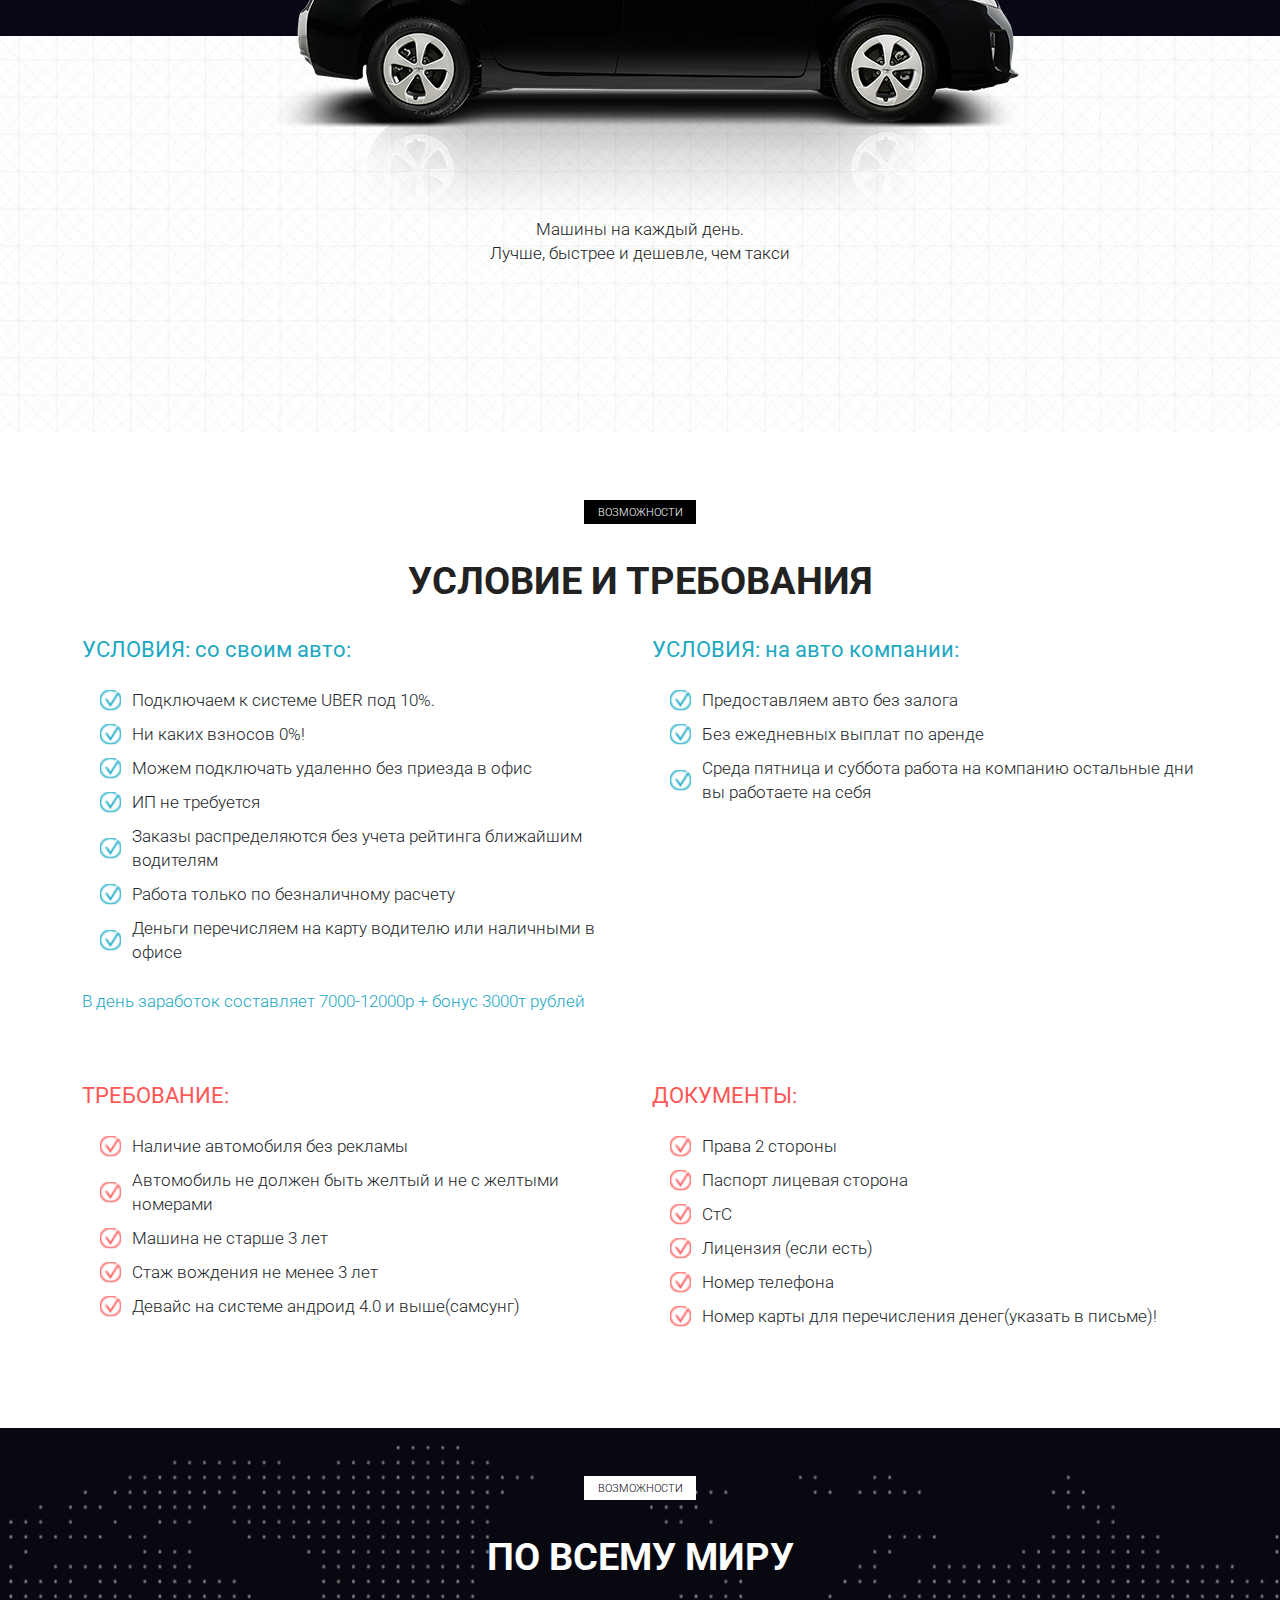
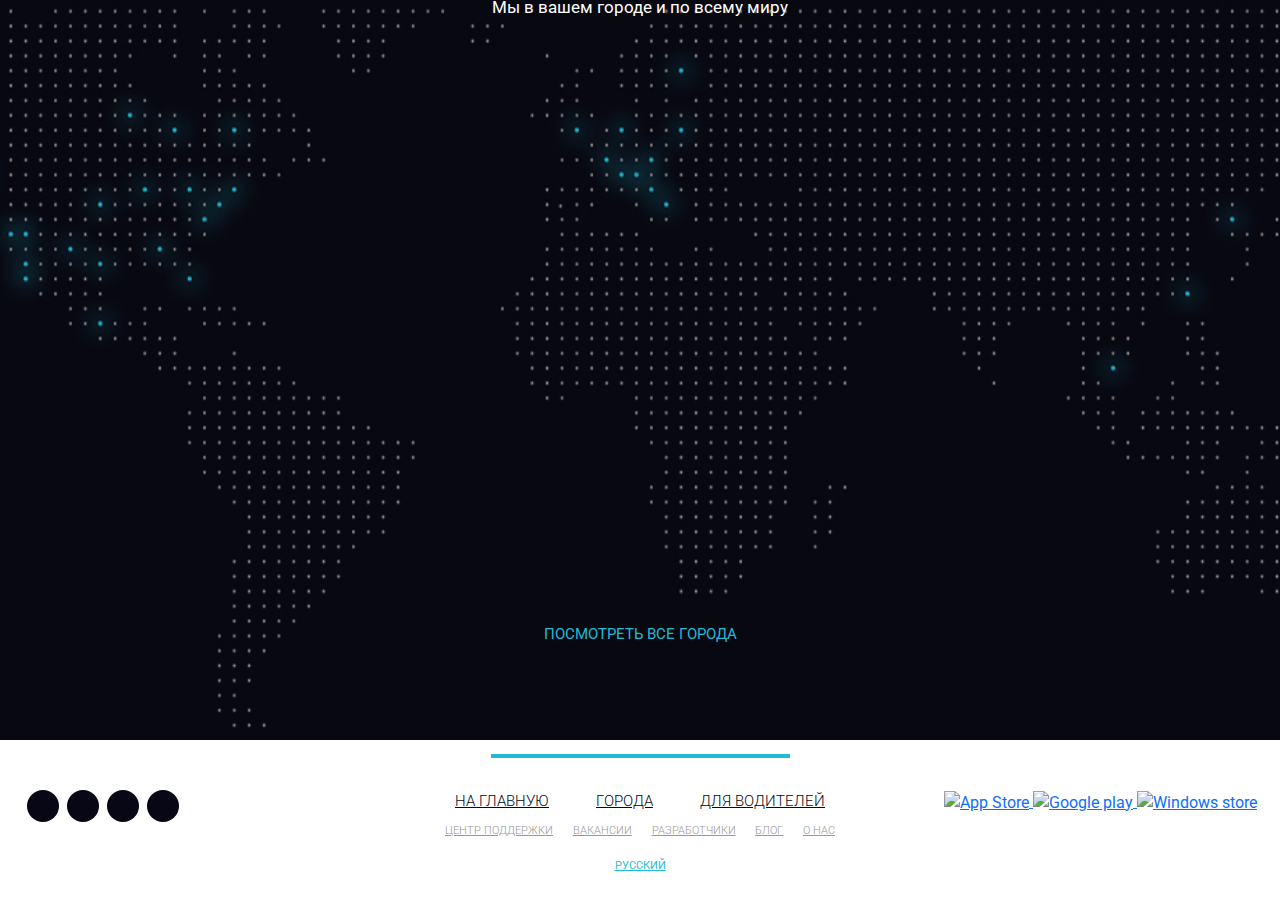
==== commit 6105dfe6: "aa" ====
--- a/src/index.html
+++ b/src/index.html
@@ -7,6 +7,7 @@
 	<title>Uber</title>
 	<link rel="preconnect" href="https://fonts.googleapis.com"> 
 	<link rel="preconnect" href="https://fonts.gstatic.com" crossorigin> 
+	<link rel="stylesheet" href="https://use.fontawesome.com/releases/v5.8.2/css/all.css" integrity="sha384-oS3vJWv+0UjzBfQzYUhtDYW+Pj2yciDJxpsK1OYPAYjqT085Qq/1cq5FLXAZQ7Ay" crossorigin="anonymous">
 	<link href="https://fonts.googleapis.com/css?family=Roboto:300,400,700&amp;subset=cyrillic-ext" rel="stylesheet">
 	<link rel="stylesheet" href="css/bootstrap-reboot.min.css">
 	<link rel="stylesheet" href="css/bootstrap-grid.min.css">
@@ -303,55 +304,56 @@
 		</div>
 	</section>
 	<footer>
-		<div class="footer_divider"></div>
-		<div class="footer_wrapper">
-			<div class="footer_social">
-				<a href="#" class="footer_social_item">
-					<i class="fab fa-facebook-f">
-					</i>
-				</a>
-				<a href="#" class="footer_social_item">
-					<i class="fab fa-twitter">
-					</i>
-				</a>
-				<a href="#" class="footer_social_item">
-					<i class="fab fa-linkedin">
-					</i>
-				</a>
-				<a href="#" class="footer_social_item">
-					<i class="fab fa-instagram">
-					</i>
-				</a>
-			</div>
-		</div>
-		<div class="footer_links">
-			<div class="footer_links_main">
-				<a href="#">на главную</a>
-				<a href="#">города</a>
-				<a href="#">для водителей</a>
-			</div>
-			<div class="footer_links_sub">
-				<a href="#">центр поддержки</a>
-				<a href="#">вакансии</a>
-				<a href="#">разработчики</a>
-				<a href="#">блог</a>
-				<a href="#">о нас</a>
-			</div>
-			<a href="#" class="footer_links_lang">Русский</a>
-		</div>
-		<div>
-			<div class="footer_mobile">
-				<a href="#">
-					<img src="img/app_store.png" alt="App Store">
-				</a>
-				<a href="#">
-					<img src="img/google_play.png" alt="Google play">
-				</a>
-				<a href="#">
-					<img src="img/windows_store.png" alt="Windows store">
-				</a>
-			</div>
-		</div>
-	</footer>
+        <div class="footer_divider"></div>
+        <div class="footer_wrapper">
+            <!-- Если не оборачивать каждый блок в обертку - получится криво -->
+            <div>
+                <div class="footer_social">
+                    <a href="#" class="footer_social_item">
+                        <i class="fab fa-facebook-f"></i>
+                    </a>
+                    <a href="#" class="footer_social_item">
+                        <i class="fab fa-twitter"></i>
+                    </a>
+                    <a href="#" class="footer_social_item">
+                        <i class="fab fa-linkedin"></i>
+                    </a>
+                    <a href="#" class="footer_social_item">
+                        <i class="fab fa-instagram"></i>
+                    </a>
+                </div>
+            </div>
+            <div>
+                <div class="footer_links">
+                    <div class="footer_links_main">
+                        <a href="#">на главную</a>
+                        <a href="#">города</a>
+                        <a href="#">для водителей</a>
+                    </div>
+                    <div class="footer_links_sub">
+                        <a href="#">центр поддержки</a>
+                        <a href="#">вакансии</a>
+                        <a href="#">разработчики</a>
+                        <a href="#">блог</a>
+                        <a href="#">о нас</a>
+                    </div>
+                    <a href="#" class="footer_links_lang">Русский</a>
+                </div>
+            </div>
+            <div>
+                <div class="footer_mobile">
+                    <a href="#">
+                        <img src="img/app_store.png" alt="App Store">
+                    </a>
+                    <a href="#">
+                        <img src="img/google_play.png" alt="Google play">
+                    </a>
+                    <a href="#">
+                        <img src="img/windows_store.png" alt="Windows store">
+                    </a>
+                </div>
+            </div>
+        </div>
+    </footer>
 </body>
 </html>--- a/src/css/style.min.css
+++ b/src/css/style.min.css
@@ -1,2 +1,2 @@
-*{font-family:'Roboto', sans-serif}header{position:relative;height:50px}nav{position:fixed;width:100%;height:50px;background-color:#212121;z-index:5}.menu{display:-webkit-box;display:-ms-flexbox;display:flex;-webkit-box-pack:justify;-ms-flex-pack:justify;justify-content:space-between;padding:13px 70px;margin:0;list-style-type:none}.menu .menu_link{color:#ffffff;font-size:15px;font-weight:300;text-decoration:none}.menu .menu_item{border-right:2px dotted black;padding-right:28px}.subheader{position:absolute;width:100%;top:50px;height:84px;background-color:rgba(0,0,0,0.6)}.subheader .subheader_logo{display:block;max-width:100%;margin-top:16px}.subheader .subheader_official{color:#ffffff;opacity:0.5;font-size:13px;font-weight:400;margin-top:6px}.subheader .subheader_call{color:#ffffff;font-size:12px;font-weight:300;margin-top:19px;text-align:right}.subheader .subheader_phone{display:block;margin-top:8px;color:#ffffff;font-size:22px;font-weight:400;text-transform:uppercase;text-align:right;line-height:12px;text-decoration:none}.subheader .subheader_btn{margin-top:19px;width:172px;height:46px;-webkit-box-shadow:inset 0 -3px 0 rgba(0,0,0,0.12);box-shadow:inset 0 -3px 0 rgba(0,0,0,0.12);border:none;border-radius:4px;background-image:-webkit-gradient(linear, left bottom, left top, from(#1eacc7), to(#4ce2ff));background-image:linear-gradient(to top, #1eacc7 0%, #4ce2ff 100%);color:#ffffff;font-size:14px;font-weight:400;text-transform:uppercase}.subheader .subheader_btn:hover{background-image:none;background-color:#1eacc7}.title{position:relative;margin-bottom:0;margin-top:38px;color:#222222;font-size:38px;line-height:38px;font-weight:700;text-transform:uppercase;text-align:center;z-index:2}.title_white{color:#ffffff}.subtitle{position:relative;margin-top:19px;color:#222222;font-size:17px;font-weight:400;text-align:center;z-index:2}.subtitle_white{color:#ffffff}.label{position:relative;margin:0 auto;height:24px;width:112px;padding:5px 12px;background-color:#000000;color:#ffffff;font-size:11px;font-weight:300;text-transform:uppercase;text-align:center;z-index:2}.label_white{background-color:#ffffff;color:#070716}.promo{min-height:800px;background:url(../img/uber_bg.jpg) center center/cover no-repeat;padding:150px 0 135px 0}.promo .promo_header{color:#ffffff;font-weight:700;text-transform:uppercase;font-size:60px;line-height:60px;margin:0;text-align:center}.promo .promo_subheader{color:#ffffff;font-weight:700;text-transform:uppercase;font-size:36px;line-height:36px;margin:0;margin-top:22px;text-align:center}.promo .promo_descr{color:#ffffff;font-size:18px;font-weight:400;line-height:24px;text-align:center;margin-top:23px}.promo .promo_btn{display:block;margin:118px auto 0 auto;width:259px;height:63px;border:none;border-radius:4px;-webkit-box-shadow:inset 0 -4px 0 rgba(0,0,0,0.12);box-shadow:inset 0 -4px 0 rgba(0,0,0,0.12);background-image:-webkit-gradient(linear, left bottom, left top, from(#1eacc7), to(#4ce2ff));background-image:linear-gradient(to top, #1eacc7 0%, #4ce2ff 100%);text-shadow:1px 1px 0 rgba(0,0,0,0.21);color:#ffffff;font-size:18px;font-weight:400;text-transform:uppercase}.promo .promo_btn:hover{background-image:none;background-color:#1eacc7}.work{padding:71px 0 65px 0}.work .work_divider{display:block;width:115px;height:27px;background:#000000;margin:0 auto;margin-top:20px}.work .work_divider .work_divider_descr{font-style:normal;font-weight:normal;font-size:11px;margin-top:5px;margin-left:2px;text-transform:uppercase;color:#FFFFFF;mix-blend-mode:normal}.work .work_header{font-style:normal;font-weight:bold;font-size:38px;line-height:48px;margin-top:60px;-webkit-box-align:center;-ms-flex-align:center;align-items:center;text-align:center;text-transform:uppercase;color:#222222}.work .work_item{display:-webkit-box;display:-ms-flexbox;display:flex;-webkit-box-pack:center;-ms-flex-pack:center;justify-content:center;-webkit-box-align:center;-ms-flex-align:center;align-items:center;margin-top:35px}.work .work_item .work_round{display:-webkit-box;display:-ms-flexbox;display:flex;-webkit-box-pack:center;-ms-flex-pack:center;justify-content:center;-webkit-box-align:center;-ms-flex-align:center;align-items:center;margin-right:26px;width:113px;height:113px;background-color:#1eacc7;border-radius:100%}.work .work_item .work_descr{width:343px}.work .work_item .work_descr .work_subtitile{line-height:21px;color:#1eacc7;font-size:17px;font-weight:400}.work .work_item .work_descr .work_text{color:#202020;font-size:15px;font-weight:300;line-height:21px}.mobile{min-height:864px;padding:48px 0 79px 0;background:url("../img/mobile_bg.jpg")}.mobile .row{margin-top:32px}.mobile_item{position:relative;width:320px;height:280px;margin:0 auto;margin-bottom:19px;padding-top:92px}.mobile_item_1{background:url("../img/mobileApp/1.jpg") center center/cover no-repeat}.mobile_item_2{background:url("../img/mobileApp/2.jpg") center center/cover no-repeat}.mobile_item_3{background:url("../img/mobileApp/3.jpg") center center/cover no-repeat}.mobile_item_4{background:url("../img/mobileApp/4.jpg") center center/cover no-repeat}.mobile_item_5{background:url("../img/mobileApp/5.jpg") center center/cover no-repeat}.mobile_item_6{background:url("../img/mobileApp/6.jpg") center center/cover no-repeat}.mobile_item_subtitle{color:#ffffff;font-size:24px;font-weight:400;line-height:31px;text-transform:uppercase;text-align:center}.mobile_item_plus{display:-webkit-box;display:-ms-flexbox;display:flex;-webkit-box-pack:center;-ms-flex-pack:center;justify-content:center;-webkit-box-align:center;-ms-flex-align:center;align-items:center;position:absolute;bottom:35px;left:50%;-webkit-transform:translateX(-50%);transform:translateX(-50%);width:26px;height:26px;background-color:#000000;margin:0 auto;border-radius:100%;cursor:pointer}.mobile_item_plus:before{content:'';display:block;width:14px;height:2px;background-color:#1eacc7;-webkit-transition:0.3s all;transition:0.3s all}.mobile_item_plus:after{content:'';display:block;position:absolute;left:50%;-webkit-transform:translateX(-50%);transform:translateX(-50%);width:2px;height:14px;background-color:#1eacc7;-webkit-transition:0.3s all;transition:0.3s all}.mobile_item_plus:hover:before,.mobile_item_plus:hover:after{background-color:#ff5656}.car{position:relative;min-height:895px;padding:0 0 138px 0;background:url("../img/mobile_bg.jpg") center center/cover no-repeat}.car_img{position:relative;display:block;margin:56px auto 0 auto;z-index:2}.car_text{font-weight:300;font-size:17px;line-height:24px;text-align:center;color:#222222}.car .black{position:absolute;position-top:0;left:0;height:499px;width:100%;background-color:#070716;z-index:1}.reqiure{padding:68px 0 84px 0}.reqiure_block{margin:33px 0}.reqiure_block_nmb{margin-bottom:0px}.reqiure_title{color:#1ca8c3;font-size:22px;font-weight:400}.reqiure_list{list-style-type:none;padding-left:50px;margin-top:22px}.reqiure_list li{position:relative;font-size:17px;font-weight:300;line-height:24px;margin-bottom:10px}.reqiure_list li:before{content:'';display:block;position:absolute;left:-32px;top:50%;-webkit-transform:translateY(-50%);transform:translateY(-50%);width:21px;height:21px;background:url("../icons/check_blue.svg") center center/cover no-repeat}.reqiure_descr{margin-top:25px;font-size:17px;font-weight:300;line-height:24px;color:#1ca8c3}.reqiure .warning .reqiure_title{color:#ff5656}.reqiure .warning .reqiure_list li:before{background:url("../icons/check_red.svg") center center/cover no-repeat}.world{position:relative;padding:48px 0 22px 0;min-height:716px;background:url("../img/world_bg.jpg") center center/cover no-repeat}.world_link{display:block;margin:580px 0 50px 0;font-style:normal;font-weight:normal;font-size:15px;line-height:68px;-webkit-box-align:center;-ms-flex-align:center;align-items:center;text-align:center;text-transform:uppercase;text-decoration:none;color:#1FBAD6}footer{padding:11px 0 9px 0;min-height:155px}footer .footer_divider{display:block;width:301px;height:7px;background:#1FBAD6;margin:0 auto;margin-top:18px}
+*{font-family:'Roboto', sans-serif}header{position:relative;height:50px}nav{position:fixed;width:100%;height:50px;background-color:#212121;z-index:5}.menu{display:-webkit-box;display:-ms-flexbox;display:flex;-webkit-box-pack:justify;-ms-flex-pack:justify;justify-content:space-between;padding:13px 70px;margin:0;list-style-type:none}.menu .menu_link{color:#ffffff;font-size:15px;font-weight:300;text-decoration:none}.menu .menu_item{border-right:2px dotted black;padding-right:28px}.subheader{position:absolute;width:100%;top:50px;height:84px;background-color:rgba(0,0,0,0.6)}.subheader .subheader_logo{display:block;max-width:100%;margin-top:16px}.subheader .subheader_official{color:#ffffff;opacity:0.5;font-size:13px;font-weight:400;margin-top:6px}.subheader .subheader_call{color:#ffffff;font-size:12px;font-weight:300;margin-top:19px;text-align:right}.subheader .subheader_phone{display:block;margin-top:8px;color:#ffffff;font-size:22px;font-weight:400;text-transform:uppercase;text-align:right;line-height:12px;text-decoration:none}.subheader .subheader_btn{margin-top:19px;width:172px;height:46px;-webkit-box-shadow:inset 0 -3px 0 rgba(0,0,0,0.12);box-shadow:inset 0 -3px 0 rgba(0,0,0,0.12);border:none;border-radius:4px;background-image:-webkit-gradient(linear, left bottom, left top, from(#1eacc7), to(#4ce2ff));background-image:linear-gradient(to top, #1eacc7 0%, #4ce2ff 100%);color:#ffffff;font-size:14px;font-weight:400;text-transform:uppercase}.subheader .subheader_btn:hover{background-image:none;background-color:#1eacc7}.title{position:relative;margin-bottom:0;margin-top:38px;color:#222222;font-size:38px;line-height:38px;font-weight:700;text-transform:uppercase;text-align:center;z-index:2}.title_white{color:#ffffff}.subtitle{position:relative;margin-top:19px;color:#222222;font-size:17px;font-weight:400;text-align:center;z-index:2}.subtitle_white{color:#ffffff}.label{position:relative;margin:0 auto;height:24px;width:112px;padding:5px 12px;background-color:#000000;color:#ffffff;font-size:11px;font-weight:300;text-transform:uppercase;text-align:center;z-index:2}.label_white{background-color:#ffffff;color:#070716}.promo{min-height:800px;background:url(../img/uber_bg.jpg) center center/cover no-repeat;padding:150px 0 135px 0}.promo .promo_header{color:#ffffff;font-weight:700;text-transform:uppercase;font-size:60px;line-height:60px;margin:0;text-align:center}.promo .promo_subheader{color:#ffffff;font-weight:700;text-transform:uppercase;font-size:36px;line-height:36px;margin:0;margin-top:22px;text-align:center}.promo .promo_descr{color:#ffffff;font-size:18px;font-weight:400;line-height:24px;text-align:center;margin-top:23px}.promo .promo_btn{display:block;margin:118px auto 0 auto;width:259px;height:63px;border:none;border-radius:4px;-webkit-box-shadow:inset 0 -4px 0 rgba(0,0,0,0.12);box-shadow:inset 0 -4px 0 rgba(0,0,0,0.12);background-image:-webkit-gradient(linear, left bottom, left top, from(#1eacc7), to(#4ce2ff));background-image:linear-gradient(to top, #1eacc7 0%, #4ce2ff 100%);text-shadow:1px 1px 0 rgba(0,0,0,0.21);color:#ffffff;font-size:18px;font-weight:400;text-transform:uppercase}.promo .promo_btn:hover{background-image:none;background-color:#1eacc7}.work{padding:71px 0 65px 0}.work .work_divider{display:block;width:115px;height:27px;background:#000000;margin:0 auto;margin-top:20px}.work .work_divider .work_divider_descr{font-style:normal;font-weight:normal;font-size:11px;margin-top:5px;margin-left:2px;text-transform:uppercase;color:#FFFFFF;mix-blend-mode:normal}.work .work_header{font-style:normal;font-weight:bold;font-size:38px;line-height:48px;margin-top:60px;-webkit-box-align:center;-ms-flex-align:center;align-items:center;text-align:center;text-transform:uppercase;color:#222222}.work .work_item{display:-webkit-box;display:-ms-flexbox;display:flex;-webkit-box-pack:center;-ms-flex-pack:center;justify-content:center;-webkit-box-align:center;-ms-flex-align:center;align-items:center;margin-top:35px}.work .work_item .work_round{display:-webkit-box;display:-ms-flexbox;display:flex;-webkit-box-pack:center;-ms-flex-pack:center;justify-content:center;-webkit-box-align:center;-ms-flex-align:center;align-items:center;margin-right:26px;width:113px;height:113px;background-color:#1eacc7;border-radius:100%}.work .work_item .work_descr{width:343px}.work .work_item .work_descr .work_subtitile{line-height:21px;color:#1eacc7;font-size:17px;font-weight:400}.work .work_item .work_descr .work_text{color:#202020;font-size:15px;font-weight:300;line-height:21px}.mobile{min-height:864px;padding:48px 0 79px 0;background:url("../img/mobile_bg.jpg")}.mobile .row{margin-top:32px}.mobile_item{position:relative;width:320px;height:280px;margin:0 auto;margin-bottom:19px;padding-top:92px}.mobile_item_1{background:url("../img/mobileApp/1.jpg") center center/cover no-repeat}.mobile_item_2{background:url("../img/mobileApp/2.jpg") center center/cover no-repeat}.mobile_item_3{background:url("../img/mobileApp/3.jpg") center center/cover no-repeat}.mobile_item_4{background:url("../img/mobileApp/4.jpg") center center/cover no-repeat}.mobile_item_5{background:url("../img/mobileApp/5.jpg") center center/cover no-repeat}.mobile_item_6{background:url("../img/mobileApp/6.jpg") center center/cover no-repeat}.mobile_item_subtitle{color:#ffffff;font-size:24px;font-weight:400;line-height:31px;text-transform:uppercase;text-align:center}.mobile_item_plus{display:-webkit-box;display:-ms-flexbox;display:flex;-webkit-box-pack:center;-ms-flex-pack:center;justify-content:center;-webkit-box-align:center;-ms-flex-align:center;align-items:center;position:absolute;bottom:35px;left:50%;-webkit-transform:translateX(-50%);transform:translateX(-50%);width:26px;height:26px;background-color:#000000;margin:0 auto;border-radius:100%;cursor:pointer}.mobile_item_plus:before{content:'';display:block;width:14px;height:2px;background-color:#1eacc7;-webkit-transition:0.3s all;transition:0.3s all}.mobile_item_plus:after{content:'';display:block;position:absolute;left:50%;-webkit-transform:translateX(-50%);transform:translateX(-50%);width:2px;height:14px;background-color:#1eacc7;-webkit-transition:0.3s all;transition:0.3s all}.mobile_item_plus:hover:before,.mobile_item_plus:hover:after{background-color:#ff5656}.car{position:relative;min-height:895px;padding:0 0 138px 0;background:url("../img/mobile_bg.jpg") center center/cover no-repeat}.car_img{position:relative;display:block;margin:56px auto 0 auto;z-index:2}.car_text{font-weight:300;font-size:17px;line-height:24px;text-align:center;color:#222222}.car .black{position:absolute;position-top:0;left:0;height:499px;width:100%;background-color:#070716;z-index:1}.reqiure{padding:68px 0 84px 0}.reqiure_block{margin:33px 0}.reqiure_block_nmb{margin-bottom:0px}.reqiure_title{color:#1ca8c3;font-size:22px;font-weight:400}.reqiure_list{list-style-type:none;padding-left:50px;margin-top:22px}.reqiure_list li{position:relative;font-size:17px;font-weight:300;line-height:24px;margin-bottom:10px}.reqiure_list li:before{content:'';display:block;position:absolute;left:-32px;top:50%;-webkit-transform:translateY(-50%);transform:translateY(-50%);width:21px;height:21px;background:url("../icons/check_blue.svg") center center/cover no-repeat}.reqiure_descr{margin-top:25px;font-size:17px;font-weight:300;line-height:24px;color:#1ca8c3}.reqiure .warning .reqiure_title{color:#ff5656}.reqiure .warning .reqiure_list li:before{background:url("../icons/check_red.svg") center center/cover no-repeat}.world{position:relative;padding:48px 0 22px 0;min-height:716px;background:url("../img/world_bg.jpg") center center/cover no-repeat}.world_link{display:block;margin:580px 0 50px 0;font-style:normal;font-weight:normal;font-size:15px;line-height:68px;-webkit-box-align:center;-ms-flex-align:center;align-items:center;text-align:center;text-transform:uppercase;text-decoration:none;color:#1FBAD6}footer{padding:14px 23px 39px 23px}footer a:hover{text-decoration:none}.footer_divider{width:299px;height:4px;background-color:#1fbad6;margin:0 auto}.footer_wrapper{display:-webkit-box;display:-ms-flexbox;display:flex;-webkit-box-pack:justify;-ms-flex-pack:justify;justify-content:space-between;-webkit-box-align:start;-ms-flex-align:start;align-items:flex-start;padding-top:32px}.footer_wrapper>div{width:33%}.footer_wrapper>div:nth-child(3){display:-webkit-box;display:-ms-flexbox;display:flex;-webkit-box-pack:end;-ms-flex-pack:end;justify-content:flex-end}.footer_social{width:160px;display:-webkit-box;display:-ms-flexbox;display:flex;-webkit-box-pack:justify;-ms-flex-pack:justify;justify-content:space-between;justify-content-text-decoration:none}.footer_social_item{display:-webkit-box;display:-ms-flexbox;display:flex;-webkit-box-pack:center;-ms-flex-pack:center;justify-content:center;-webkit-box-align:center;-ms-flex-align:center;align-items:center;margin:0 4px;width:32px;height:32px;background-color:#070716;border-radius:100%;border-radius-text-decoration:none}.footer_social_item i{color:#fff}.footer_links{width:390px;margin:0 auto;margin-text-decoration:none}.footer_links_main{display:-webkit-box;display:-ms-flexbox;display:flex;-webkit-box-pack:justify;-ms-flex-pack:justify;justify-content:space-between;padding:0 10px}.footer_links_main a{color:#070716;font-size:15px;font-weight:300;text-transform:uppercase;text-transform-text-decoration:none}.footer_links_sub{display:-webkit-box;display:-ms-flexbox;display:flex;-webkit-box-pack:justify;-ms-flex-pack:justify;justify-content:space-between;margin-top:10px;margin-top-text-decoration:none}.footer_links_sub a{color:#999999;font-size:11px;font-weight:300;text-transform:uppercase}.footer_links_lang{display:block;margin:0 auto;color:#1fbad6;font-size:11px;font-weight:400;margin-top:19px;text-transform:uppercase;text-align:center;text-align-text-decoration:none}
 /*# sourceMappingURL=style.min.css.map */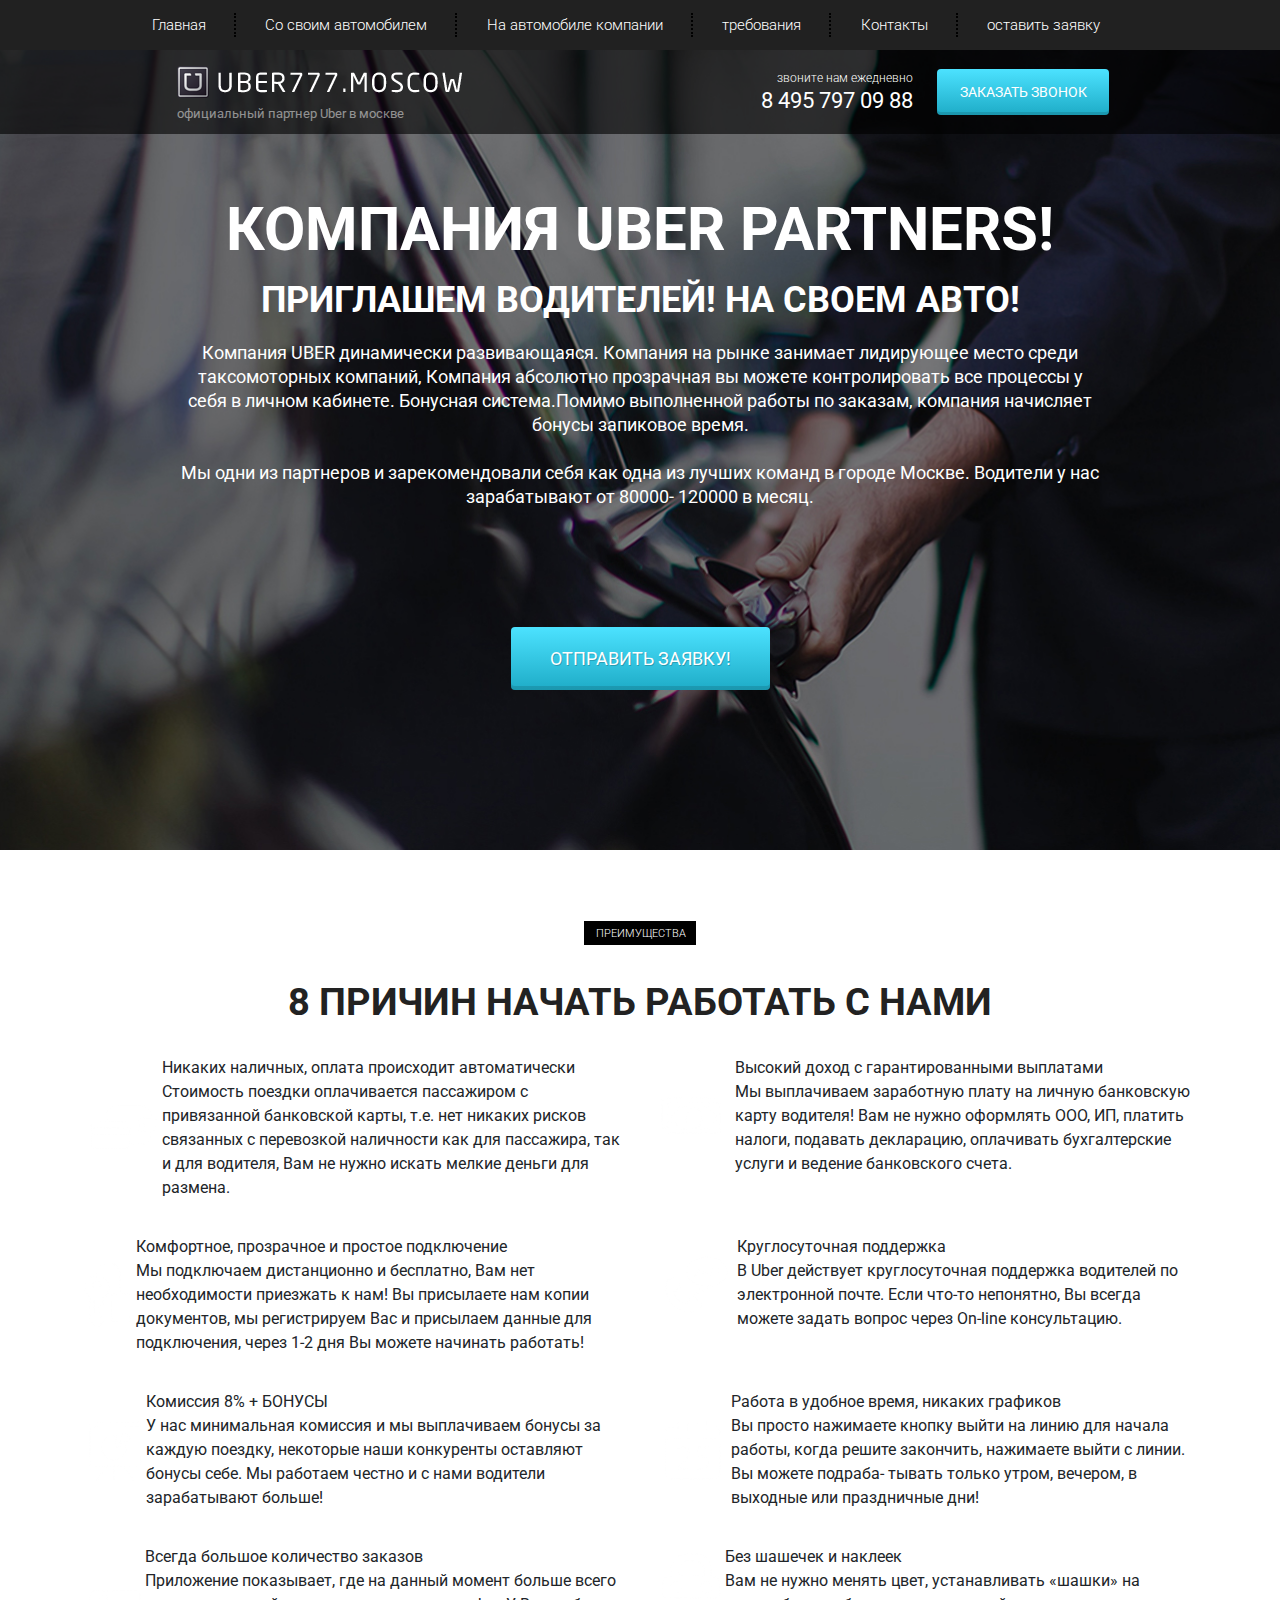
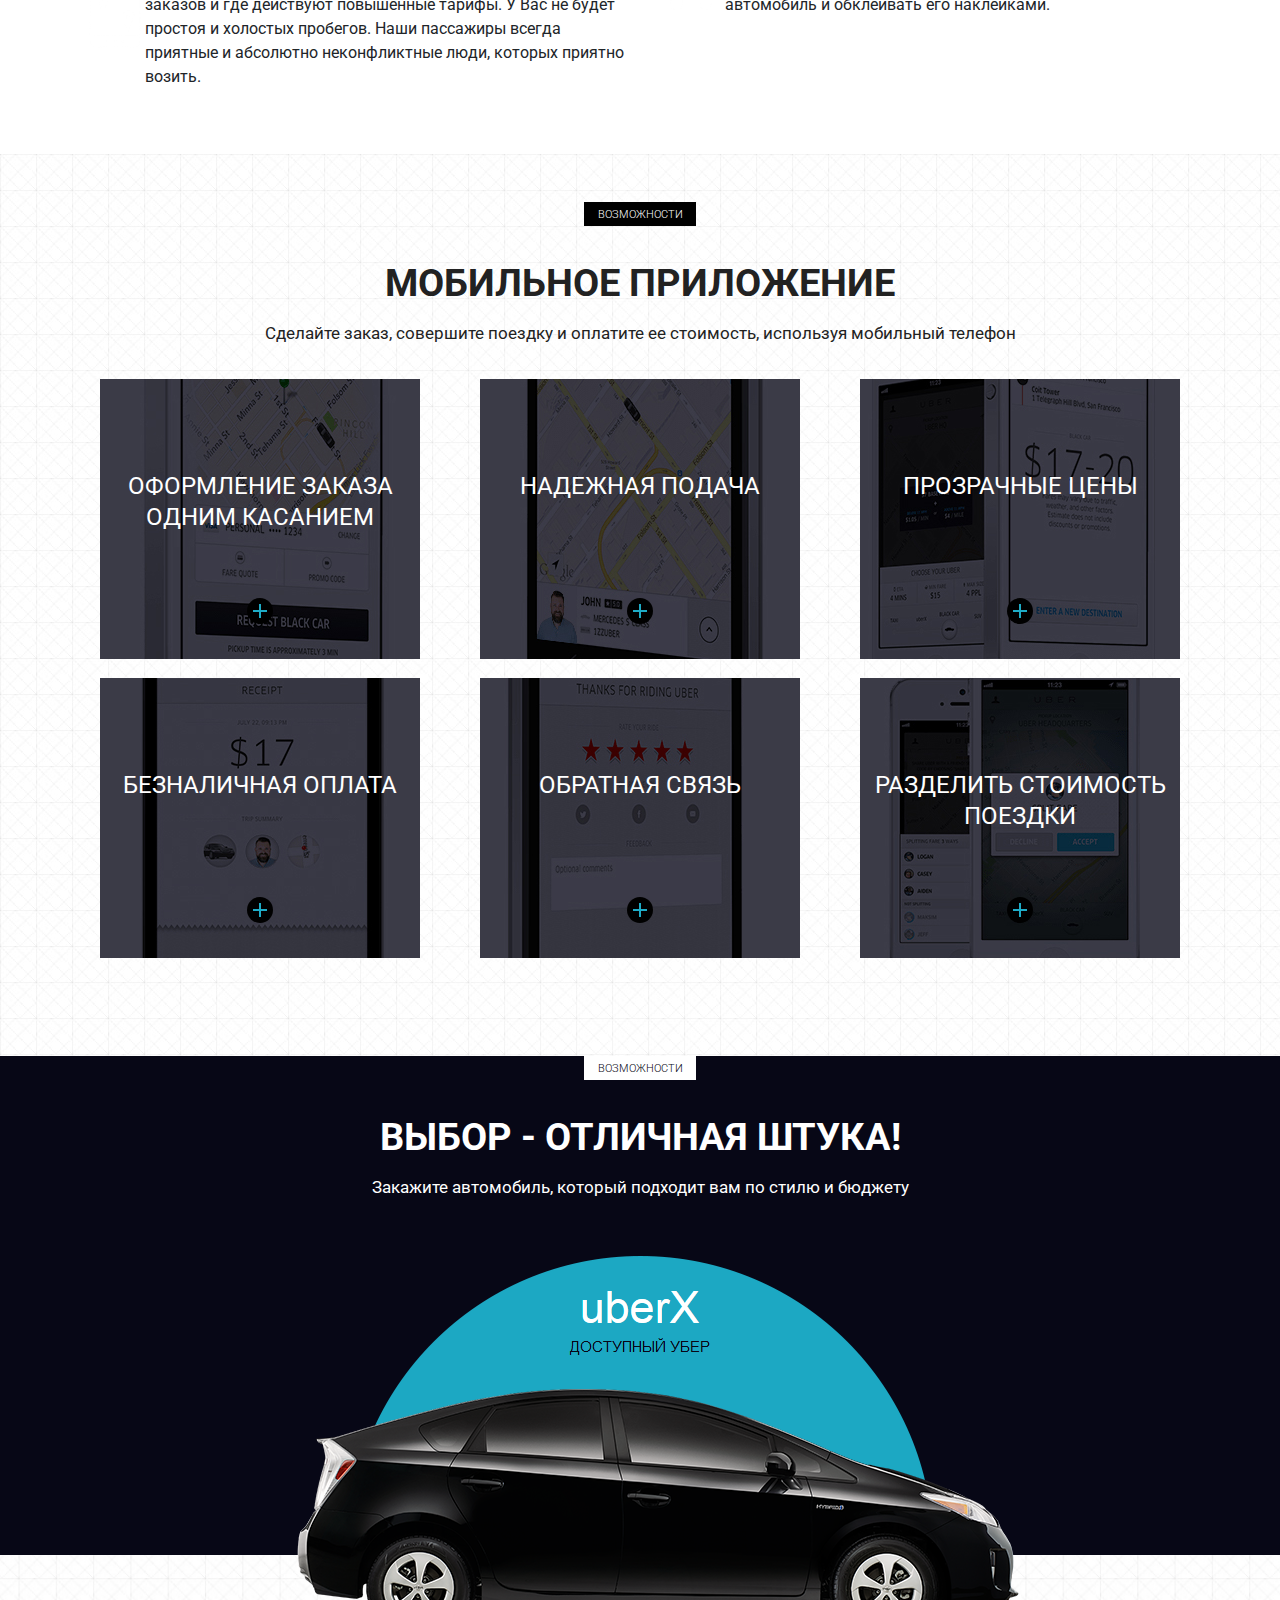
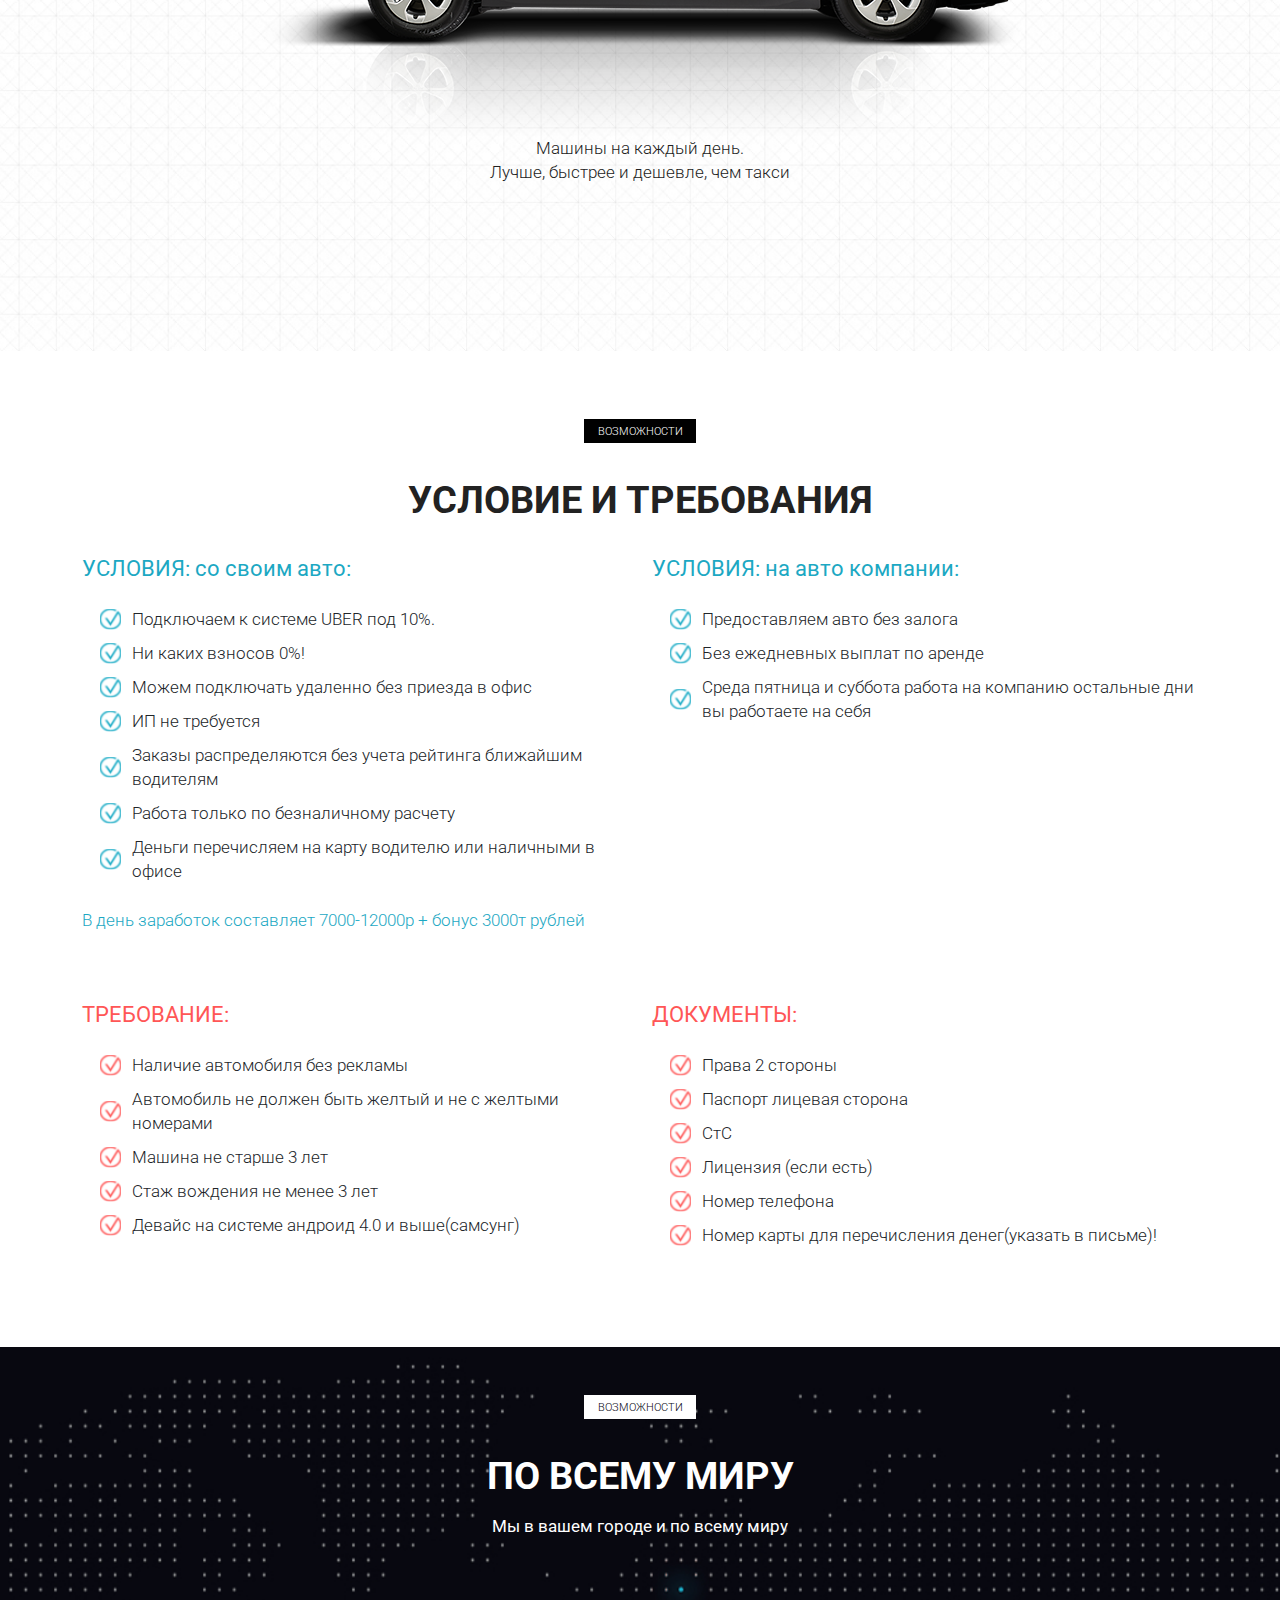
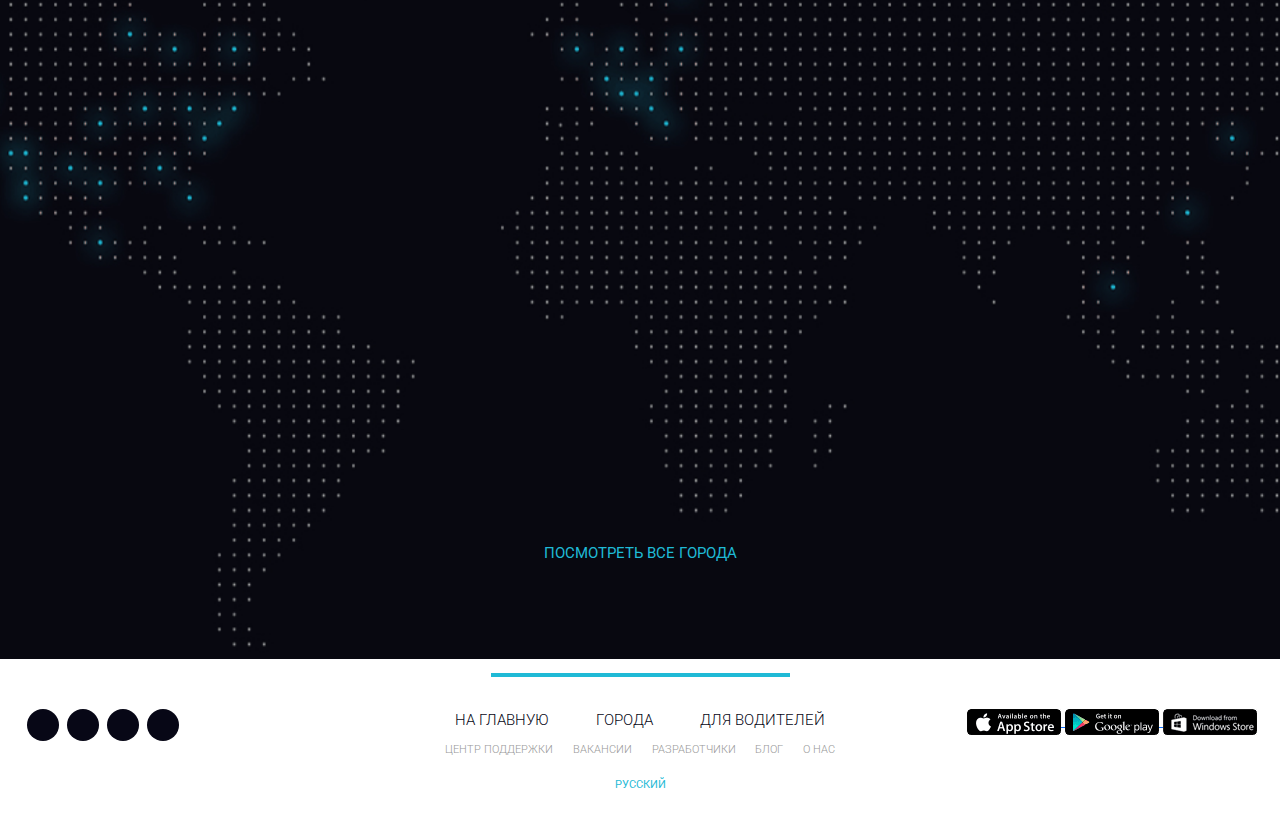
==== commit 422e43ca: "added scripts" ====
--- a/src/index.html
+++ b/src/index.html
@@ -26,11 +26,16 @@
 						<li class="menu_item"><a href="#" class="menu_link">оставить заявку</a></li>
 					</ul>
 				</div>
+				<div class="hamburger">
+					<span></span>
+					<span></span>
+					<span></span>
+				</div>
 			</nav>
 			<div class="subheader">
 				<div class="container">
 					<div class="row">
-						<div class="col-md-4 offset-md-1">
+						<div class="col-6 col-md-4 offset-md-1">
 							<a href="#" class="subheader_logo">
 								<img src="/src/icons/Uber.png" alt="logo">
 							</a>
@@ -38,13 +43,14 @@
 								официальный партнер Uber в москве
 							</div>
 						</div>
-						<div class="col-md-2 offset-md-2">
+						<div class="xs-hidden col-md-3 offset-md-1 col-xl-2 offset-xl-2">
 							<div class="subheader_call">
 								звоните нам ежедневно
 							</div>
 							<a href="tel:+74957970988" class="subheader_phone">8 495 797 09 88</a>
 						</div>
-						<div class="col-md-2">
+						<div class="col-6 col-md-3 col-lg-2">
+							<a href="tel:+74957970988" class="xs-visible subheader_phone">8 495 797 09 88</a>
 								<button class="subheader_btn">
 									заказать звонок
 								</button>
@@ -56,7 +62,7 @@
 	<section class="promo">
 		<div class="container">
 			<div class="row">
-				<div class="col-md-10 offset-md-1">
+				<div class="col-md-12 offset-md-0 col-lg-10 offset-lg-1">
 					<h1 class="promo_header">
 						КОМПАНИЯ UBER PARTNERS!
 					</h1>
@@ -355,5 +361,7 @@
             </div>
         </div>
     </footer>
+	<script src="js/script.js">
+	</script>
 </body>
 </html>--- a/src/css/style.min.css
+++ b/src/css/style.min.css
@@ -1,2 +1,2 @@
-*{font-family:'Roboto', sans-serif}header{position:relative;height:50px}nav{position:fixed;width:100%;height:50px;background-color:#212121;z-index:5}.menu{display:-webkit-box;display:-ms-flexbox;display:flex;-webkit-box-pack:justify;-ms-flex-pack:justify;justify-content:space-between;padding:13px 70px;margin:0;list-style-type:none}.menu .menu_link{color:#ffffff;font-size:15px;font-weight:300;text-decoration:none}.menu .menu_item{border-right:2px dotted black;padding-right:28px}.subheader{position:absolute;width:100%;top:50px;height:84px;background-color:rgba(0,0,0,0.6)}.subheader .subheader_logo{display:block;max-width:100%;margin-top:16px}.subheader .subheader_official{color:#ffffff;opacity:0.5;font-size:13px;font-weight:400;margin-top:6px}.subheader .subheader_call{color:#ffffff;font-size:12px;font-weight:300;margin-top:19px;text-align:right}.subheader .subheader_phone{display:block;margin-top:8px;color:#ffffff;font-size:22px;font-weight:400;text-transform:uppercase;text-align:right;line-height:12px;text-decoration:none}.subheader .subheader_btn{margin-top:19px;width:172px;height:46px;-webkit-box-shadow:inset 0 -3px 0 rgba(0,0,0,0.12);box-shadow:inset 0 -3px 0 rgba(0,0,0,0.12);border:none;border-radius:4px;background-image:-webkit-gradient(linear, left bottom, left top, from(#1eacc7), to(#4ce2ff));background-image:linear-gradient(to top, #1eacc7 0%, #4ce2ff 100%);color:#ffffff;font-size:14px;font-weight:400;text-transform:uppercase}.subheader .subheader_btn:hover{background-image:none;background-color:#1eacc7}.title{position:relative;margin-bottom:0;margin-top:38px;color:#222222;font-size:38px;line-height:38px;font-weight:700;text-transform:uppercase;text-align:center;z-index:2}.title_white{color:#ffffff}.subtitle{position:relative;margin-top:19px;color:#222222;font-size:17px;font-weight:400;text-align:center;z-index:2}.subtitle_white{color:#ffffff}.label{position:relative;margin:0 auto;height:24px;width:112px;padding:5px 12px;background-color:#000000;color:#ffffff;font-size:11px;font-weight:300;text-transform:uppercase;text-align:center;z-index:2}.label_white{background-color:#ffffff;color:#070716}.promo{min-height:800px;background:url(../img/uber_bg.jpg) center center/cover no-repeat;padding:150px 0 135px 0}.promo .promo_header{color:#ffffff;font-weight:700;text-transform:uppercase;font-size:60px;line-height:60px;margin:0;text-align:center}.promo .promo_subheader{color:#ffffff;font-weight:700;text-transform:uppercase;font-size:36px;line-height:36px;margin:0;margin-top:22px;text-align:center}.promo .promo_descr{color:#ffffff;font-size:18px;font-weight:400;line-height:24px;text-align:center;margin-top:23px}.promo .promo_btn{display:block;margin:118px auto 0 auto;width:259px;height:63px;border:none;border-radius:4px;-webkit-box-shadow:inset 0 -4px 0 rgba(0,0,0,0.12);box-shadow:inset 0 -4px 0 rgba(0,0,0,0.12);background-image:-webkit-gradient(linear, left bottom, left top, from(#1eacc7), to(#4ce2ff));background-image:linear-gradient(to top, #1eacc7 0%, #4ce2ff 100%);text-shadow:1px 1px 0 rgba(0,0,0,0.21);color:#ffffff;font-size:18px;font-weight:400;text-transform:uppercase}.promo .promo_btn:hover{background-image:none;background-color:#1eacc7}.work{padding:71px 0 65px 0}.work .work_divider{display:block;width:115px;height:27px;background:#000000;margin:0 auto;margin-top:20px}.work .work_divider .work_divider_descr{font-style:normal;font-weight:normal;font-size:11px;margin-top:5px;margin-left:2px;text-transform:uppercase;color:#FFFFFF;mix-blend-mode:normal}.work .work_header{font-style:normal;font-weight:bold;font-size:38px;line-height:48px;margin-top:60px;-webkit-box-align:center;-ms-flex-align:center;align-items:center;text-align:center;text-transform:uppercase;color:#222222}.work .work_item{display:-webkit-box;display:-ms-flexbox;display:flex;-webkit-box-pack:center;-ms-flex-pack:center;justify-content:center;-webkit-box-align:center;-ms-flex-align:center;align-items:center;margin-top:35px}.work .work_item .work_round{display:-webkit-box;display:-ms-flexbox;display:flex;-webkit-box-pack:center;-ms-flex-pack:center;justify-content:center;-webkit-box-align:center;-ms-flex-align:center;align-items:center;margin-right:26px;width:113px;height:113px;background-color:#1eacc7;border-radius:100%}.work .work_item .work_descr{width:343px}.work .work_item .work_descr .work_subtitile{line-height:21px;color:#1eacc7;font-size:17px;font-weight:400}.work .work_item .work_descr .work_text{color:#202020;font-size:15px;font-weight:300;line-height:21px}.mobile{min-height:864px;padding:48px 0 79px 0;background:url("../img/mobile_bg.jpg")}.mobile .row{margin-top:32px}.mobile_item{position:relative;width:320px;height:280px;margin:0 auto;margin-bottom:19px;padding-top:92px}.mobile_item_1{background:url("../img/mobileApp/1.jpg") center center/cover no-repeat}.mobile_item_2{background:url("../img/mobileApp/2.jpg") center center/cover no-repeat}.mobile_item_3{background:url("../img/mobileApp/3.jpg") center center/cover no-repeat}.mobile_item_4{background:url("../img/mobileApp/4.jpg") center center/cover no-repeat}.mobile_item_5{background:url("../img/mobileApp/5.jpg") center center/cover no-repeat}.mobile_item_6{background:url("../img/mobileApp/6.jpg") center center/cover no-repeat}.mobile_item_subtitle{color:#ffffff;font-size:24px;font-weight:400;line-height:31px;text-transform:uppercase;text-align:center}.mobile_item_plus{display:-webkit-box;display:-ms-flexbox;display:flex;-webkit-box-pack:center;-ms-flex-pack:center;justify-content:center;-webkit-box-align:center;-ms-flex-align:center;align-items:center;position:absolute;bottom:35px;left:50%;-webkit-transform:translateX(-50%);transform:translateX(-50%);width:26px;height:26px;background-color:#000000;margin:0 auto;border-radius:100%;cursor:pointer}.mobile_item_plus:before{content:'';display:block;width:14px;height:2px;background-color:#1eacc7;-webkit-transition:0.3s all;transition:0.3s all}.mobile_item_plus:after{content:'';display:block;position:absolute;left:50%;-webkit-transform:translateX(-50%);transform:translateX(-50%);width:2px;height:14px;background-color:#1eacc7;-webkit-transition:0.3s all;transition:0.3s all}.mobile_item_plus:hover:before,.mobile_item_plus:hover:after{background-color:#ff5656}.car{position:relative;min-height:895px;padding:0 0 138px 0;background:url("../img/mobile_bg.jpg") center center/cover no-repeat}.car_img{position:relative;display:block;margin:56px auto 0 auto;z-index:2}.car_text{font-weight:300;font-size:17px;line-height:24px;text-align:center;color:#222222}.car .black{position:absolute;position-top:0;left:0;height:499px;width:100%;background-color:#070716;z-index:1}.reqiure{padding:68px 0 84px 0}.reqiure_block{margin:33px 0}.reqiure_block_nmb{margin-bottom:0px}.reqiure_title{color:#1ca8c3;font-size:22px;font-weight:400}.reqiure_list{list-style-type:none;padding-left:50px;margin-top:22px}.reqiure_list li{position:relative;font-size:17px;font-weight:300;line-height:24px;margin-bottom:10px}.reqiure_list li:before{content:'';display:block;position:absolute;left:-32px;top:50%;-webkit-transform:translateY(-50%);transform:translateY(-50%);width:21px;height:21px;background:url("../icons/check_blue.svg") center center/cover no-repeat}.reqiure_descr{margin-top:25px;font-size:17px;font-weight:300;line-height:24px;color:#1ca8c3}.reqiure .warning .reqiure_title{color:#ff5656}.reqiure .warning .reqiure_list li:before{background:url("../icons/check_red.svg") center center/cover no-repeat}.world{position:relative;padding:48px 0 22px 0;min-height:716px;background:url("../img/world_bg.jpg") center center/cover no-repeat}.world_link{display:block;margin:580px 0 50px 0;font-style:normal;font-weight:normal;font-size:15px;line-height:68px;-webkit-box-align:center;-ms-flex-align:center;align-items:center;text-align:center;text-transform:uppercase;text-decoration:none;color:#1FBAD6}footer{padding:14px 23px 39px 23px}footer a:hover{text-decoration:none}.footer_divider{width:299px;height:4px;background-color:#1fbad6;margin:0 auto}.footer_wrapper{display:-webkit-box;display:-ms-flexbox;display:flex;-webkit-box-pack:justify;-ms-flex-pack:justify;justify-content:space-between;-webkit-box-align:start;-ms-flex-align:start;align-items:flex-start;padding-top:32px}.footer_wrapper>div{width:33%}.footer_wrapper>div:nth-child(3){display:-webkit-box;display:-ms-flexbox;display:flex;-webkit-box-pack:end;-ms-flex-pack:end;justify-content:flex-end}.footer_social{width:160px;display:-webkit-box;display:-ms-flexbox;display:flex;-webkit-box-pack:justify;-ms-flex-pack:justify;justify-content:space-between;justify-content-text-decoration:none}.footer_social_item{display:-webkit-box;display:-ms-flexbox;display:flex;-webkit-box-pack:center;-ms-flex-pack:center;justify-content:center;-webkit-box-align:center;-ms-flex-align:center;align-items:center;margin:0 4px;width:32px;height:32px;background-color:#070716;border-radius:100%;border-radius-text-decoration:none}.footer_social_item i{color:#fff}.footer_links{width:390px;margin:0 auto;margin-text-decoration:none}.footer_links_main{display:-webkit-box;display:-ms-flexbox;display:flex;-webkit-box-pack:justify;-ms-flex-pack:justify;justify-content:space-between;padding:0 10px}.footer_links_main a{color:#070716;font-size:15px;font-weight:300;text-transform:uppercase;text-transform-text-decoration:none}.footer_links_sub{display:-webkit-box;display:-ms-flexbox;display:flex;-webkit-box-pack:justify;-ms-flex-pack:justify;justify-content:space-between;margin-top:10px;margin-top-text-decoration:none}.footer_links_sub a{color:#999999;font-size:11px;font-weight:300;text-transform:uppercase}.footer_links_lang{display:block;margin:0 auto;color:#1fbad6;font-size:11px;font-weight:400;margin-top:19px;text-transform:uppercase;text-align:center;text-align-text-decoration:none}
+*{font-family:'Roboto', sans-serif}header{position:relative;height:50px}nav{position:fixed;width:100%;height:50px;background-color:#212121;z-index:5}.hamburger{display:none}.menu{display:-webkit-box;display:-ms-flexbox;display:flex;-webkit-box-pack:justify;-ms-flex-pack:justify;justify-content:space-between;padding:13px 70px;margin:0;list-style-type:none}.menu_link{color:#ffffff;font-size:15px;font-weight:300;text-decoration:none}.menu_item{border-right:2px dotted black;padding-right:28px}.menu_item:last-child{border-right:none}.subheader{position:absolute;width:100%;top:50px;height:84px;background-color:rgba(0,0,0,0.6)}.subheader_logo{display:block;max-width:100%;margin-top:16px}.subheader_official{color:#ffffff;opacity:0.5;font-size:13px;font-weight:400;margin-top:6px}.subheader_call{color:#ffffff;font-size:12px;font-weight:300;margin-top:19px;text-align:right}.subheader_phone{display:block;margin-top:8px;color:#ffffff;font-size:22px;font-weight:400;text-transform:uppercase;text-align:right;line-height:12px;text-decoration:none}.subheader_btn{margin-top:19px;width:172px;height:46px;-webkit-box-shadow:inset 0 -3px 0 rgba(0,0,0,0.12);box-shadow:inset 0 -3px 0 rgba(0,0,0,0.12);border:none;border-radius:4px;background-image:-webkit-gradient(linear, left bottom, left top, from(#1eacc7), to(#4ce2ff));background-image:linear-gradient(to top, #1eacc7 0%, #4ce2ff 100%);color:#ffffff;font-size:14px;font-weight:400;text-transform:uppercase}.subheader_btn:hover{background-image:none;background-color:#1eacc7}.title{position:relative;margin-bottom:0;margin-top:38px;color:#222222;font-size:38px;line-height:38px;font-weight:700;text-transform:uppercase;text-align:center;z-index:2}.title_white{color:#ffffff}.subtitle{position:relative;margin-top:19px;color:#222222;font-size:17px;font-weight:400;text-align:center;z-index:2}.subtitle_white{color:#ffffff}.label{position:relative;margin:0 auto;height:24px;width:112px;padding:5px 12px;background-color:#000000;color:#ffffff;font-size:11px;font-weight:300;text-transform:uppercase;text-align:center;z-index:2}.label_white{background-color:#ffffff;color:#070716}.promo{min-height:800px;background:url(../img/uber_bg.jpg) center center/cover no-repeat;padding:150px 0 135px 0}.promo_header{color:#ffffff;font-weight:700;text-transform:uppercase;font-size:60px;line-height:60px;margin:0;text-align:center}.promo_subheader{color:#ffffff;font-weight:700;text-transform:uppercase;font-size:36px;line-height:36px;margin:0;margin-top:22px;text-align:center}.promo_descr{color:#ffffff;font-size:18px;font-weight:400;line-height:24px;text-align:center;margin-top:23px}.promo_btn{display:block;margin:118px auto 0 auto;width:259px;height:63px;border:none;border-radius:4px;-webkit-box-shadow:inset 0 -4px 0 rgba(0,0,0,0.12);box-shadow:inset 0 -4px 0 rgba(0,0,0,0.12);background-image:-webkit-gradient(linear, left bottom, left top, from(#1eacc7), to(#4ce2ff));background-image:linear-gradient(to top, #1eacc7 0%, #4ce2ff 100%);text-shadow:1px 1px 0 rgba(0,0,0,0.21);color:#ffffff;font-size:18px;font-weight:400;text-transform:uppercase}.promo_btn:hover{background-image:none;background-color:#1eacc7}.work{padding:71px 0 65px 0}.work_divider{display:block;width:115px;height:27px;background:#000000;margin:0 auto;margin-top:20px}.work_divider_divider_descr{font-style:normal;font-weight:normal;font-size:11px;margin-top:5px;margin-left:2px;text-transform:uppercase;color:#FFFFFF;mix-blend-mode:normal}.work_header{font-style:normal;font-weight:bold;font-size:38px;line-height:48px;margin-top:60px;-webkit-box-align:center;-ms-flex-align:center;align-items:center;text-align:center;text-transform:uppercase;color:#222222}.work_item{display:-webkit-box;display:-ms-flexbox;display:flex;-webkit-box-pack:center;-ms-flex-pack:center;justify-content:center;-webkit-box-align:center;-ms-flex-align:center;align-items:center;margin-top:35px}.work_item_round{display:-webkit-box;display:-ms-flexbox;display:flex;-webkit-box-pack:center;-ms-flex-pack:center;justify-content:center;-webkit-box-align:center;-ms-flex-align:center;align-items:center;margin-right:26px;width:113px;height:113px;background-color:#1eacc7;border-radius:100%}.work_item_descr{width:343px}.work_item_descr_subtitile{line-height:21px;color:#1eacc7;font-size:17px;font-weight:400}.work_item_descr_text{color:#202020;font-size:15px;font-weight:300;line-height:21px}.mobile{min-height:864px;padding:48px 0 79px 0;background:url("../img/mobile_bg.jpg")}.mobile .row{margin-top:32px}.mobile_item{position:relative;width:320px;height:280px;margin:0 auto;margin-bottom:19px;padding-top:92px}.mobile_item_1{background:url("../img/mobileApp/1.jpg") center center/cover no-repeat}.mobile_item_2{background:url("../img/mobileApp/2.jpg") center center/cover no-repeat}.mobile_item_3{background:url("../img/mobileApp/3.jpg") center center/cover no-repeat}.mobile_item_4{background:url("../img/mobileApp/4.jpg") center center/cover no-repeat}.mobile_item_5{background:url("../img/mobileApp/5.jpg") center center/cover no-repeat}.mobile_item_6{background:url("../img/mobileApp/6.jpg") center center/cover no-repeat}.mobile_item_subtitle{color:#ffffff;font-size:24px;font-weight:400;line-height:31px;text-transform:uppercase;text-align:center}.mobile_item_plus{display:-webkit-box;display:-ms-flexbox;display:flex;-webkit-box-pack:center;-ms-flex-pack:center;justify-content:center;-webkit-box-align:center;-ms-flex-align:center;align-items:center;position:absolute;bottom:35px;left:50%;-webkit-transform:translateX(-50%);transform:translateX(-50%);width:26px;height:26px;background-color:#000000;margin:0 auto;border-radius:100%;cursor:pointer}.mobile_item_plus:before{content:'';display:block;width:14px;height:2px;background-color:#1eacc7;-webkit-transition:0.3s all;transition:0.3s all}.mobile_item_plus:after{content:'';display:block;position:absolute;left:50%;-webkit-transform:translateX(-50%);transform:translateX(-50%);width:2px;height:14px;background-color:#1eacc7;-webkit-transition:0.3s all;transition:0.3s all}.mobile_item_plus:hover:before,.mobile_item_plus:hover:after{background-color:#ff5656}.car{position:relative;min-height:895px;padding:0 0 138px 0;background:url("../img/mobile_bg.jpg") center center/cover no-repeat}.car_img{position:relative;display:block;margin:56px auto 0 auto;z-index:2}.car_text{font-weight:300;font-size:17px;line-height:24px;text-align:center;color:#222222}.car .black{position:absolute;position-top:0;left:0;height:499px;width:100%;background-color:#070716;z-index:1}.reqiure{padding:68px 0 84px 0}.reqiure_block{margin:33px 0}.reqiure_block_nmb{margin-bottom:0px}.reqiure_title{color:#1ca8c3;font-size:22px;font-weight:400}.reqiure_list{list-style-type:none;padding-left:50px;margin-top:22px}.reqiure_list li{position:relative;font-size:17px;font-weight:300;line-height:24px;margin-bottom:10px}.reqiure_list li:before{content:'';display:block;position:absolute;left:-32px;top:50%;-webkit-transform:translateY(-50%);transform:translateY(-50%);width:21px;height:21px;background:url("../icons/check_blue.svg") center center/cover no-repeat}.reqiure_descr{margin-top:25px;font-size:17px;font-weight:300;line-height:24px;color:#1ca8c3}.reqiure .warning .reqiure_title{color:#ff5656}.reqiure .warning .reqiure_list li:before{background:url("../icons/check_red.svg") center center/cover no-repeat}.world{position:relative;padding:48px 0 22px 0;min-height:716px;background:url("../img/world_bg.jpg") center center/cover no-repeat}.world_link{display:block;margin:580px 0 50px 0;font-style:normal;font-weight:normal;font-size:15px;line-height:68px;-webkit-box-align:center;-ms-flex-align:center;align-items:center;text-align:center;text-transform:uppercase;text-decoration:none;color:#1FBAD6}footer{padding:14px 23px 39px 23px}footer a:hover{text-decoration:none}.footer_divider{width:299px;height:4px;background-color:#1fbad6;margin:0 auto}.footer_wrapper{display:-webkit-box;display:-ms-flexbox;display:flex;-webkit-box-pack:justify;-ms-flex-pack:justify;justify-content:space-between;-webkit-box-align:start;-ms-flex-align:start;align-items:flex-start;padding-top:32px}.footer_wrapper>div{width:33%}.footer_wrapper>div:nth-child(3){display:-webkit-box;display:-ms-flexbox;display:flex;-webkit-box-pack:end;-ms-flex-pack:end;justify-content:flex-end}.footer_social{width:160px;display:-webkit-box;display:-ms-flexbox;display:flex;-webkit-box-pack:justify;-ms-flex-pack:justify;justify-content:space-between}.footer_social_item{display:-webkit-box;display:-ms-flexbox;display:flex;-webkit-box-pack:center;-ms-flex-pack:center;justify-content:center;-webkit-box-align:center;-ms-flex-align:center;align-items:center;margin:0 4px;width:32px;height:32px;background-color:#070716;border-radius:100%;text-decoration:none}.footer_social_item i{color:#fff}.footer_links{width:390px;margin:0 auto}.footer_links_main{display:-webkit-box;display:-ms-flexbox;display:flex;-webkit-box-pack:justify;-ms-flex-pack:justify;justify-content:space-between;padding:0 10px}.footer_links_main a{color:#070716;font-size:15px;font-weight:300;text-transform:uppercase;text-decoration:none}.footer_links_sub{display:-webkit-box;display:-ms-flexbox;display:flex;-webkit-box-pack:justify;-ms-flex-pack:justify;justify-content:space-between;margin-top:10px}.footer_links_sub a{color:#999999;font-size:11px;font-weight:300;text-transform:uppercase;text-decoration:none}.footer_links_lang{display:block;margin:0 auto;color:#1fbad6;font-size:11px;font-weight:400;margin-top:19px;text-transform:uppercase;text-align:center;text-decoration:none}.xs-visible{display:none}@media (max-width: 1200px){.menu_item{padding-right:20px}.menu_link{font-size:13px}.promo_header{font-size:50px}.work_block{-webkit-box-align:start;-ms-flex-align:start;align-items:flex-start}.work_descr{width:300px}}@media (max-width: 991px){.menu_item{padding-right:8px}.menu_link{font-size:10px}.subheader_logo img{width:100%}.subheader_official{font-size:11px}.subheader_phone{font-size:18px}.subheader_btn{width:100%;height:40px;margin-top:21px}.promo_header{font-size:40px}.promo_subheader{font-size:30px}.work_block{-webkit-box-orient:vertical;-webkit-box-direction:normal;-ms-flex-direction:column;flex-direction:column;-webkit-box-align:center;-ms-flex-align:center;align-items:center}.work_descr{margin-top:20px;width:300px}}@media (max-width: 767px){.menu{position:fixed;-webkit-box-orient:vertical;-webkit-box-direction:normal;-ms-flex-direction:column;flex-direction:column;-webkit-box-pack:center;-ms-flex-pack:center;justify-content:center;-webkit-box-align:center;-ms-flex-align:center;align-items:center;top:0;left:-100%;width:50%;height:110vh;padding:20px 15px;background-color:rgba(0,0,0,0.8);-webkit-transition:0.6s all;transition:0.6s all}.menu_active{left:0}.menu_item{padding-right:0;border:none;margin:10px 0}.menu_link{font-size:20px}.hamburger{display:block;position:absolute;right:10px;top:50%;-webkit-transform:translateY(-50%);transform:translateY(-50%);width:26px;height:12px}.hamburger span{display:block;height:2px;width:100%;background-color:#fff;margin-bottom:3px;-webkit-transition:0.5s all;transition:0.5s all}.hamburger_active span{margin-bottom:-2px}.hamburger_active span:nth-child(1){-webkit-transform:translateY(3px) rotate(-45deg);transform:translateY(3px) rotate(-45deg)}.hamburger_active span:nth-child(2){display:none}.hamburger_active span:nth-child(3){-webkit-transform:translateY(3px) rotate(45deg);transform:translateY(3px) rotate(45deg)}.xs-hidden{display:none}.xs-visible{display:block}.subheader_phone{color:#ffffff;font-size:16px;font-weight:400;text-transform:uppercase;text-align:center}.subheader_btn{display:block;width:200px;height:40px;margin:0 auto;margin-top:10px}.promo_header{line-height:45px}}@media (max-width: 575px){.subheader{height:60px}.subheader_official{display:none}.subheader_logo{margin-top:27px}.subheader_phone{font-size:12px;font-weight:400;text-transform:uppercase;margin-top:11px}.subheader_btn{width:110px;height:22px;font-size:10px;margin-top:9px}}
 /*# sourceMappingURL=style.min.css.map */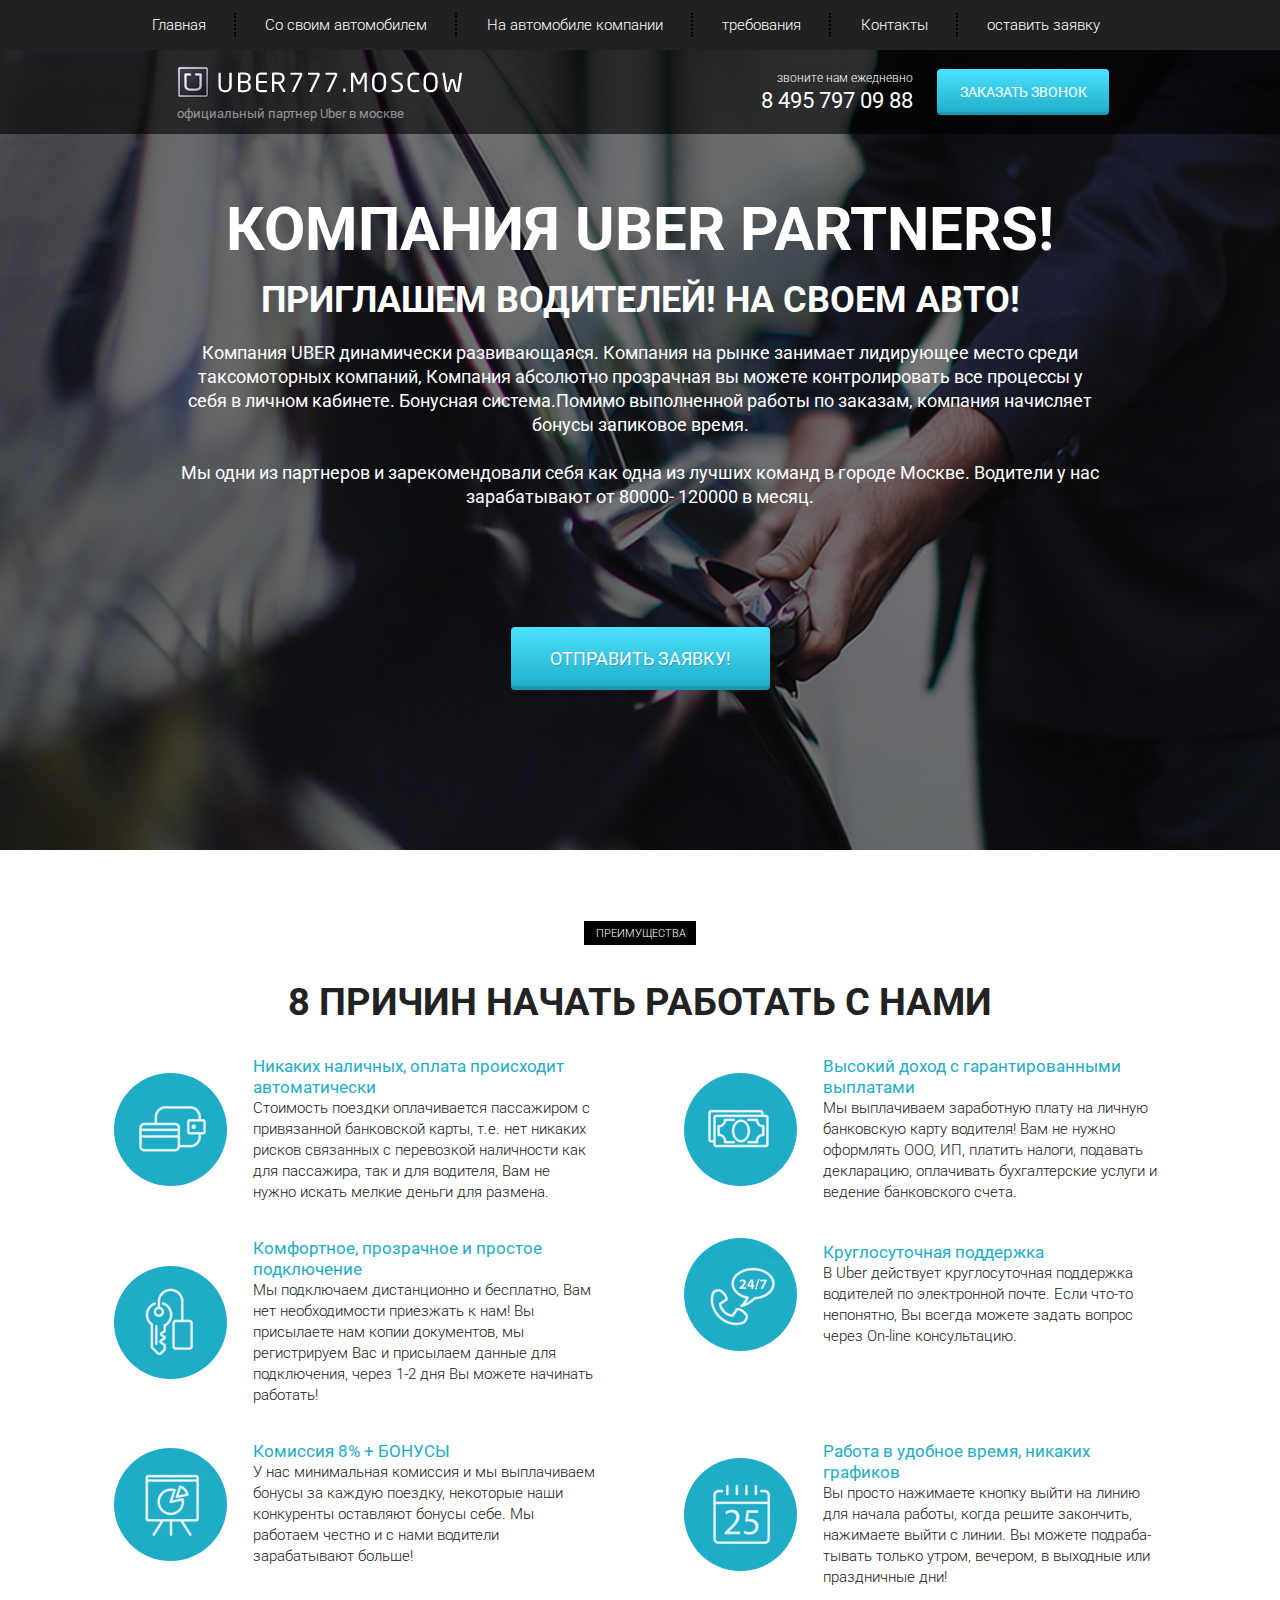
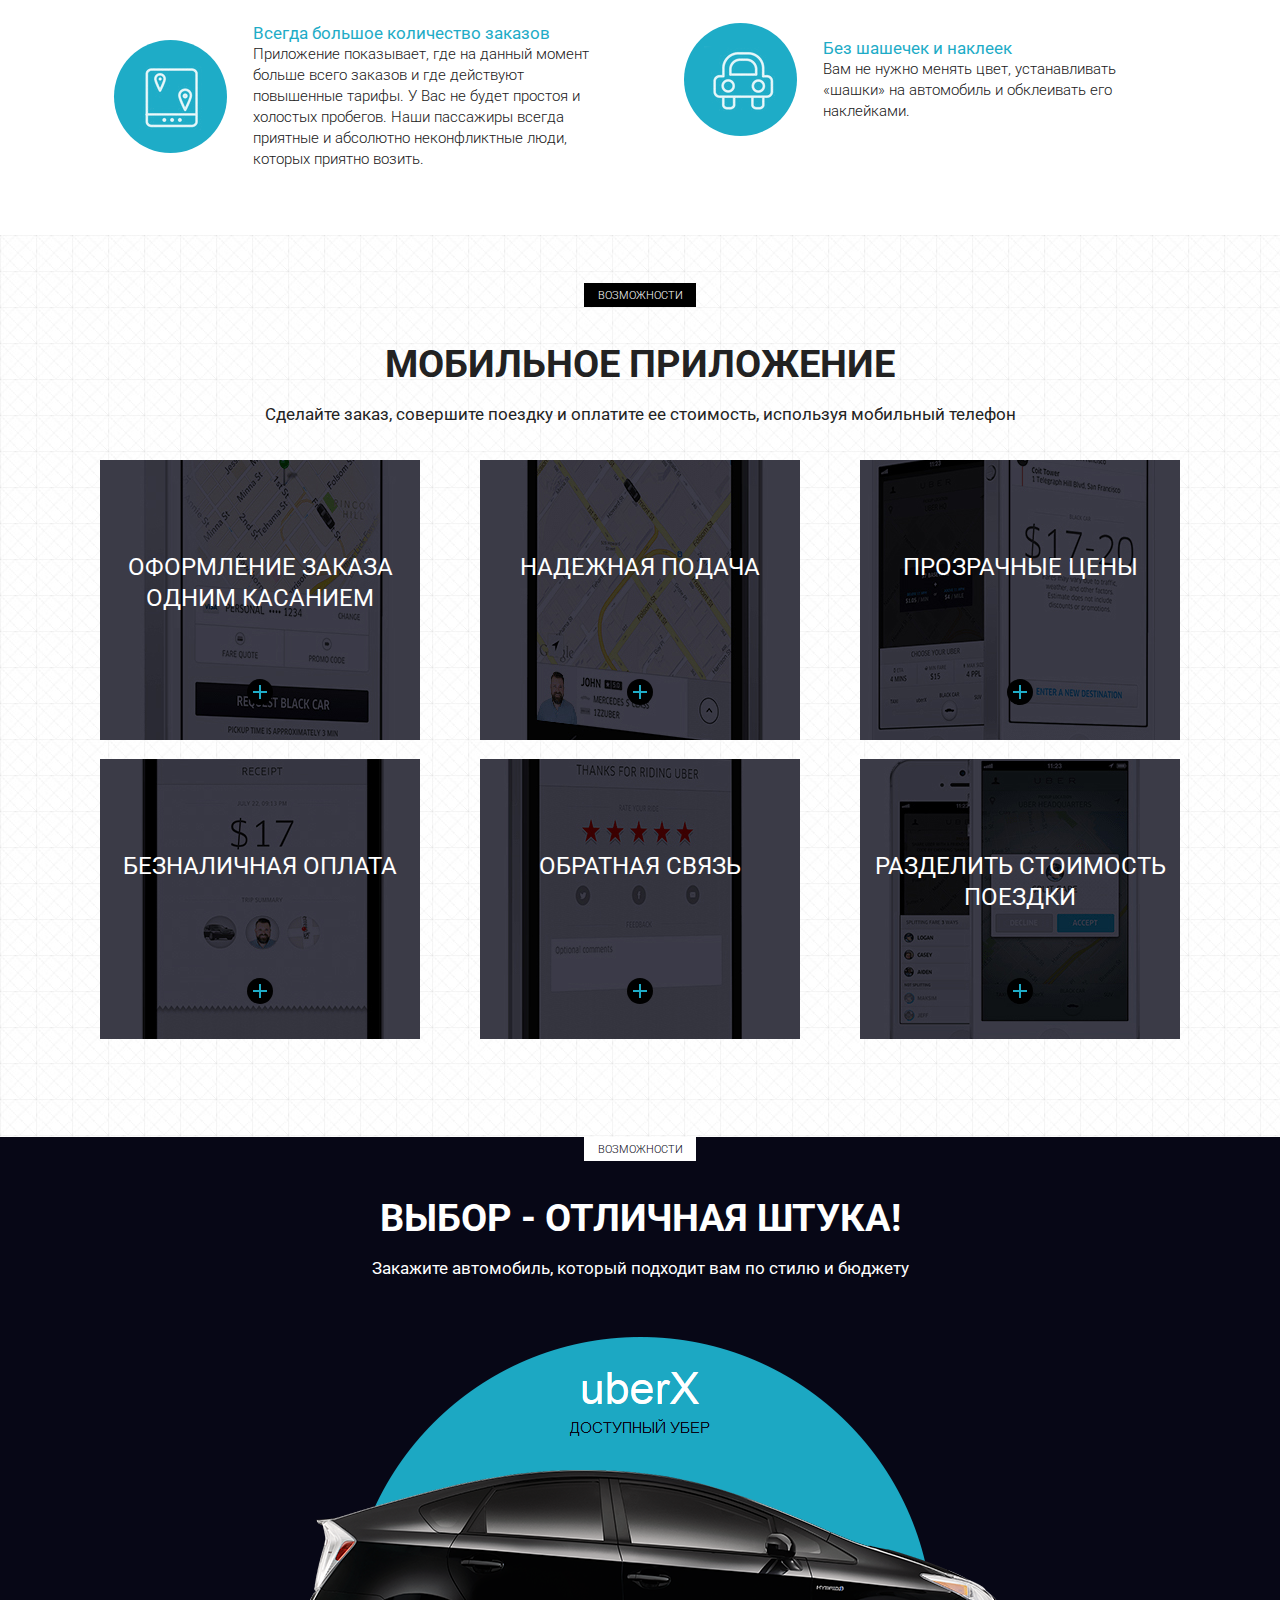
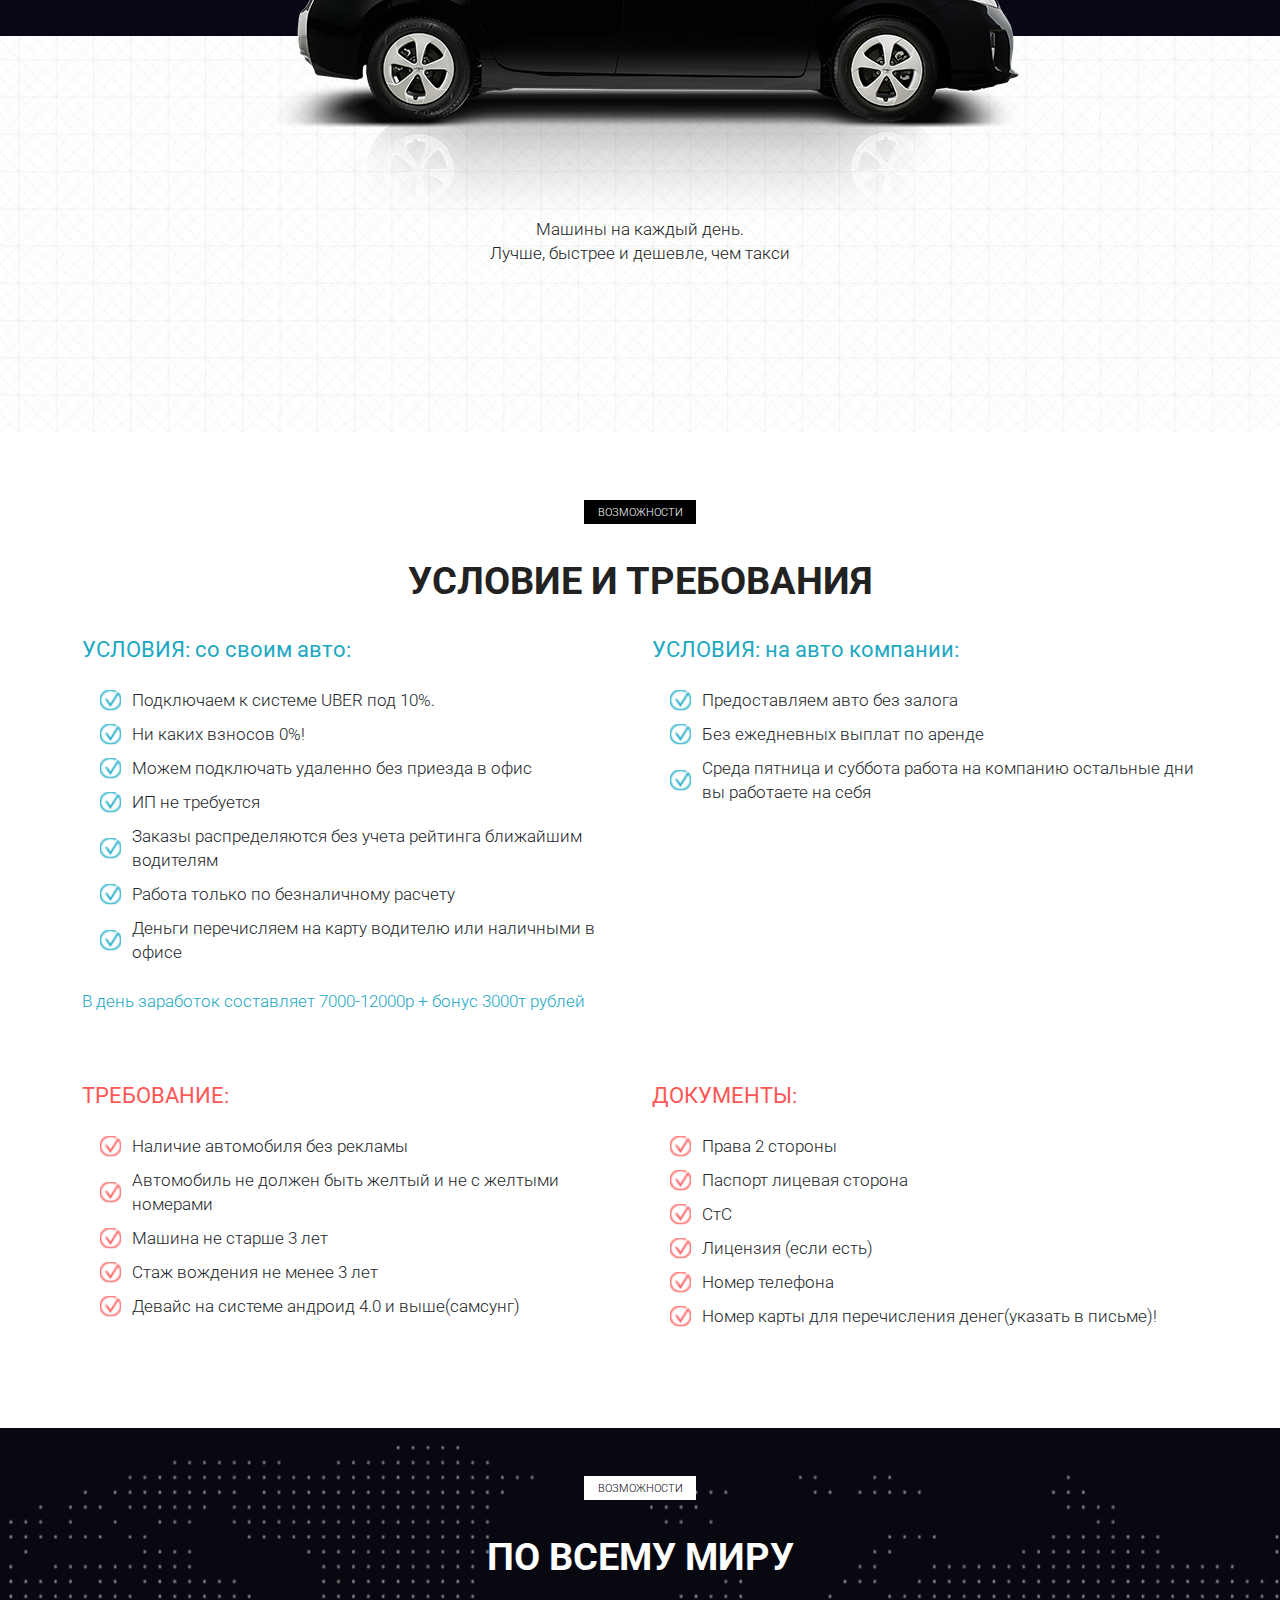
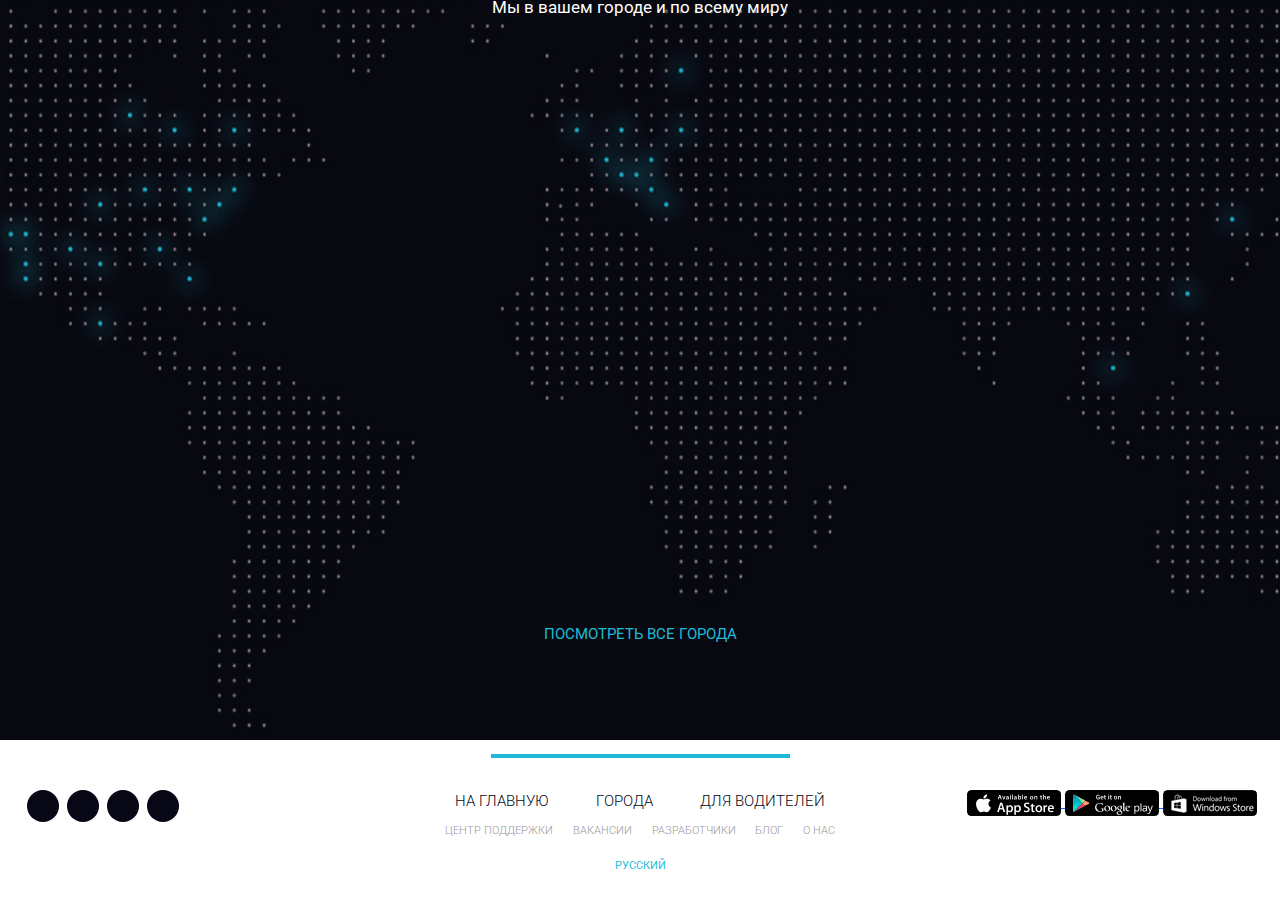
==== commit 29ba9c39: "Add favicon" ====
--- a/src/index.html
+++ b/src/index.html
@@ -8,6 +8,7 @@
 	<link rel="preconnect" href="https://fonts.googleapis.com"> 
 	<link rel="preconnect" href="https://fonts.gstatic.com" crossorigin> 
 	<link rel="stylesheet" href="https://use.fontawesome.com/releases/v5.8.2/css/all.css" integrity="sha384-oS3vJWv+0UjzBfQzYUhtDYW+Pj2yciDJxpsK1OYPAYjqT085Qq/1cq5FLXAZQ7Ay" crossorigin="anonymous">
+	<link rel="shortcut icon" href="/src/icons/favicon.ico" type="image/x-icon">
 	<link href="https://fonts.googleapis.com/css?family=Roboto:300,400,700&amp;subset=cyrillic-ext" rel="stylesheet">
 	<link rel="stylesheet" href="css/bootstrap-reboot.min.css">
 	<link rel="stylesheet" href="css/bootstrap-grid.min.css">
@@ -19,10 +20,10 @@
 				<div class="container">
 					<ul class="menu">
 						<li class="menu_item"><a href="#" class="menu_link">Главная</a></li>
-						<li class="menu_item"><a href="#" class="menu_link">Со своим автомобилем</a></li>
-						<li class="menu_item"><a href="#" class="menu_link">На автомобиле компании</a></li>
-						<li class="menu_item"><a href="#" class="menu_link">требования</a></li>
-						<li class="menu_item"><a href="#" class="menu_link">Контакты</a></li>
+						<li class="menu_item"><a href="#reqiure" class="menu_link">Со своим автомобилем</a></li>
+						<li class="menu_item"><a href="#reqiure" class="menu_link">На автомобиле компании</a></li>
+						<li class="menu_item"><a href="#reqiure" class="menu_link">требования</a></li>
+						<li class="menu_item"><a href="#Contacts" class="menu_link">Контакты</a></li>
 						<li class="menu_item"><a href="#" class="menu_link">оставить заявку</a></li>
 					</ul>
 				</div>
@@ -236,7 +237,7 @@
                 Лучше, быстрее и дешевле, чем такси</div>
 		</div>
 	</section>
-	<section class="reqiure">
+	<section class="reqiure" id="reqiure">
 		<div class="container">
 			<div class="label">возможности</div>
 			<div class="title">условие и требования</div>
@@ -310,7 +311,7 @@
 		</div>
 	</section>
 	<footer>
-        <div class="footer_divider"></div>
+        <div class="footer_divider" id="Contacts"></div>
         <div class="footer_wrapper">
             <!-- Если не оборачивать каждый блок в обертку - получится криво -->
             <div>
--- a/src/css/style.min.css
+++ b/src/css/style.min.css
@@ -1,2 +1,2 @@
-*{font-family:'Roboto', sans-serif}header{position:relative;height:50px}nav{position:fixed;width:100%;height:50px;background-color:#212121;z-index:5}.hamburger{display:none}.menu{display:-webkit-box;display:-ms-flexbox;display:flex;-webkit-box-pack:justify;-ms-flex-pack:justify;justify-content:space-between;padding:13px 70px;margin:0;list-style-type:none}.menu_link{color:#ffffff;font-size:15px;font-weight:300;text-decoration:none}.menu_item{border-right:2px dotted black;padding-right:28px}.menu_item:last-child{border-right:none}.subheader{position:absolute;width:100%;top:50px;height:84px;background-color:rgba(0,0,0,0.6)}.subheader_logo{display:block;max-width:100%;margin-top:16px}.subheader_official{color:#ffffff;opacity:0.5;font-size:13px;font-weight:400;margin-top:6px}.subheader_call{color:#ffffff;font-size:12px;font-weight:300;margin-top:19px;text-align:right}.subheader_phone{display:block;margin-top:8px;color:#ffffff;font-size:22px;font-weight:400;text-transform:uppercase;text-align:right;line-height:12px;text-decoration:none}.subheader_btn{margin-top:19px;width:172px;height:46px;-webkit-box-shadow:inset 0 -3px 0 rgba(0,0,0,0.12);box-shadow:inset 0 -3px 0 rgba(0,0,0,0.12);border:none;border-radius:4px;background-image:-webkit-gradient(linear, left bottom, left top, from(#1eacc7), to(#4ce2ff));background-image:linear-gradient(to top, #1eacc7 0%, #4ce2ff 100%);color:#ffffff;font-size:14px;font-weight:400;text-transform:uppercase}.subheader_btn:hover{background-image:none;background-color:#1eacc7}.title{position:relative;margin-bottom:0;margin-top:38px;color:#222222;font-size:38px;line-height:38px;font-weight:700;text-transform:uppercase;text-align:center;z-index:2}.title_white{color:#ffffff}.subtitle{position:relative;margin-top:19px;color:#222222;font-size:17px;font-weight:400;text-align:center;z-index:2}.subtitle_white{color:#ffffff}.label{position:relative;margin:0 auto;height:24px;width:112px;padding:5px 12px;background-color:#000000;color:#ffffff;font-size:11px;font-weight:300;text-transform:uppercase;text-align:center;z-index:2}.label_white{background-color:#ffffff;color:#070716}.promo{min-height:800px;background:url(../img/uber_bg.jpg) center center/cover no-repeat;padding:150px 0 135px 0}.promo_header{color:#ffffff;font-weight:700;text-transform:uppercase;font-size:60px;line-height:60px;margin:0;text-align:center}.promo_subheader{color:#ffffff;font-weight:700;text-transform:uppercase;font-size:36px;line-height:36px;margin:0;margin-top:22px;text-align:center}.promo_descr{color:#ffffff;font-size:18px;font-weight:400;line-height:24px;text-align:center;margin-top:23px}.promo_btn{display:block;margin:118px auto 0 auto;width:259px;height:63px;border:none;border-radius:4px;-webkit-box-shadow:inset 0 -4px 0 rgba(0,0,0,0.12);box-shadow:inset 0 -4px 0 rgba(0,0,0,0.12);background-image:-webkit-gradient(linear, left bottom, left top, from(#1eacc7), to(#4ce2ff));background-image:linear-gradient(to top, #1eacc7 0%, #4ce2ff 100%);text-shadow:1px 1px 0 rgba(0,0,0,0.21);color:#ffffff;font-size:18px;font-weight:400;text-transform:uppercase}.promo_btn:hover{background-image:none;background-color:#1eacc7}.work{padding:71px 0 65px 0}.work_divider{display:block;width:115px;height:27px;background:#000000;margin:0 auto;margin-top:20px}.work_divider_divider_descr{font-style:normal;font-weight:normal;font-size:11px;margin-top:5px;margin-left:2px;text-transform:uppercase;color:#FFFFFF;mix-blend-mode:normal}.work_header{font-style:normal;font-weight:bold;font-size:38px;line-height:48px;margin-top:60px;-webkit-box-align:center;-ms-flex-align:center;align-items:center;text-align:center;text-transform:uppercase;color:#222222}.work_item{display:-webkit-box;display:-ms-flexbox;display:flex;-webkit-box-pack:center;-ms-flex-pack:center;justify-content:center;-webkit-box-align:center;-ms-flex-align:center;align-items:center;margin-top:35px}.work_item_round{display:-webkit-box;display:-ms-flexbox;display:flex;-webkit-box-pack:center;-ms-flex-pack:center;justify-content:center;-webkit-box-align:center;-ms-flex-align:center;align-items:center;margin-right:26px;width:113px;height:113px;background-color:#1eacc7;border-radius:100%}.work_item_descr{width:343px}.work_item_descr_subtitile{line-height:21px;color:#1eacc7;font-size:17px;font-weight:400}.work_item_descr_text{color:#202020;font-size:15px;font-weight:300;line-height:21px}.mobile{min-height:864px;padding:48px 0 79px 0;background:url("../img/mobile_bg.jpg")}.mobile .row{margin-top:32px}.mobile_item{position:relative;width:320px;height:280px;margin:0 auto;margin-bottom:19px;padding-top:92px}.mobile_item_1{background:url("../img/mobileApp/1.jpg") center center/cover no-repeat}.mobile_item_2{background:url("../img/mobileApp/2.jpg") center center/cover no-repeat}.mobile_item_3{background:url("../img/mobileApp/3.jpg") center center/cover no-repeat}.mobile_item_4{background:url("../img/mobileApp/4.jpg") center center/cover no-repeat}.mobile_item_5{background:url("../img/mobileApp/5.jpg") center center/cover no-repeat}.mobile_item_6{background:url("../img/mobileApp/6.jpg") center center/cover no-repeat}.mobile_item_subtitle{color:#ffffff;font-size:24px;font-weight:400;line-height:31px;text-transform:uppercase;text-align:center}.mobile_item_plus{display:-webkit-box;display:-ms-flexbox;display:flex;-webkit-box-pack:center;-ms-flex-pack:center;justify-content:center;-webkit-box-align:center;-ms-flex-align:center;align-items:center;position:absolute;bottom:35px;left:50%;-webkit-transform:translateX(-50%);transform:translateX(-50%);width:26px;height:26px;background-color:#000000;margin:0 auto;border-radius:100%;cursor:pointer}.mobile_item_plus:before{content:'';display:block;width:14px;height:2px;background-color:#1eacc7;-webkit-transition:0.3s all;transition:0.3s all}.mobile_item_plus:after{content:'';display:block;position:absolute;left:50%;-webkit-transform:translateX(-50%);transform:translateX(-50%);width:2px;height:14px;background-color:#1eacc7;-webkit-transition:0.3s all;transition:0.3s all}.mobile_item_plus:hover:before,.mobile_item_plus:hover:after{background-color:#ff5656}.car{position:relative;min-height:895px;padding:0 0 138px 0;background:url("../img/mobile_bg.jpg") center center/cover no-repeat}.car_img{position:relative;display:block;margin:56px auto 0 auto;z-index:2}.car_text{font-weight:300;font-size:17px;line-height:24px;text-align:center;color:#222222}.car .black{position:absolute;position-top:0;left:0;height:499px;width:100%;background-color:#070716;z-index:1}.reqiure{padding:68px 0 84px 0}.reqiure_block{margin:33px 0}.reqiure_block_nmb{margin-bottom:0px}.reqiure_title{color:#1ca8c3;font-size:22px;font-weight:400}.reqiure_list{list-style-type:none;padding-left:50px;margin-top:22px}.reqiure_list li{position:relative;font-size:17px;font-weight:300;line-height:24px;margin-bottom:10px}.reqiure_list li:before{content:'';display:block;position:absolute;left:-32px;top:50%;-webkit-transform:translateY(-50%);transform:translateY(-50%);width:21px;height:21px;background:url("../icons/check_blue.svg") center center/cover no-repeat}.reqiure_descr{margin-top:25px;font-size:17px;font-weight:300;line-height:24px;color:#1ca8c3}.reqiure .warning .reqiure_title{color:#ff5656}.reqiure .warning .reqiure_list li:before{background:url("../icons/check_red.svg") center center/cover no-repeat}.world{position:relative;padding:48px 0 22px 0;min-height:716px;background:url("../img/world_bg.jpg") center center/cover no-repeat}.world_link{display:block;margin:580px 0 50px 0;font-style:normal;font-weight:normal;font-size:15px;line-height:68px;-webkit-box-align:center;-ms-flex-align:center;align-items:center;text-align:center;text-transform:uppercase;text-decoration:none;color:#1FBAD6}footer{padding:14px 23px 39px 23px}footer a:hover{text-decoration:none}.footer_divider{width:299px;height:4px;background-color:#1fbad6;margin:0 auto}.footer_wrapper{display:-webkit-box;display:-ms-flexbox;display:flex;-webkit-box-pack:justify;-ms-flex-pack:justify;justify-content:space-between;-webkit-box-align:start;-ms-flex-align:start;align-items:flex-start;padding-top:32px}.footer_wrapper>div{width:33%}.footer_wrapper>div:nth-child(3){display:-webkit-box;display:-ms-flexbox;display:flex;-webkit-box-pack:end;-ms-flex-pack:end;justify-content:flex-end}.footer_social{width:160px;display:-webkit-box;display:-ms-flexbox;display:flex;-webkit-box-pack:justify;-ms-flex-pack:justify;justify-content:space-between}.footer_social_item{display:-webkit-box;display:-ms-flexbox;display:flex;-webkit-box-pack:center;-ms-flex-pack:center;justify-content:center;-webkit-box-align:center;-ms-flex-align:center;align-items:center;margin:0 4px;width:32px;height:32px;background-color:#070716;border-radius:100%;text-decoration:none}.footer_social_item i{color:#fff}.footer_links{width:390px;margin:0 auto}.footer_links_main{display:-webkit-box;display:-ms-flexbox;display:flex;-webkit-box-pack:justify;-ms-flex-pack:justify;justify-content:space-between;padding:0 10px}.footer_links_main a{color:#070716;font-size:15px;font-weight:300;text-transform:uppercase;text-decoration:none}.footer_links_sub{display:-webkit-box;display:-ms-flexbox;display:flex;-webkit-box-pack:justify;-ms-flex-pack:justify;justify-content:space-between;margin-top:10px}.footer_links_sub a{color:#999999;font-size:11px;font-weight:300;text-transform:uppercase;text-decoration:none}.footer_links_lang{display:block;margin:0 auto;color:#1fbad6;font-size:11px;font-weight:400;margin-top:19px;text-transform:uppercase;text-align:center;text-decoration:none}.xs-visible{display:none}@media (max-width: 1200px){.menu_item{padding-right:20px}.menu_link{font-size:13px}.promo_header{font-size:50px}.work_block{-webkit-box-align:start;-ms-flex-align:start;align-items:flex-start}.work_descr{width:300px}}@media (max-width: 991px){.menu_item{padding-right:8px}.menu_link{font-size:10px}.subheader_logo img{width:100%}.subheader_official{font-size:11px}.subheader_phone{font-size:18px}.subheader_btn{width:100%;height:40px;margin-top:21px}.promo_header{font-size:40px}.promo_subheader{font-size:30px}.work_block{-webkit-box-orient:vertical;-webkit-box-direction:normal;-ms-flex-direction:column;flex-direction:column;-webkit-box-align:center;-ms-flex-align:center;align-items:center}.work_descr{margin-top:20px;width:300px}}@media (max-width: 767px){.menu{position:fixed;-webkit-box-orient:vertical;-webkit-box-direction:normal;-ms-flex-direction:column;flex-direction:column;-webkit-box-pack:center;-ms-flex-pack:center;justify-content:center;-webkit-box-align:center;-ms-flex-align:center;align-items:center;top:0;left:-100%;width:50%;height:110vh;padding:20px 15px;background-color:rgba(0,0,0,0.8);-webkit-transition:0.6s all;transition:0.6s all}.menu_active{left:0}.menu_item{padding-right:0;border:none;margin:10px 0}.menu_link{font-size:20px}.hamburger{display:block;position:absolute;right:10px;top:50%;-webkit-transform:translateY(-50%);transform:translateY(-50%);width:26px;height:12px}.hamburger span{display:block;height:2px;width:100%;background-color:#fff;margin-bottom:3px;-webkit-transition:0.5s all;transition:0.5s all}.hamburger_active span{margin-bottom:-2px}.hamburger_active span:nth-child(1){-webkit-transform:translateY(3px) rotate(-45deg);transform:translateY(3px) rotate(-45deg)}.hamburger_active span:nth-child(2){display:none}.hamburger_active span:nth-child(3){-webkit-transform:translateY(3px) rotate(45deg);transform:translateY(3px) rotate(45deg)}.xs-hidden{display:none}.xs-visible{display:block}.subheader_phone{color:#ffffff;font-size:16px;font-weight:400;text-transform:uppercase;text-align:center}.subheader_btn{display:block;width:200px;height:40px;margin:0 auto;margin-top:10px}.promo_header{line-height:45px}}@media (max-width: 575px){.subheader{height:60px}.subheader_official{display:none}.subheader_logo{margin-top:27px}.subheader_phone{font-size:12px;font-weight:400;text-transform:uppercase;margin-top:11px}.subheader_btn{width:110px;height:22px;font-size:10px;margin-top:9px}}
+*{font-family:'Roboto', sans-serif}header{position:relative;height:50px}nav{position:fixed;width:100%;height:50px;background-color:#212121;z-index:5}.hamburger{display:none}.menu{display:-webkit-box;display:-ms-flexbox;display:flex;-webkit-box-pack:justify;-ms-flex-pack:justify;justify-content:space-between;padding:13px 70px;margin:0;list-style-type:none}.menu_link{color:#ffffff;font-size:15px;font-weight:300;text-decoration:none}.menu_item{border-right:2px dotted black;padding-right:28px}.menu_item:last-child{border-right:none}.subheader{position:absolute;width:100%;top:50px;height:84px;background-color:rgba(0,0,0,0.6)}.subheader_logo{display:block;max-width:100%;margin-top:16px}.subheader_official{color:#ffffff;opacity:0.5;font-size:13px;font-weight:400;margin-top:6px}.subheader_call{color:#ffffff;font-size:12px;font-weight:300;margin-top:19px;text-align:right}.subheader_phone{display:block;margin-top:8px;color:#ffffff;font-size:22px;font-weight:400;text-transform:uppercase;text-align:right;line-height:12px;text-decoration:none}.subheader_btn{margin-top:19px;width:172px;height:46px;-webkit-box-shadow:inset 0 -3px 0 rgba(0,0,0,0.12);box-shadow:inset 0 -3px 0 rgba(0,0,0,0.12);border:none;border-radius:4px;background-image:-webkit-gradient(linear, left bottom, left top, from(#1eacc7), to(#4ce2ff));background-image:linear-gradient(to top, #1eacc7 0%, #4ce2ff 100%);color:#ffffff;font-size:14px;font-weight:400;text-transform:uppercase}.subheader_btn:hover{background-image:none;background-color:#1eacc7}.title{position:relative;margin-bottom:0;margin-top:38px;color:#222222;font-size:38px;line-height:38px;font-weight:700;text-transform:uppercase;text-align:center;z-index:2}.title_white{color:#ffffff}.subtitle{position:relative;margin-top:19px;color:#222222;font-size:17px;font-weight:400;text-align:center;z-index:2}.subtitle_white{color:#ffffff}.label{position:relative;margin:0 auto;height:24px;width:112px;padding:5px 12px;background-color:#000000;color:#ffffff;font-size:11px;font-weight:300;text-transform:uppercase;text-align:center;z-index:2}.label_white{background-color:#ffffff;color:#070716}.promo{min-height:800px;background:url(../img/uber_bg.jpg) center center/cover no-repeat;padding:150px 0 135px 0}.promo_header{color:#ffffff;font-weight:700;text-transform:uppercase;font-size:60px;line-height:60px;margin:0;text-align:center}.promo_subheader{color:#ffffff;font-weight:700;text-transform:uppercase;font-size:36px;line-height:36px;margin:0;margin-top:22px;text-align:center}.promo_descr{color:#ffffff;font-size:18px;font-weight:400;line-height:24px;text-align:center;margin-top:23px}.promo_btn{display:block;margin:118px auto 0 auto;width:259px;height:63px;border:none;border-radius:4px;-webkit-box-shadow:inset 0 -4px 0 rgba(0,0,0,0.12);box-shadow:inset 0 -4px 0 rgba(0,0,0,0.12);background-image:-webkit-gradient(linear, left bottom, left top, from(#1eacc7), to(#4ce2ff));background-image:linear-gradient(to top, #1eacc7 0%, #4ce2ff 100%);text-shadow:1px 1px 0 rgba(0,0,0,0.21);color:#ffffff;font-size:18px;font-weight:400;text-transform:uppercase}.promo_btn:hover{background-image:none;background-color:#1eacc7}.work{padding:71px 0 65px 0}.work_divider{display:block;width:115px;height:27px;background:#000000;margin:0 auto;margin-top:20px}.work_divider_divider_descr{font-style:normal;font-weight:normal;font-size:11px;margin-top:5px;margin-left:2px;text-transform:uppercase;color:#FFFFFF;mix-blend-mode:normal}.work_header{font-style:normal;font-weight:bold;font-size:38px;line-height:48px;margin-top:60px;-webkit-box-align:center;-ms-flex-align:center;align-items:center;text-align:center;text-transform:uppercase;color:#222222}.work_item{display:-webkit-box;display:-ms-flexbox;display:flex;-webkit-box-pack:center;-ms-flex-pack:center;justify-content:center;-webkit-box-align:center;-ms-flex-align:center;align-items:center;margin-top:35px}.work_round{display:-webkit-box;display:-ms-flexbox;display:flex;-webkit-box-pack:center;-ms-flex-pack:center;justify-content:center;-webkit-box-align:center;-ms-flex-align:center;align-items:center;margin-right:26px;width:113px;height:113px;background-color:#1eacc7;border-radius:100%}.work_descr{width:343px}.work_subtitile{line-height:21px;color:#1eacc7;font-size:17px;font-weight:400}.work_text{color:#202020;font-size:15px;font-weight:300;line-height:21px}.mobile{min-height:864px;padding:48px 0 79px 0;background:url("../img/mobile_bg.jpg")}.mobile .row{margin-top:32px}.mobile_item{position:relative;width:320px;height:280px;margin:0 auto;margin-bottom:19px;padding-top:92px}.mobile_item_1{background:url("../img/mobileApp/1.jpg") center center/cover no-repeat}.mobile_item_2{background:url("../img/mobileApp/2.jpg") center center/cover no-repeat}.mobile_item_3{background:url("../img/mobileApp/3.jpg") center center/cover no-repeat}.mobile_item_4{background:url("../img/mobileApp/4.jpg") center center/cover no-repeat}.mobile_item_5{background:url("../img/mobileApp/5.jpg") center center/cover no-repeat}.mobile_item_6{background:url("../img/mobileApp/6.jpg") center center/cover no-repeat}.mobile_item_subtitle{color:#ffffff;font-size:24px;font-weight:400;line-height:31px;text-transform:uppercase;text-align:center}.mobile_item_plus{display:-webkit-box;display:-ms-flexbox;display:flex;-webkit-box-pack:center;-ms-flex-pack:center;justify-content:center;-webkit-box-align:center;-ms-flex-align:center;align-items:center;position:absolute;bottom:35px;left:50%;-webkit-transform:translateX(-50%);transform:translateX(-50%);width:26px;height:26px;background-color:#000000;margin:0 auto;border-radius:100%;cursor:pointer}.mobile_item_plus:before{content:'';display:block;width:14px;height:2px;background-color:#1eacc7;-webkit-transition:0.3s all;transition:0.3s all}.mobile_item_plus:after{content:'';display:block;position:absolute;left:50%;-webkit-transform:translateX(-50%);transform:translateX(-50%);width:2px;height:14px;background-color:#1eacc7;-webkit-transition:0.3s all;transition:0.3s all}.mobile_item_plus:hover:before,.mobile_item_plus:hover:after{background-color:#ff5656}.car{position:relative;min-height:895px;padding:0 0 138px 0;background:url("../img/mobile_bg.jpg") center center/cover no-repeat}.car_img{position:relative;display:block;margin:56px auto 0 auto;z-index:2}.car_text{font-weight:300;font-size:17px;line-height:24px;text-align:center;color:#222222}.car .black{position:absolute;position-top:0;left:0;height:499px;width:100%;background-color:#070716;z-index:1}.reqiure{padding:68px 0 84px 0}.reqiure_block{margin:33px 0}.reqiure_block_nmb{margin-bottom:0px}.reqiure_title{color:#1ca8c3;font-size:22px;font-weight:400}.reqiure_list{list-style-type:none;padding-left:50px;margin-top:22px}.reqiure_list li{position:relative;font-size:17px;font-weight:300;line-height:24px;margin-bottom:10px}.reqiure_list li:before{content:'';display:block;position:absolute;left:-32px;top:50%;-webkit-transform:translateY(-50%);transform:translateY(-50%);width:21px;height:21px;background:url("../icons/check_blue.svg") center center/cover no-repeat}.reqiure_descr{margin-top:25px;font-size:17px;font-weight:300;line-height:24px;color:#1ca8c3}.reqiure .warning .reqiure_title{color:#ff5656}.reqiure .warning .reqiure_list li:before{background:url("../icons/check_red.svg") center center/cover no-repeat}.world{position:relative;padding:48px 0 22px 0;min-height:716px;background:url("../img/world_bg.jpg") center center/cover no-repeat}.world_link{display:block;margin:580px 0 50px 0;font-style:normal;font-weight:normal;font-size:15px;line-height:68px;-webkit-box-align:center;-ms-flex-align:center;align-items:center;text-align:center;text-transform:uppercase;text-decoration:none;color:#1FBAD6}footer{padding:14px 23px 39px 23px}footer a:hover{text-decoration:none}.footer_divider{width:299px;height:4px;background-color:#1fbad6;margin:0 auto}.footer_wrapper{display:-webkit-box;display:-ms-flexbox;display:flex;-webkit-box-pack:justify;-ms-flex-pack:justify;justify-content:space-between;-webkit-box-align:start;-ms-flex-align:start;align-items:flex-start;padding-top:32px}.footer_wrapper>div{width:33%}.footer_wrapper>div:nth-child(3){display:-webkit-box;display:-ms-flexbox;display:flex;-webkit-box-pack:end;-ms-flex-pack:end;justify-content:flex-end}.footer_social{width:160px;display:-webkit-box;display:-ms-flexbox;display:flex;-webkit-box-pack:justify;-ms-flex-pack:justify;justify-content:space-between}.footer_social_item{display:-webkit-box;display:-ms-flexbox;display:flex;-webkit-box-pack:center;-ms-flex-pack:center;justify-content:center;-webkit-box-align:center;-ms-flex-align:center;align-items:center;margin:0 4px;width:32px;height:32px;background-color:#070716;border-radius:100%;text-decoration:none}.footer_social_item i{color:#fff}.footer_links{width:390px;margin:0 auto}.footer_links_main{display:-webkit-box;display:-ms-flexbox;display:flex;-webkit-box-pack:justify;-ms-flex-pack:justify;justify-content:space-between;padding:0 10px}.footer_links_main a{color:#070716;font-size:15px;font-weight:300;text-transform:uppercase;text-decoration:none}.footer_links_sub{display:-webkit-box;display:-ms-flexbox;display:flex;-webkit-box-pack:justify;-ms-flex-pack:justify;justify-content:space-between;margin-top:10px}.footer_links_sub a{color:#999999;font-size:11px;font-weight:300;text-transform:uppercase;text-decoration:none}.footer_links_lang{display:block;margin:0 auto;color:#1fbad6;font-size:11px;font-weight:400;margin-top:19px;text-transform:uppercase;text-align:center;text-decoration:none}.xs-visible{display:none}@media (max-width: 1200px){.menu_item{padding-right:20px}.menu_link{font-size:13px}.promo_header{font-size:50px}.work_item{-webkit-box-align:start;-ms-flex-align:start;align-items:flex-start}.work_descr{width:300px}}@media (max-width: 991px){.menu_item{padding-right:8px}.menu_link{font-size:10px}.subheader_logo img{width:100%}.subheader_official{font-size:11px}.subheader_phone{font-size:18px}.subheader_btn{width:100%;height:40px;margin-top:21px}.promo_header{font-size:40px}.promo_subheader{font-size:30px}.work_item{-webkit-box-orient:vertical;-webkit-box-direction:normal;-ms-flex-direction:column;flex-direction:column;-webkit-box-align:center;-ms-flex-align:center;align-items:center}.work_descr{margin-top:20px;width:300px}}@media (max-width: 767px){.menu{position:fixed;-webkit-box-orient:vertical;-webkit-box-direction:normal;-ms-flex-direction:column;flex-direction:column;-webkit-box-pack:center;-ms-flex-pack:center;justify-content:center;-webkit-box-align:center;-ms-flex-align:center;align-items:center;top:0;left:-100%;width:50%;height:110vh;padding:20px 15px;background-color:rgba(0,0,0,0.8);-webkit-transition:0.6s all;transition:0.6s all}.menu_active{left:0}.menu_item{padding-right:0;border:none;margin:10px 0}.menu_round{margin-right:0}.menu_link{font-size:20px}.hamburger{display:block;position:absolute;right:10px;top:50%;-webkit-transform:translateY(-50%);transform:translateY(-50%);width:26px;height:12px}.hamburger span{display:block;height:2px;width:100%;background-color:#fff;margin-bottom:3px;-webkit-transition:0.5s all;transition:0.5s all}.hamburger_active span{margin-bottom:-2px}.hamburger_active span:nth-child(1){-webkit-transform:translateY(3px) rotate(-45deg);transform:translateY(3px) rotate(-45deg)}.hamburger_active span:nth-child(2){display:none}.hamburger_active span:nth-child(3){-webkit-transform:translateY(3px) rotate(45deg);transform:translateY(3px) rotate(45deg)}.xs-hidden{display:none}.xs-visible{display:block}.subheader_phone{color:#ffffff;font-size:16px;font-weight:400;text-transform:uppercase;text-align:center}.subheader_btn{display:block;width:200px;height:40px;margin:0 auto;margin-top:10px}.promo_header{line-height:45px}}@media (max-width: 575px){nav{height:30px}header{height:30px}.subheader{height:60px;top:30px}.subheader_official{display:none}.subheader_logo{margin-top:16px}.subheader_phone{font-size:12px;font-weight:400;text-transform:uppercase;margin-top:11px}.subheader_btn{width:110px;height:22px;font-size:10px;margin-top:6px}.promo{min-height:400px;padding:73px 0 53px 0}.promo_descr{display:none}.promo_header{font-size:30px;line-height:35px;padding:0 24px}.promo_subheader{font-size:20px;margin-top:33px;line-height:30px;padding:0 10px}.promo_btn{width:210px;height:50px;margin-top:72px}.menu{width:85%}.work{padding:22px 0 36px 0}.work_item{margin-top:26px}.work_round{width:100px;height:100px}.work_descr{width:100%;margin-top:27px}.work_subtitile{font-size:16px}.title{font-size:16px;margin-top:15px;line-height:16px}}
 /*# sourceMappingURL=style.min.css.map */